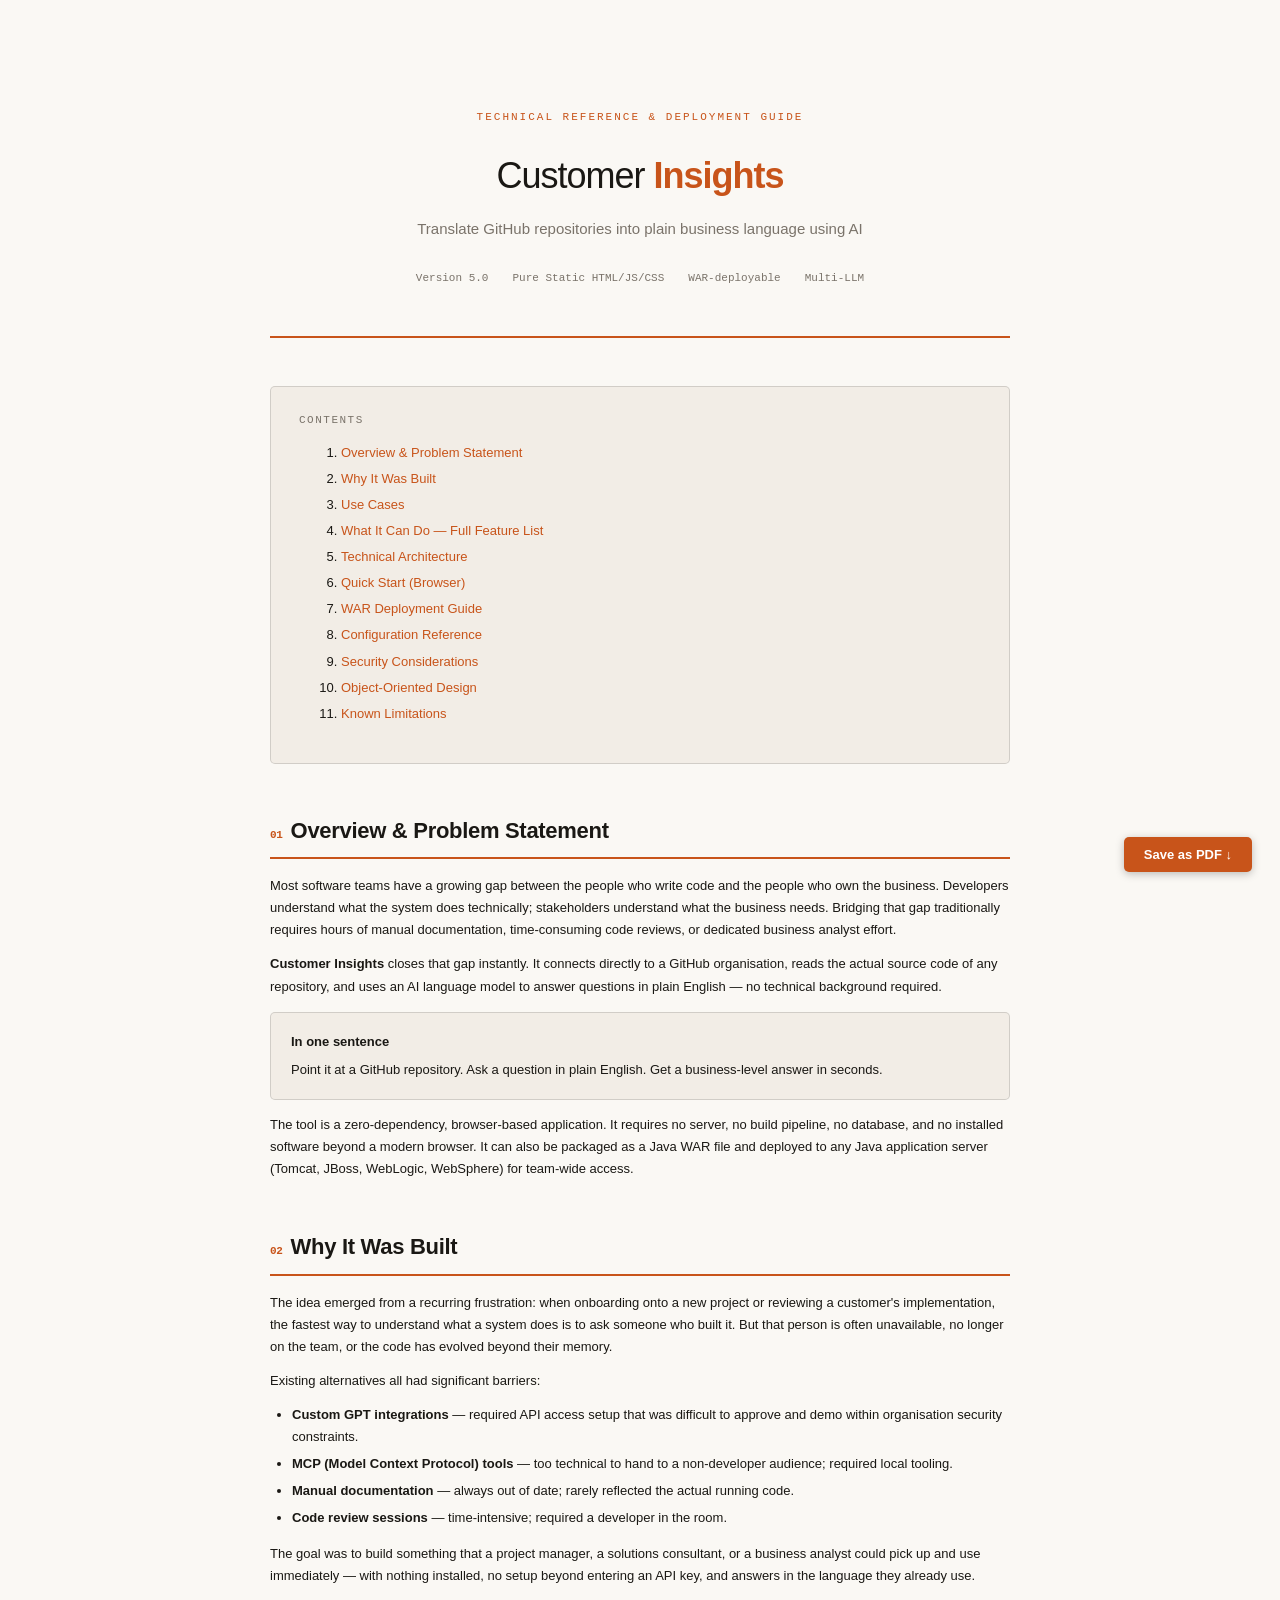
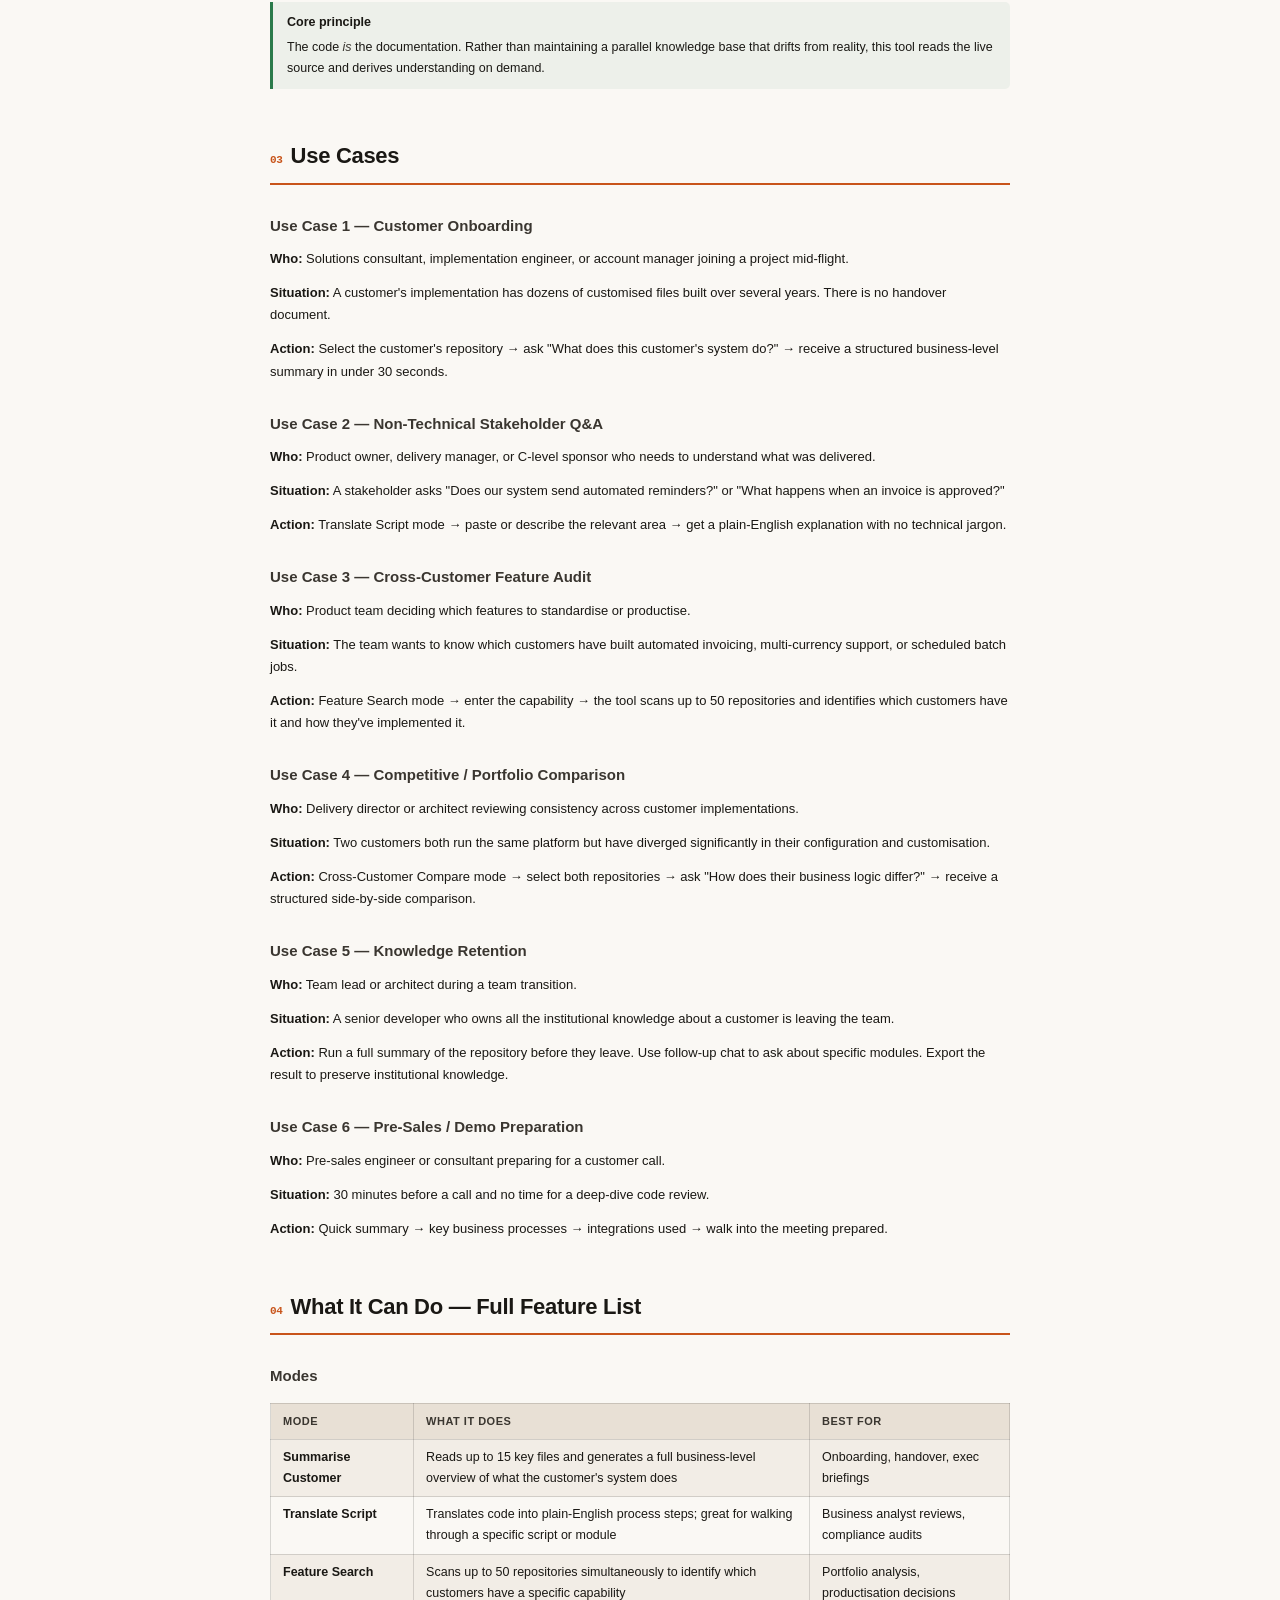
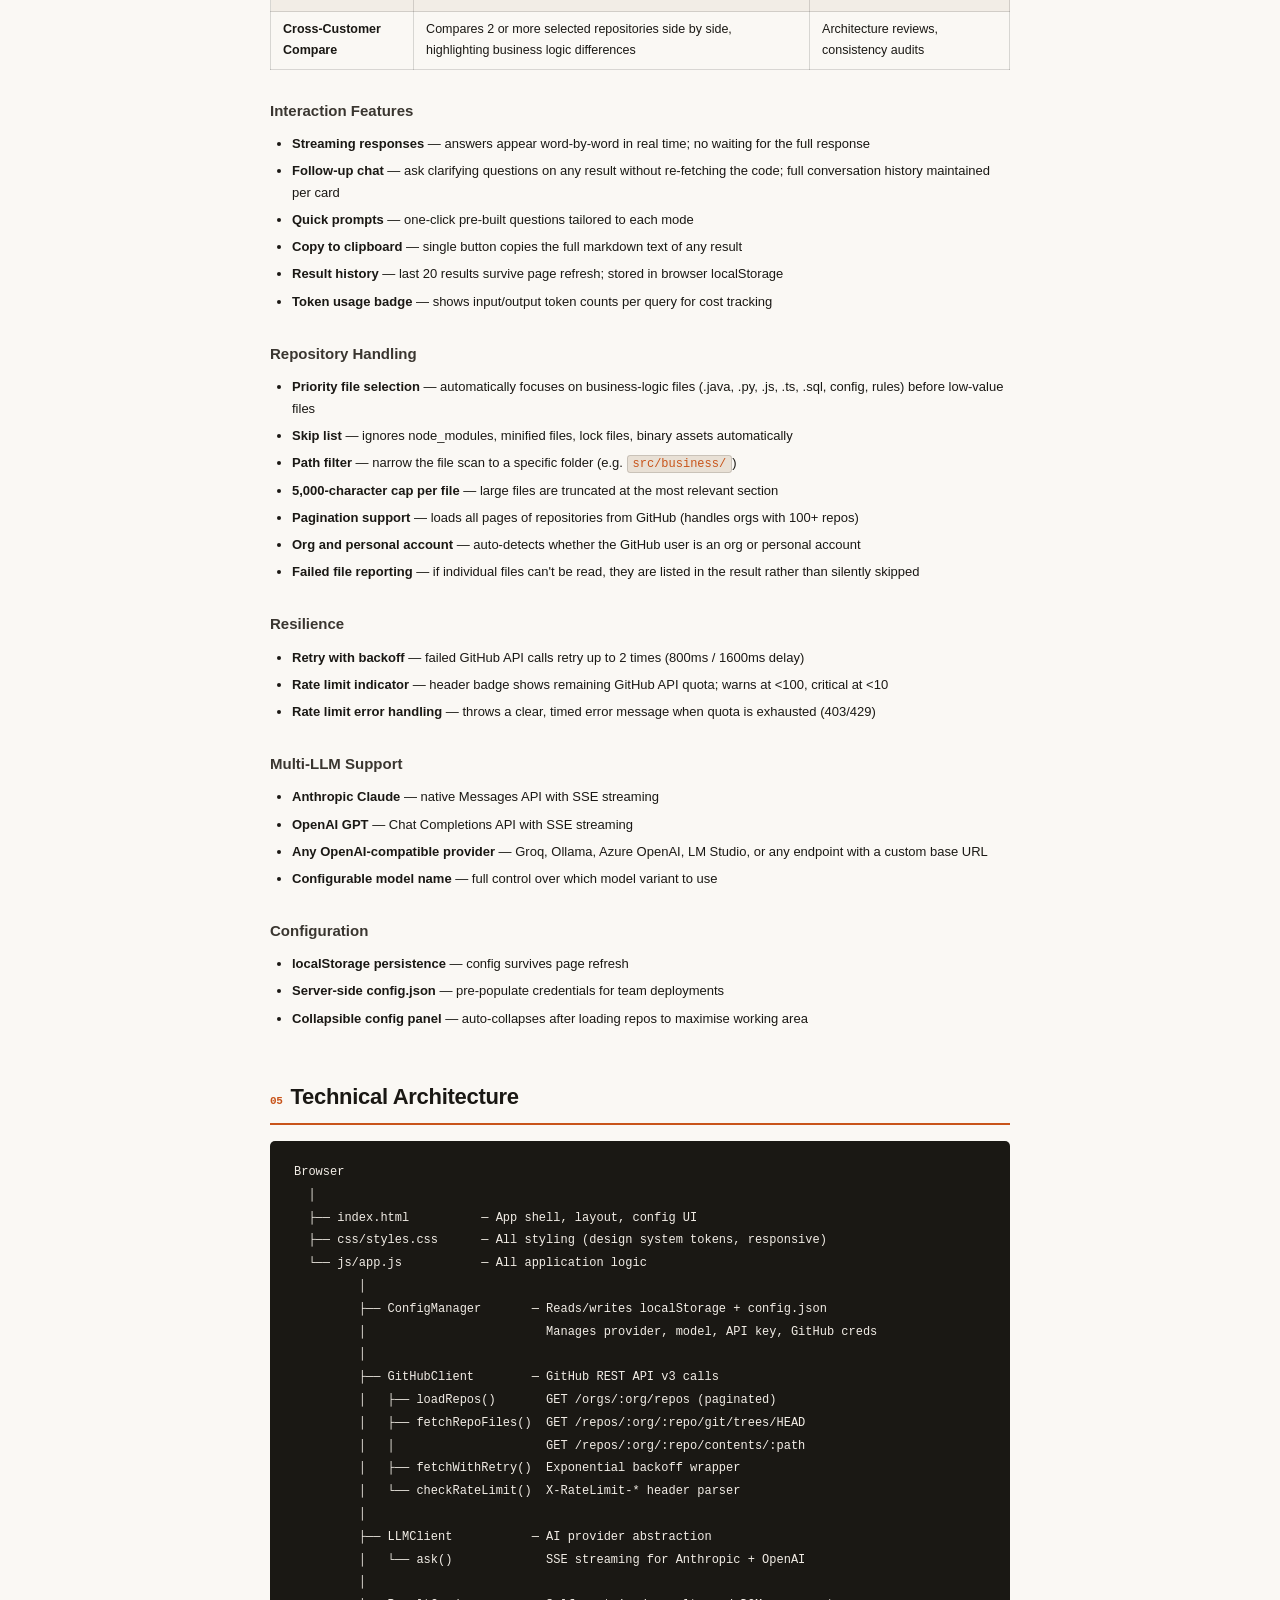
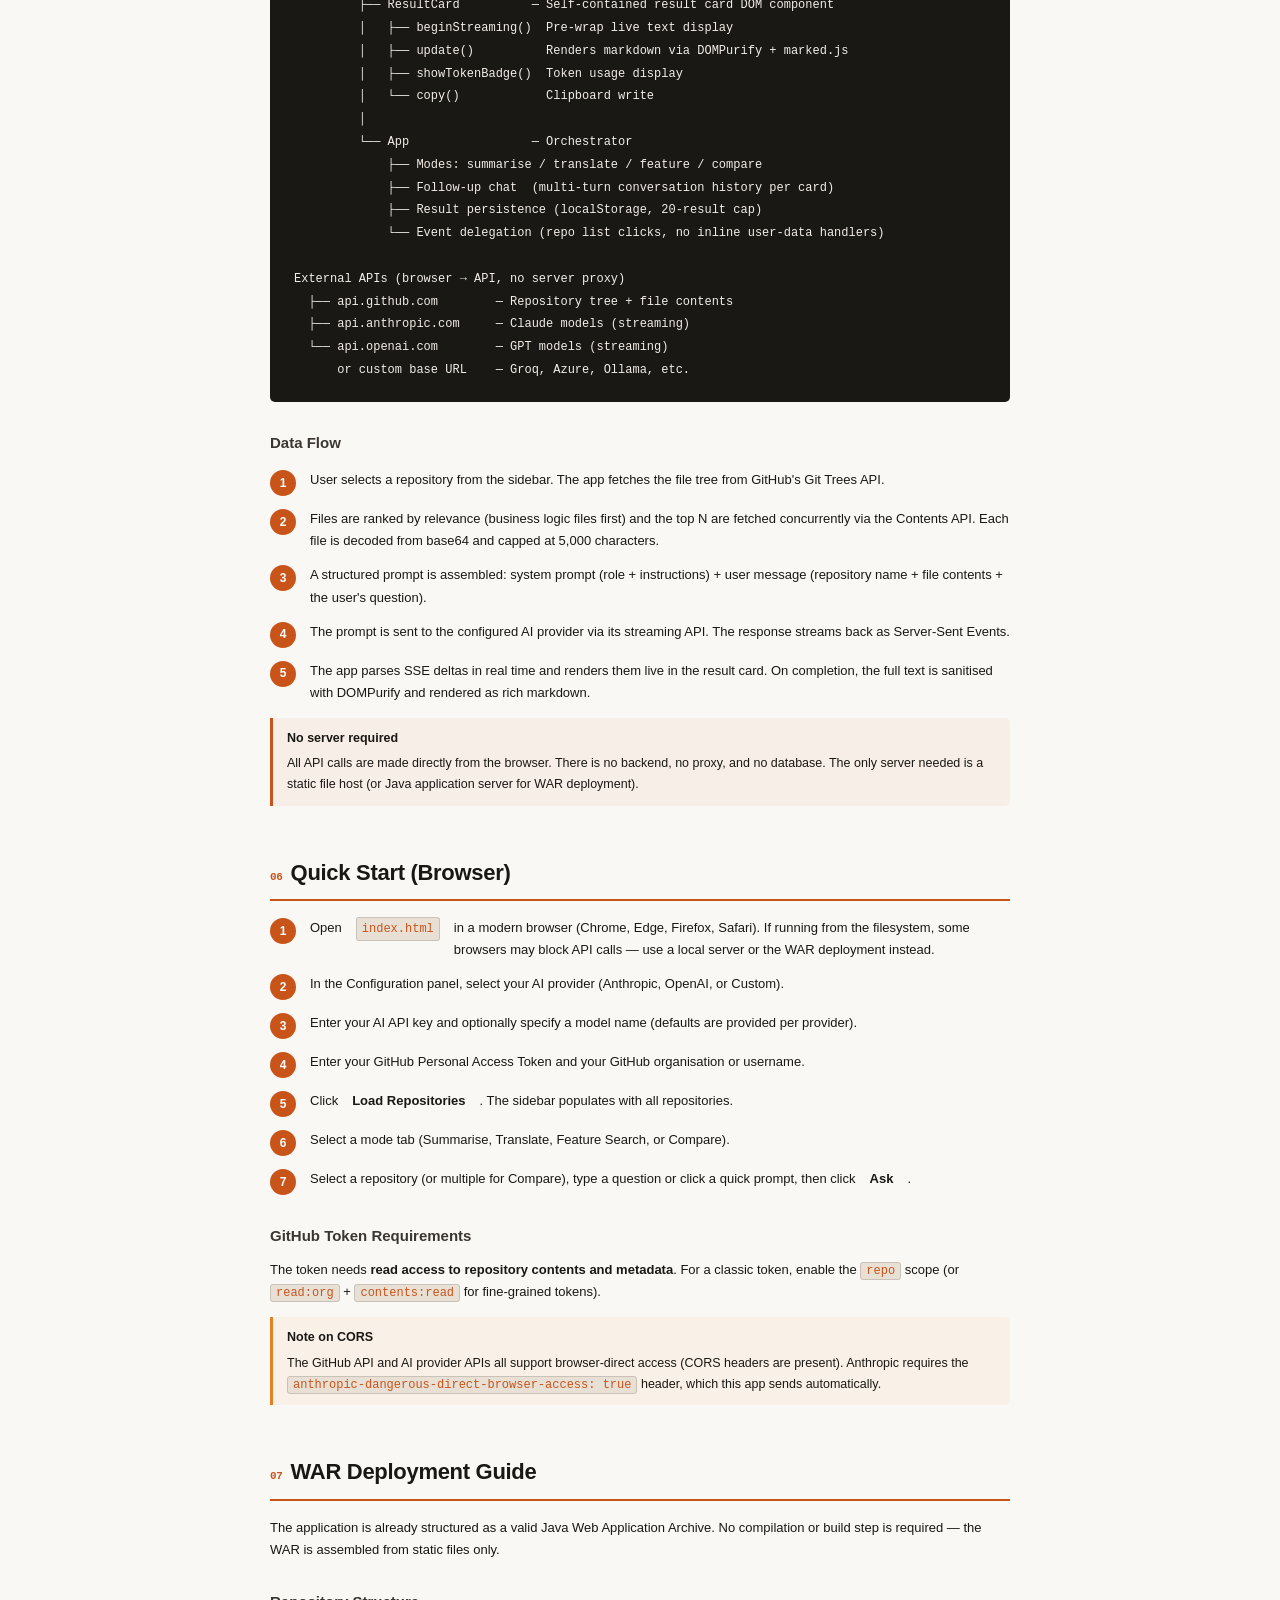
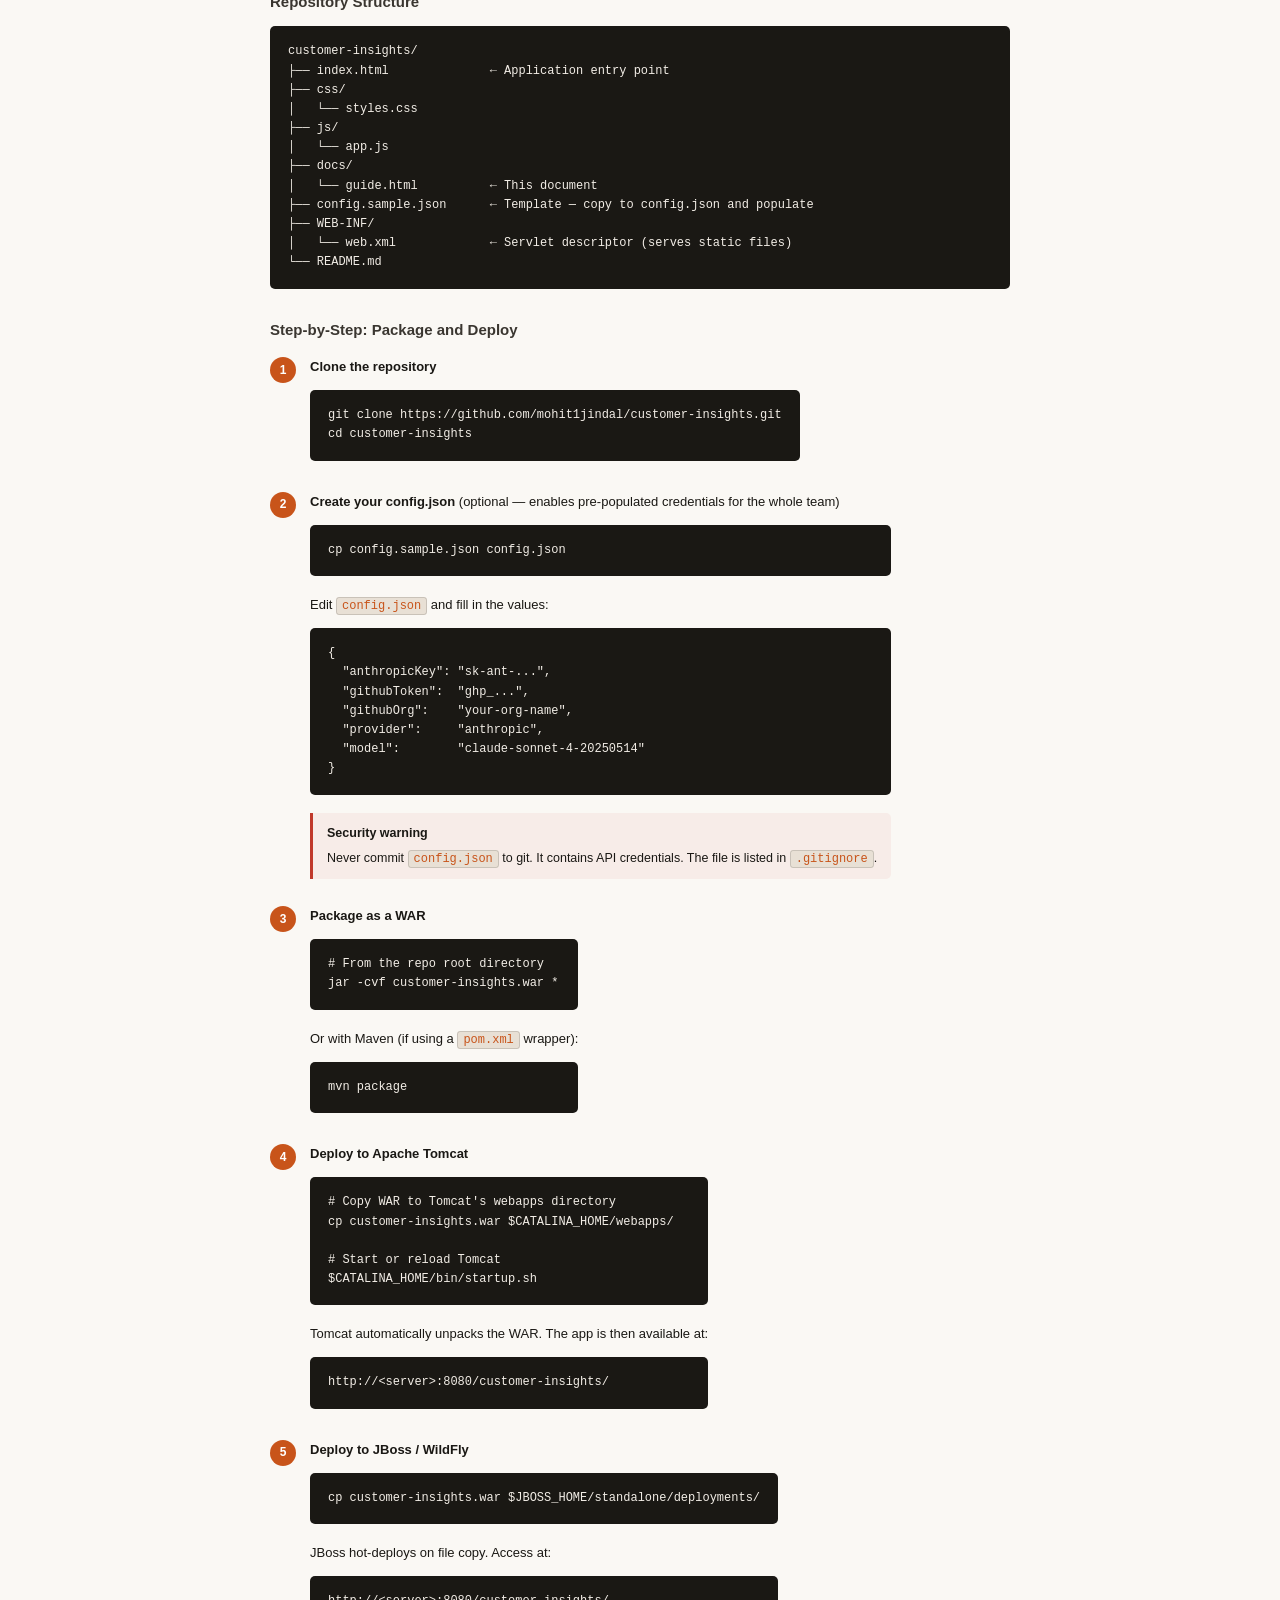
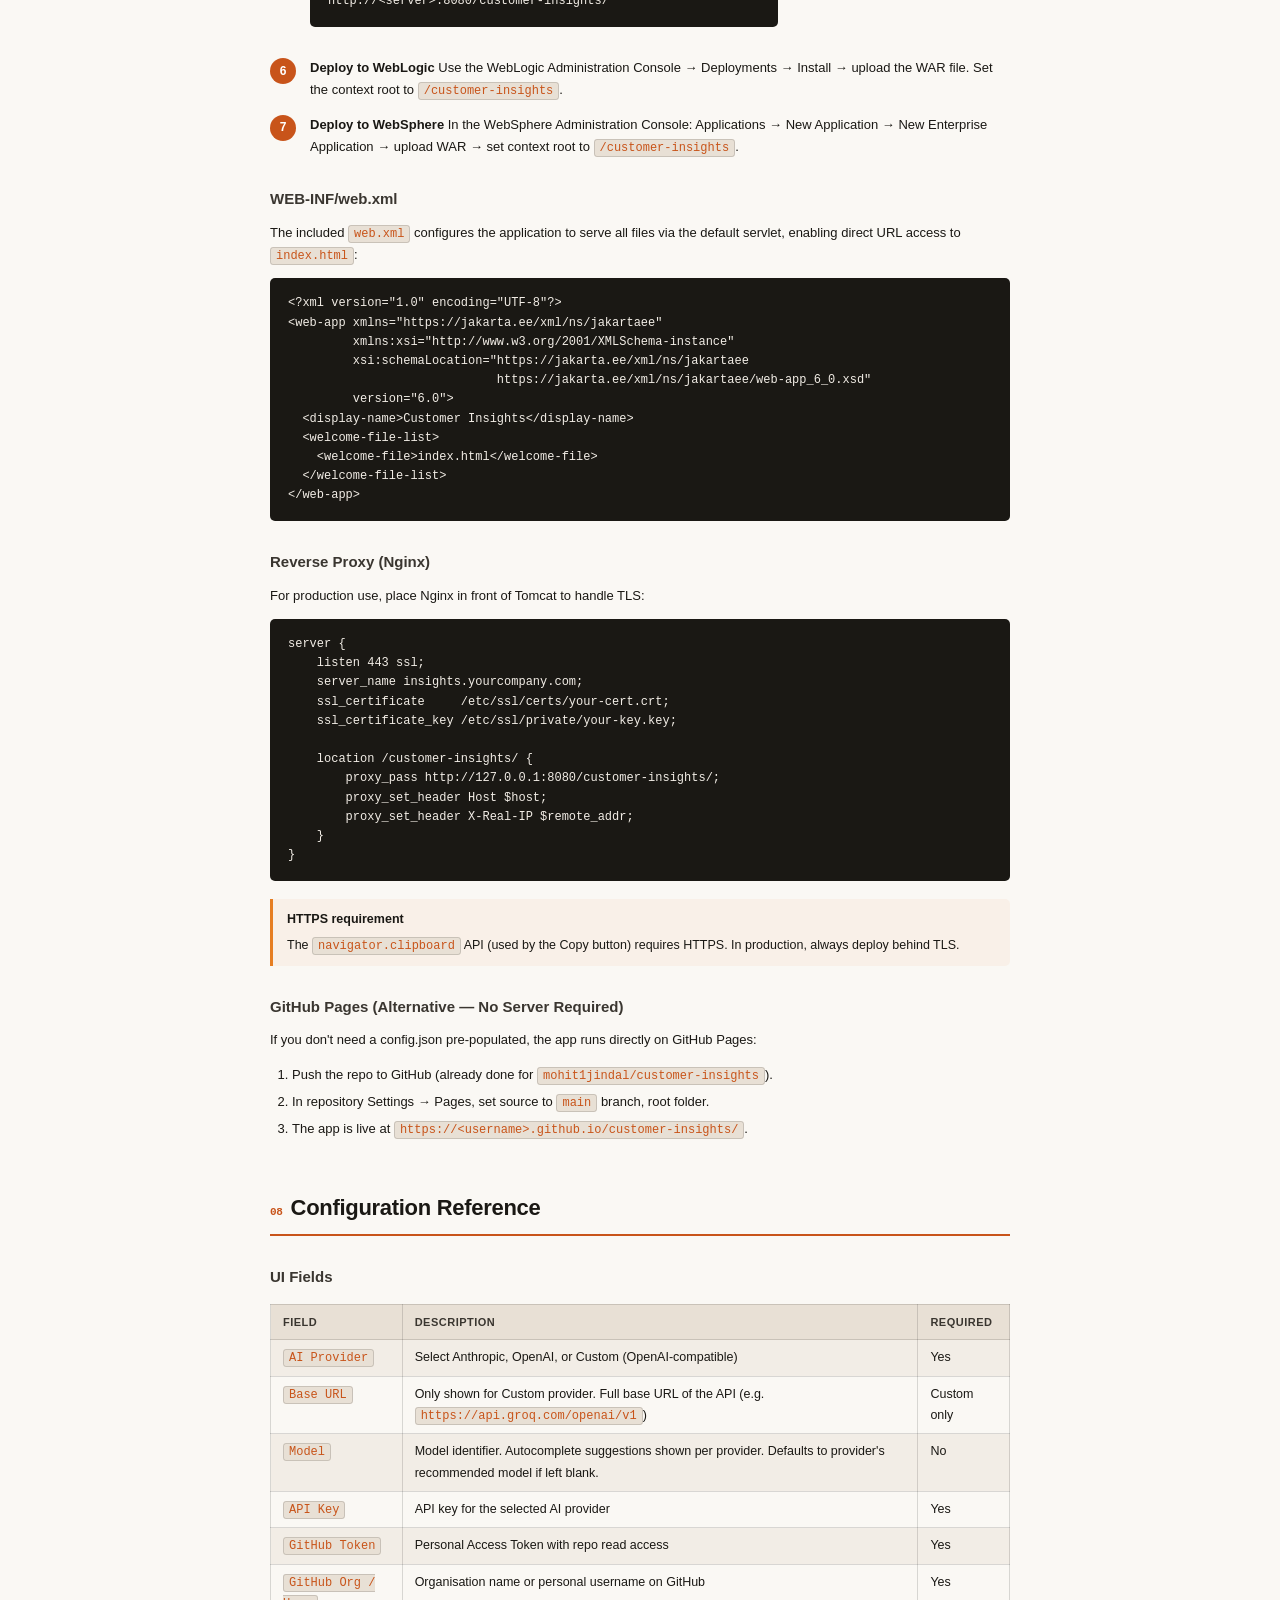
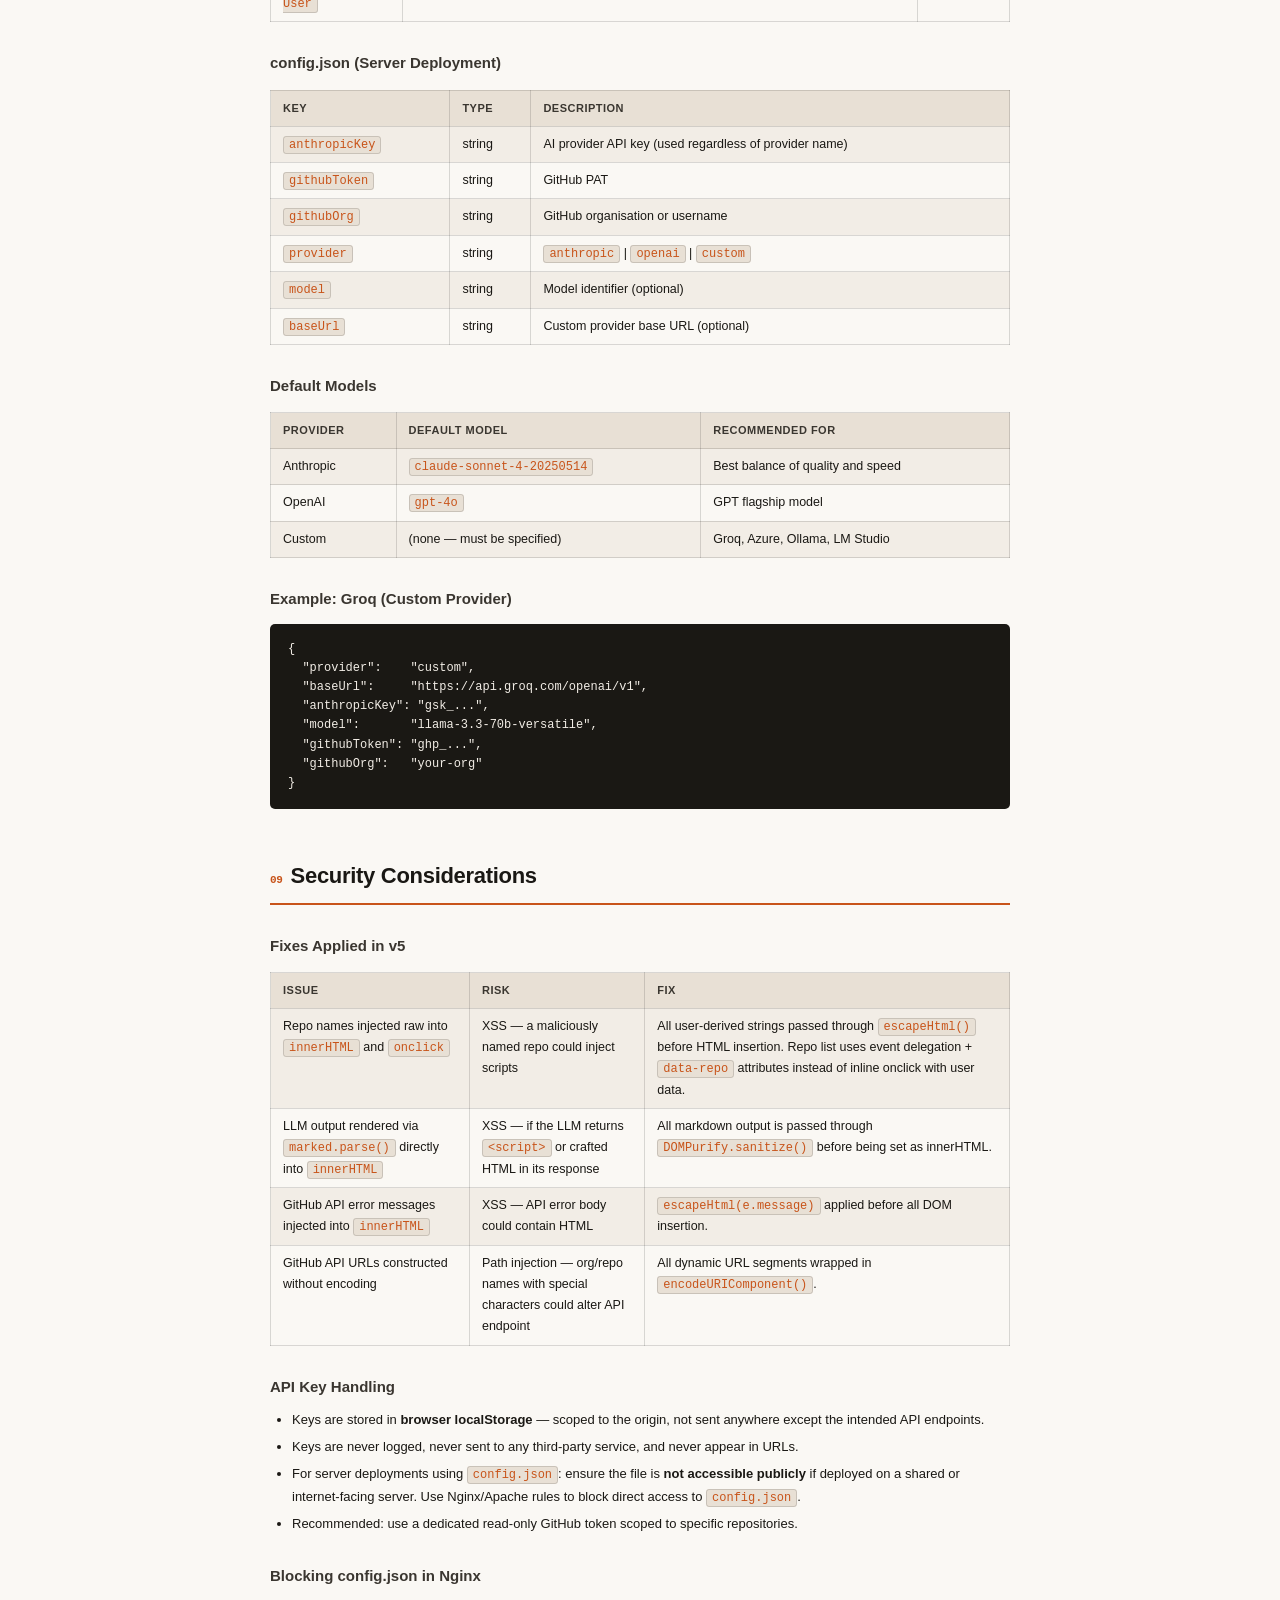
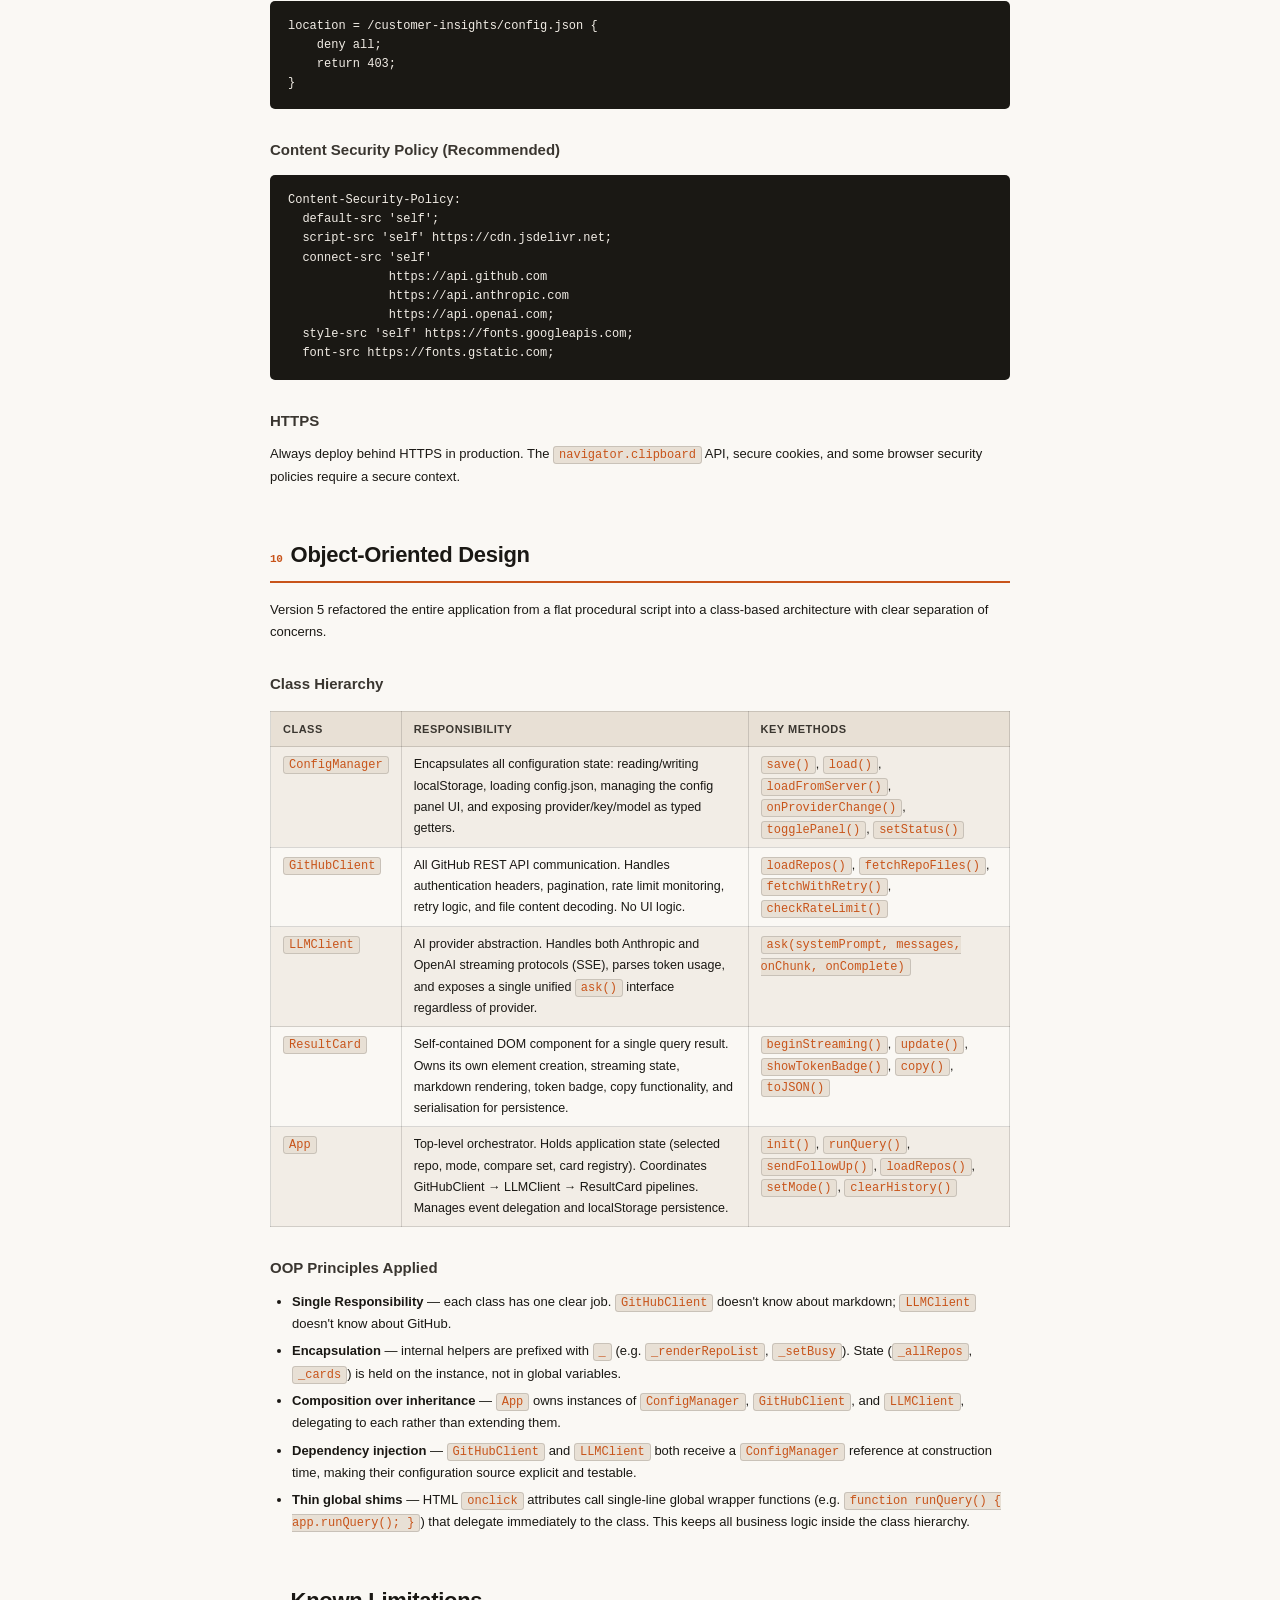
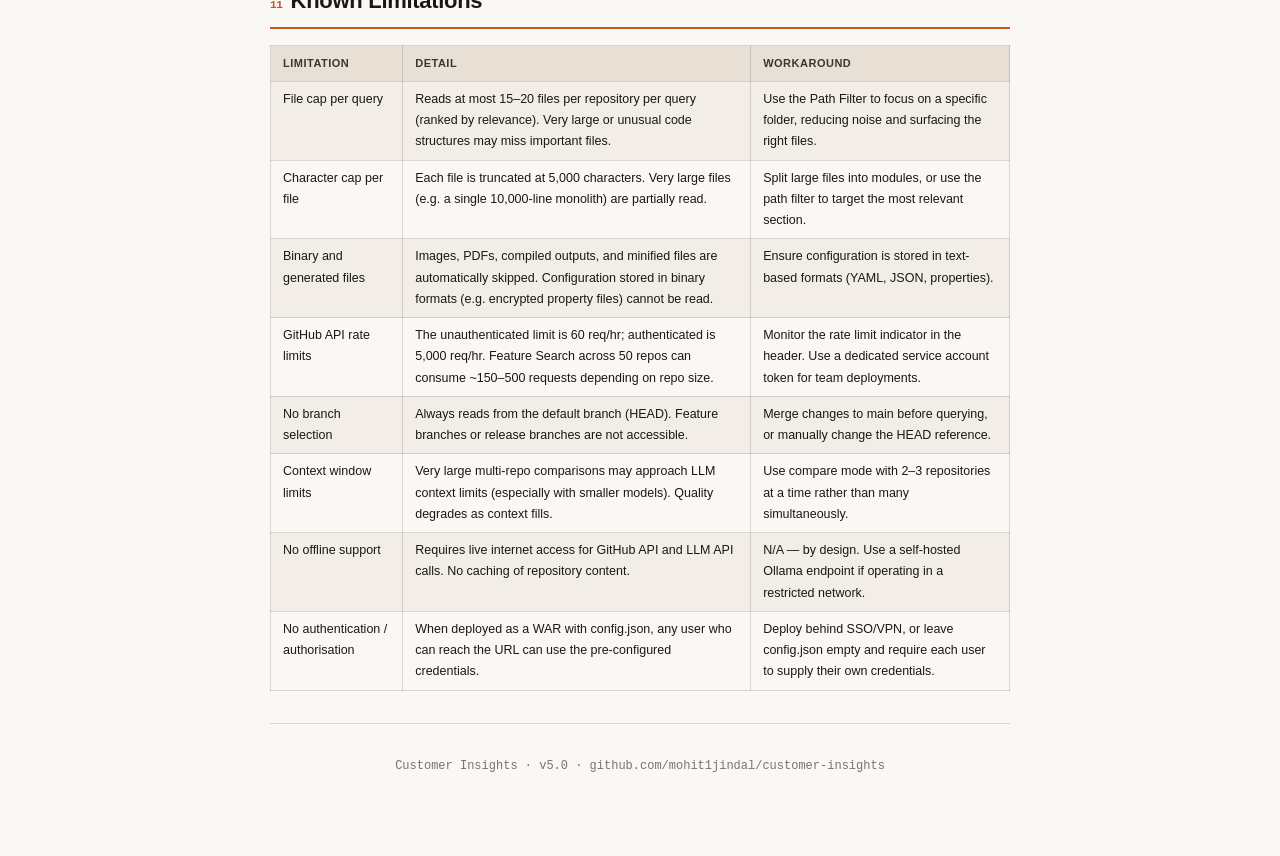
==== docs/guide.html @ c7744bad "docs: add WAR deployment guide and technical reference (PDF-ready)" ====
<!DOCTYPE html>
<html lang="en">
<head>
<meta charset="UTF-8"/>
<meta name="viewport" content="width=device-width, initial-scale=1.0"/>
<title>Customer Insights — Technical Guide</title>
<style>
  /* ── Print / PDF layout ── */
  @page {
    size: A4;
    margin: 22mm 20mm 22mm 20mm;
  }
  @media print {
    .no-print { display: none !important; }
    h2 { page-break-before: always; }
    h2.no-break { page-break-before: avoid; }
    pre, table, .card { page-break-inside: avoid; }
    a { color: inherit; text-decoration: none; }
  }

  /* ── Fonts & reset ── */
  *, *::before, *::after { box-sizing: border-box; margin: 0; padding: 0; }

  :root {
    --ink:    #1a1814;
    --ink2:   #3a3630;
    --ink3:   #7a736a;
    --paper:  #faf8f4;
    --paper2: #f2ede6;
    --paper3: #e8e0d5;
    --accent: #c8541a;
    --green:  #2a7a4a;
    --red:    #c0392b;
    --border: rgba(26,24,20,0.15);
    --radius: 5px;
    --mono: 'Courier New', Courier, monospace;
  }

  body {
    font-family: 'Segoe UI', 'Helvetica Neue', Arial, sans-serif;
    font-size: 13px;
    line-height: 1.7;
    color: var(--ink);
    background: var(--paper);
    max-width: 820px;
    margin: 0 auto;
    padding: 48px 40px 80px;
  }

  /* ── Cover ── */
  .cover {
    text-align: center;
    padding: 60px 0 48px;
    border-bottom: 2px solid var(--accent);
    margin-bottom: 48px;
  }
  .cover-tag {
    font-family: var(--mono);
    font-size: 11px;
    letter-spacing: 2px;
    color: var(--accent);
    text-transform: uppercase;
    margin-bottom: 18px;
  }
  .cover h1 {
    font-size: 36px;
    font-weight: 300;
    color: var(--ink);
    letter-spacing: -1px;
    margin-bottom: 10px;
  }
  .cover h1 strong { font-weight: 700; color: var(--accent); }
  .cover-sub {
    font-size: 15px;
    color: var(--ink3);
    margin-bottom: 28px;
  }
  .cover-meta {
    font-family: var(--mono);
    font-size: 11px;
    color: var(--ink3);
    display: flex;
    justify-content: center;
    gap: 24px;
    flex-wrap: wrap;
  }

  /* ── TOC ── */
  .toc {
    background: var(--paper2);
    border: 1px solid var(--border);
    border-radius: var(--radius);
    padding: 24px 28px;
    margin-bottom: 48px;
  }
  .toc-title {
    font-size: 11px;
    letter-spacing: 1.5px;
    text-transform: uppercase;
    color: var(--ink3);
    font-family: var(--mono);
    margin-bottom: 12px;
  }
  .toc ol {
    padding-left: 20px;
  }
  .toc li {
    margin-bottom: 4px;
    font-size: 13px;
  }
  .toc a {
    color: var(--accent);
    text-decoration: none;
  }
  .toc a:hover { text-decoration: underline; }

  /* ── Headings ── */
  h2 {
    font-size: 22px;
    font-weight: 600;
    color: var(--ink);
    margin: 48px 0 16px;
    padding-bottom: 8px;
    border-bottom: 2px solid var(--accent);
    letter-spacing: -0.3px;
  }
  h3 {
    font-size: 15px;
    font-weight: 600;
    color: var(--ink2);
    margin: 28px 0 10px;
  }
  h4 {
    font-size: 13px;
    font-weight: 600;
    color: var(--ink2);
    margin: 20px 0 6px;
    font-family: var(--mono);
  }

  /* ── Body text ── */
  p { margin-bottom: 12px; }
  p:last-child { margin-bottom: 0; }
  ul, ol { margin: 8px 0 14px 22px; }
  li { margin-bottom: 5px; }
  strong { font-weight: 600; color: var(--ink); }
  em { font-style: italic; color: var(--ink2); }

  /* ── Code ── */
  code {
    font-family: var(--mono);
    font-size: 12px;
    background: var(--paper3);
    border: 1px solid var(--border);
    border-radius: 3px;
    padding: 1px 5px;
    color: var(--accent);
  }
  pre {
    background: #1a1814;
    color: #f2ede6;
    font-family: var(--mono);
    font-size: 12px;
    line-height: 1.6;
    border-radius: var(--radius);
    padding: 16px 18px;
    overflow-x: auto;
    margin: 12px 0 18px;
  }
  pre code {
    background: none;
    border: none;
    padding: 0;
    color: inherit;
    font-size: 12px;
  }

  /* ── Tables ── */
  table {
    width: 100%;
    border-collapse: collapse;
    margin: 14px 0 20px;
    font-size: 12.5px;
  }
  th {
    background: var(--paper3);
    font-weight: 600;
    text-align: left;
    padding: 8px 12px;
    border: 1px solid var(--border);
    color: var(--ink2);
    font-size: 11px;
    text-transform: uppercase;
    letter-spacing: 0.5px;
  }
  td {
    padding: 7px 12px;
    border: 1px solid var(--border);
    vertical-align: top;
  }
  tr:nth-child(even) td { background: var(--paper2); }

  /* ── Cards ── */
  .card {
    background: var(--paper2);
    border: 1px solid var(--border);
    border-radius: var(--radius);
    padding: 18px 20px;
    margin: 14px 0;
  }
  .card-title {
    font-weight: 600;
    font-size: 13px;
    color: var(--ink);
    margin-bottom: 6px;
  }

  /* ── Callouts ── */
  .callout {
    border-left: 3px solid var(--accent);
    background: rgba(200,84,26,0.06);
    padding: 10px 14px;
    margin: 14px 0;
    border-radius: 0 var(--radius) var(--radius) 0;
    font-size: 12.5px;
  }
  .callout.warning {
    border-left-color: #e67e22;
    background: rgba(230,126,34,0.06);
  }
  .callout.danger {
    border-left-color: var(--red);
    background: rgba(192,57,43,0.06);
  }
  .callout.success {
    border-left-color: var(--green);
    background: rgba(42,122,74,0.06);
  }
  .callout strong { display: block; margin-bottom: 4px; }

  /* ── Badges ── */
  .badge {
    display: inline-block;
    font-family: var(--mono);
    font-size: 10px;
    padding: 2px 7px;
    border-radius: 3px;
    font-weight: 600;
    vertical-align: middle;
    margin-left: 4px;
  }
  .badge.fix     { background: rgba(42,122,74,0.12);  color: var(--green); }
  .badge.warn    { background: rgba(200,84,26,0.12);  color: var(--accent); }
  .badge.info    { background: rgba(41,128,185,0.12); color: #2980b9; }

  /* ── Step list ── */
  .steps { counter-reset: step; list-style: none; padding-left: 0; margin: 14px 0; }
  .steps li {
    counter-increment: step;
    display: flex;
    gap: 14px;
    margin-bottom: 12px;
    align-items: flex-start;
  }
  .steps li::before {
    content: counter(step);
    min-width: 26px;
    height: 26px;
    background: var(--accent);
    color: white;
    border-radius: 50%;
    font-size: 12px;
    font-weight: 700;
    display: flex;
    align-items: center;
    justify-content: center;
    flex-shrink: 0;
    margin-top: 1px;
  }

  /* ── Divider ── */
  hr {
    border: none;
    border-top: 1px solid var(--border);
    margin: 32px 0;
  }

  /* ── Section number ── */
  .section-num {
    font-family: var(--mono);
    font-size: 11px;
    color: var(--accent);
    margin-right: 8px;
  }

  /* ── No-print print button ── */
  .print-btn {
    position: fixed;
    bottom: 28px;
    right: 28px;
    background: var(--accent);
    color: white;
    border: none;
    border-radius: var(--radius);
    padding: 10px 20px;
    font-size: 13px;
    font-weight: 600;
    cursor: pointer;
    box-shadow: 0 2px 8px rgba(0,0,0,0.25);
  }
  .print-btn:hover { background: #a84010; }

  /* ── Architecture diagram ── */
  .arch-diagram {
    background: #1a1814;
    color: #f2ede6;
    font-family: var(--mono);
    font-size: 12px;
    line-height: 1.9;
    border-radius: var(--radius);
    padding: 20px 24px;
    margin: 14px 0;
    white-space: pre;
  }
</style>
</head>
<body>

<!-- Print button (hidden when printing) -->
<button class="print-btn no-print" onclick="window.print()">Save as PDF ↓</button>

<!-- ── Cover ── -->
<div class="cover">
  <div class="cover-tag">Technical Reference &amp; Deployment Guide</div>
  <h1>Customer <strong>Insights</strong></h1>
  <div class="cover-sub">Translate GitHub repositories into plain business language using AI</div>
  <div class="cover-meta">
    <span>Version 5.0</span>
    <span>Pure Static HTML/JS/CSS</span>
    <span>WAR-deployable</span>
    <span>Multi-LLM</span>
  </div>
</div>

<!-- ── TOC ── -->
<div class="toc">
  <div class="toc-title">Contents</div>
  <ol>
    <li><a href="#overview">Overview &amp; Problem Statement</a></li>
    <li><a href="#why-built">Why It Was Built</a></li>
    <li><a href="#use-cases">Use Cases</a></li>
    <li><a href="#features">What It Can Do — Full Feature List</a></li>
    <li><a href="#architecture">Technical Architecture</a></li>
    <li><a href="#quick-start">Quick Start (Browser)</a></li>
    <li><a href="#war-deployment">WAR Deployment Guide</a></li>
    <li><a href="#config-reference">Configuration Reference</a></li>
    <li><a href="#security">Security Considerations</a></li>
    <li><a href="#oop-design">Object-Oriented Design</a></li>
    <li><a href="#limitations">Known Limitations</a></li>
  </ol>
</div>


<!-- ── 1. Overview ── -->
<h2 id="overview"><span class="section-num">01</span>Overview &amp; Problem Statement</h2>

<p>Most software teams have a growing gap between the people who write code and the people who own the business. Developers understand what the system does technically; stakeholders understand what the business needs. Bridging that gap traditionally requires hours of manual documentation, time-consuming code reviews, or dedicated business analyst effort.</p>

<p><strong>Customer Insights</strong> closes that gap instantly. It connects directly to a GitHub organisation, reads the actual source code of any repository, and uses an AI language model to answer questions in plain English — no technical background required.</p>

<div class="card">
  <div class="card-title">In one sentence</div>
  Point it at a GitHub repository. Ask a question in plain English. Get a business-level answer in seconds.
</div>

<p>The tool is a zero-dependency, browser-based application. It requires no server, no build pipeline, no database, and no installed software beyond a modern browser. It can also be packaged as a Java WAR file and deployed to any Java application server (Tomcat, JBoss, WebLogic, WebSphere) for team-wide access.</p>


<!-- ── 2. Why Built ── -->
<h2 id="why-built"><span class="section-num">02</span>Why It Was Built</h2>

<p>The idea emerged from a recurring frustration: when onboarding onto a new project or reviewing a customer's implementation, the fastest way to understand what a system does is to ask someone who built it. But that person is often unavailable, no longer on the team, or the code has evolved beyond their memory.</p>

<p>Existing alternatives all had significant barriers:</p>

<ul>
  <li><strong>Custom GPT integrations</strong> — required API access setup that was difficult to approve and demo within organisation security constraints.</li>
  <li><strong>MCP (Model Context Protocol) tools</strong> — too technical to hand to a non-developer audience; required local tooling.</li>
  <li><strong>Manual documentation</strong> — always out of date; rarely reflected the actual running code.</li>
  <li><strong>Code review sessions</strong> — time-intensive; required a developer in the room.</li>
</ul>

<p>The goal was to build something that a project manager, a solutions consultant, or a business analyst could pick up and use immediately — with nothing installed, no setup beyond entering an API key, and answers in the language they already use.</p>

<div class="callout success">
  <strong>Core principle</strong>
  The code <em>is</em> the documentation. Rather than maintaining a parallel knowledge base that drifts from reality, this tool reads the live source and derives understanding on demand.
</div>


<!-- ── 3. Use Cases ── -->
<h2 id="use-cases"><span class="section-num">03</span>Use Cases</h2>

<h3>Use Case 1 — Customer Onboarding</h3>
<p><strong>Who:</strong> Solutions consultant, implementation engineer, or account manager joining a project mid-flight.</p>
<p><strong>Situation:</strong> A customer's implementation has dozens of customised files built over several years. There is no handover document.</p>
<p><strong>Action:</strong> Select the customer's repository → ask "What does this customer's system do?" → receive a structured business-level summary in under 30 seconds.</p>

<h3>Use Case 2 — Non-Technical Stakeholder Q&amp;A</h3>
<p><strong>Who:</strong> Product owner, delivery manager, or C-level sponsor who needs to understand what was delivered.</p>
<p><strong>Situation:</strong> A stakeholder asks "Does our system send automated reminders?" or "What happens when an invoice is approved?"</p>
<p><strong>Action:</strong> Translate Script mode → paste or describe the relevant area → get a plain-English explanation with no technical jargon.</p>

<h3>Use Case 3 — Cross-Customer Feature Audit</h3>
<p><strong>Who:</strong> Product team deciding which features to standardise or productise.</p>
<p><strong>Situation:</strong> The team wants to know which customers have built automated invoicing, multi-currency support, or scheduled batch jobs.</p>
<p><strong>Action:</strong> Feature Search mode → enter the capability → the tool scans up to 50 repositories and identifies which customers have it and how they've implemented it.</p>

<h3>Use Case 4 — Competitive / Portfolio Comparison</h3>
<p><strong>Who:</strong> Delivery director or architect reviewing consistency across customer implementations.</p>
<p><strong>Situation:</strong> Two customers both run the same platform but have diverged significantly in their configuration and customisation.</p>
<p><strong>Action:</strong> Cross-Customer Compare mode → select both repositories → ask "How does their business logic differ?" → receive a structured side-by-side comparison.</p>

<h3>Use Case 5 — Knowledge Retention</h3>
<p><strong>Who:</strong> Team lead or architect during a team transition.</p>
<p><strong>Situation:</strong> A senior developer who owns all the institutional knowledge about a customer is leaving the team.</p>
<p><strong>Action:</strong> Run a full summary of the repository before they leave. Use follow-up chat to ask about specific modules. Export the result to preserve institutional knowledge.</p>

<h3>Use Case 6 — Pre-Sales / Demo Preparation</h3>
<p><strong>Who:</strong> Pre-sales engineer or consultant preparing for a customer call.</p>
<p><strong>Situation:</strong> 30 minutes before a call and no time for a deep-dive code review.</p>
<p><strong>Action:</strong> Quick summary → key business processes → integrations used → walk into the meeting prepared.</p>


<!-- ── 4. Features ── -->
<h2 id="features"><span class="section-num">04</span>What It Can Do — Full Feature List</h2>

<h3>Modes</h3>
<table>
  <tr><th>Mode</th><th>What it does</th><th>Best for</th></tr>
  <tr><td><strong>Summarise Customer</strong></td><td>Reads up to 15 key files and generates a full business-level overview of what the customer's system does</td><td>Onboarding, handover, exec briefings</td></tr>
  <tr><td><strong>Translate Script</strong></td><td>Translates code into plain-English process steps; great for walking through a specific script or module</td><td>Business analyst reviews, compliance audits</td></tr>
  <tr><td><strong>Feature Search</strong></td><td>Scans up to 50 repositories simultaneously to identify which customers have a specific capability</td><td>Portfolio analysis, productisation decisions</td></tr>
  <tr><td><strong>Cross-Customer Compare</strong></td><td>Compares 2 or more selected repositories side by side, highlighting business logic differences</td><td>Architecture reviews, consistency audits</td></tr>
</table>

<h3>Interaction Features</h3>
<ul>
  <li><strong>Streaming responses</strong> — answers appear word-by-word in real time; no waiting for the full response</li>
  <li><strong>Follow-up chat</strong> — ask clarifying questions on any result without re-fetching the code; full conversation history maintained per card</li>
  <li><strong>Quick prompts</strong> — one-click pre-built questions tailored to each mode</li>
  <li><strong>Copy to clipboard</strong> — single button copies the full markdown text of any result</li>
  <li><strong>Result history</strong> — last 20 results survive page refresh; stored in browser localStorage</li>
  <li><strong>Token usage badge</strong> — shows input/output token counts per query for cost tracking</li>
</ul>

<h3>Repository Handling</h3>
<ul>
  <li><strong>Priority file selection</strong> — automatically focuses on business-logic files (.java, .py, .js, .ts, .sql, config, rules) before low-value files</li>
  <li><strong>Skip list</strong> — ignores node_modules, minified files, lock files, binary assets automatically</li>
  <li><strong>Path filter</strong> — narrow the file scan to a specific folder (e.g. <code>src/business/</code>)</li>
  <li><strong>5,000-character cap per file</strong> — large files are truncated at the most relevant section</li>
  <li><strong>Pagination support</strong> — loads all pages of repositories from GitHub (handles orgs with 100+ repos)</li>
  <li><strong>Org and personal account</strong> — auto-detects whether the GitHub user is an org or personal account</li>
  <li><strong>Failed file reporting</strong> — if individual files can't be read, they are listed in the result rather than silently skipped</li>
</ul>

<h3>Resilience</h3>
<ul>
  <li><strong>Retry with backoff</strong> — failed GitHub API calls retry up to 2 times (800ms / 1600ms delay)</li>
  <li><strong>Rate limit indicator</strong> — header badge shows remaining GitHub API quota; warns at &lt;100, critical at &lt;10</li>
  <li><strong>Rate limit error handling</strong> — throws a clear, timed error message when quota is exhausted (403/429)</li>
</ul>

<h3>Multi-LLM Support</h3>
<ul>
  <li><strong>Anthropic Claude</strong> — native Messages API with SSE streaming</li>
  <li><strong>OpenAI GPT</strong> — Chat Completions API with SSE streaming</li>
  <li><strong>Any OpenAI-compatible provider</strong> — Groq, Ollama, Azure OpenAI, LM Studio, or any endpoint with a custom base URL</li>
  <li><strong>Configurable model name</strong> — full control over which model variant to use</li>
</ul>

<h3>Configuration</h3>
<ul>
  <li><strong>localStorage persistence</strong> — config survives page refresh</li>
  <li><strong>Server-side config.json</strong> — pre-populate credentials for team deployments</li>
  <li><strong>Collapsible config panel</strong> — auto-collapses after loading repos to maximise working area</li>
</ul>


<!-- ── 5. Architecture ── -->
<h2 id="architecture"><span class="section-num">05</span>Technical Architecture</h2>

<div class="arch-diagram">Browser
  │
  ├── index.html          — App shell, layout, config UI
  ├── css/styles.css      — All styling (design system tokens, responsive)
  └── js/app.js           — All application logic
         │
         ├── ConfigManager       — Reads/writes localStorage + config.json
         │                         Manages provider, model, API key, GitHub creds
         │
         ├── GitHubClient        — GitHub REST API v3 calls
         │   ├── loadRepos()       GET /orgs/:org/repos (paginated)
         │   ├── fetchRepoFiles()  GET /repos/:org/:repo/git/trees/HEAD
         │   │                     GET /repos/:org/:repo/contents/:path
         │   ├── fetchWithRetry()  Exponential backoff wrapper
         │   └── checkRateLimit()  X-RateLimit-* header parser
         │
         ├── LLMClient           — AI provider abstraction
         │   └── ask()             SSE streaming for Anthropic + OpenAI
         │
         ├── ResultCard          — Self-contained result card DOM component
         │   ├── beginStreaming()  Pre-wrap live text display
         │   ├── update()          Renders markdown via DOMPurify + marked.js
         │   ├── showTokenBadge()  Token usage display
         │   └── copy()            Clipboard write
         │
         └── App                 — Orchestrator
             ├── Modes: summarise / translate / feature / compare
             ├── Follow-up chat  (multi-turn conversation history per card)
             ├── Result persistence (localStorage, 20-result cap)
             └── Event delegation (repo list clicks, no inline user-data handlers)

External APIs (browser → API, no server proxy)
  ├── api.github.com        — Repository tree + file contents
  ├── api.anthropic.com     — Claude models (streaming)
  └── api.openai.com        — GPT models (streaming)
      or custom base URL    — Groq, Azure, Ollama, etc.</div>

<h3>Data Flow</h3>
<ol class="steps">
  <li>User selects a repository from the sidebar. The app fetches the file tree from GitHub's Git Trees API.</li>
  <li>Files are ranked by relevance (business logic files first) and the top N are fetched concurrently via the Contents API. Each file is decoded from base64 and capped at 5,000 characters.</li>
  <li>A structured prompt is assembled: system prompt (role + instructions) + user message (repository name + file contents + the user's question).</li>
  <li>The prompt is sent to the configured AI provider via its streaming API. The response streams back as Server-Sent Events.</li>
  <li>The app parses SSE deltas in real time and renders them live in the result card. On completion, the full text is sanitised with DOMPurify and rendered as rich markdown.</li>
</ol>

<div class="callout">
  <strong>No server required</strong>
  All API calls are made directly from the browser. There is no backend, no proxy, and no database. The only server needed is a static file host (or Java application server for WAR deployment).
</div>


<!-- ── 6. Quick Start ── -->
<h2 id="quick-start" class="no-break"><span class="section-num">06</span>Quick Start (Browser)</h2>

<ol class="steps">
  <li>Open <code>index.html</code> in a modern browser (Chrome, Edge, Firefox, Safari). If running from the filesystem, some browsers may block API calls — use a local server or the WAR deployment instead.</li>
  <li>In the Configuration panel, select your AI provider (Anthropic, OpenAI, or Custom).</li>
  <li>Enter your AI API key and optionally specify a model name (defaults are provided per provider).</li>
  <li>Enter your GitHub Personal Access Token and your GitHub organisation or username.</li>
  <li>Click <strong>Load Repositories</strong>. The sidebar populates with all repositories.</li>
  <li>Select a mode tab (Summarise, Translate, Feature Search, or Compare).</li>
  <li>Select a repository (or multiple for Compare), type a question or click a quick prompt, then click <strong>Ask</strong>.</li>
</ol>

<h3>GitHub Token Requirements</h3>
<p>The token needs <strong>read access to repository contents and metadata</strong>. For a classic token, enable the <code>repo</code> scope (or <code>read:org</code> + <code>contents:read</code> for fine-grained tokens).</p>

<div class="callout warning">
  <strong>Note on CORS</strong>
  The GitHub API and AI provider APIs all support browser-direct access (CORS headers are present). Anthropic requires the <code>anthropic-dangerous-direct-browser-access: true</code> header, which this app sends automatically.
</div>


<!-- ── 7. WAR Deployment ── -->
<h2 id="war-deployment"><span class="section-num">07</span>WAR Deployment Guide</h2>

<p>The application is already structured as a valid Java Web Application Archive. No compilation or build step is required — the WAR is assembled from static files only.</p>

<h3>Repository Structure</h3>
<pre>customer-insights/
├── index.html              ← Application entry point
├── css/
│   └── styles.css
├── js/
│   └── app.js
├── docs/
│   └── guide.html          ← This document
├── config.sample.json      ← Template — copy to config.json and populate
├── WEB-INF/
│   └── web.xml             ← Servlet descriptor (serves static files)
└── README.md</pre>

<h3>Step-by-Step: Package and Deploy</h3>

<ol class="steps">
  <li>
    <div>
      <strong>Clone the repository</strong>
      <pre>git clone https://github.com/mohit1jindal/customer-insights.git
cd customer-insights</pre>
    </div>
  </li>
  <li>
    <div>
      <strong>Create your config.json</strong> (optional — enables pre-populated credentials for the whole team)
      <pre>cp config.sample.json config.json</pre>
      Edit <code>config.json</code> and fill in the values:
      <pre>{
  "anthropicKey": "sk-ant-...",
  "githubToken":  "ghp_...",
  "githubOrg":    "your-org-name",
  "provider":     "anthropic",
  "model":        "claude-sonnet-4-20250514"
}</pre>
      <div class="callout danger" style="margin-top:8px">
        <strong>Security warning</strong>
        Never commit <code>config.json</code> to git. It contains API credentials. The file is listed in <code>.gitignore</code>.
      </div>
    </div>
  </li>
  <li>
    <div>
      <strong>Package as a WAR</strong>
      <pre># From the repo root directory
jar -cvf customer-insights.war *</pre>
      Or with Maven (if using a <code>pom.xml</code> wrapper):
      <pre>mvn package</pre>
    </div>
  </li>
  <li>
    <div>
      <strong>Deploy to Apache Tomcat</strong>
      <pre># Copy WAR to Tomcat's webapps directory
cp customer-insights.war $CATALINA_HOME/webapps/

# Start or reload Tomcat
$CATALINA_HOME/bin/startup.sh</pre>
      Tomcat automatically unpacks the WAR. The app is then available at:
      <pre>http://&lt;server&gt;:8080/customer-insights/</pre>
    </div>
  </li>
  <li>
    <div>
      <strong>Deploy to JBoss / WildFly</strong>
      <pre>cp customer-insights.war $JBOSS_HOME/standalone/deployments/</pre>
      JBoss hot-deploys on file copy. Access at:
      <pre>http://&lt;server&gt;:8080/customer-insights/</pre>
    </div>
  </li>
  <li>
    <div>
      <strong>Deploy to WebLogic</strong>
      Use the WebLogic Administration Console → Deployments → Install → upload the WAR file. Set the context root to <code>/customer-insights</code>.
    </div>
  </li>
  <li>
    <div>
      <strong>Deploy to WebSphere</strong>
      In the WebSphere Administration Console: Applications → New Application → New Enterprise Application → upload WAR → set context root to <code>/customer-insights</code>.
    </div>
  </li>
</ol>

<h3>WEB-INF/web.xml</h3>
<p>The included <code>web.xml</code> configures the application to serve all files via the default servlet, enabling direct URL access to <code>index.html</code>:</p>
<pre>&lt;?xml version="1.0" encoding="UTF-8"?&gt;
&lt;web-app xmlns="https://jakarta.ee/xml/ns/jakartaee"
         xmlns:xsi="http://www.w3.org/2001/XMLSchema-instance"
         xsi:schemaLocation="https://jakarta.ee/xml/ns/jakartaee
                             https://jakarta.ee/xml/ns/jakartaee/web-app_6_0.xsd"
         version="6.0"&gt;
  &lt;display-name&gt;Customer Insights&lt;/display-name&gt;
  &lt;welcome-file-list&gt;
    &lt;welcome-file&gt;index.html&lt;/welcome-file&gt;
  &lt;/welcome-file-list&gt;
&lt;/web-app&gt;</pre>

<h3>Reverse Proxy (Nginx)</h3>
<p>For production use, place Nginx in front of Tomcat to handle TLS:</p>
<pre>server {
    listen 443 ssl;
    server_name insights.yourcompany.com;
    ssl_certificate     /etc/ssl/certs/your-cert.crt;
    ssl_certificate_key /etc/ssl/private/your-key.key;

    location /customer-insights/ {
        proxy_pass http://127.0.0.1:8080/customer-insights/;
        proxy_set_header Host $host;
        proxy_set_header X-Real-IP $remote_addr;
    }
}</pre>

<div class="callout warning">
  <strong>HTTPS requirement</strong>
  The <code>navigator.clipboard</code> API (used by the Copy button) requires HTTPS. In production, always deploy behind TLS.
</div>

<h3>GitHub Pages (Alternative — No Server Required)</h3>
<p>If you don't need a config.json pre-populated, the app runs directly on GitHub Pages:</p>
<ol>
  <li>Push the repo to GitHub (already done for <code>mohit1jindal/customer-insights</code>).</li>
  <li>In repository Settings → Pages, set source to <code>main</code> branch, root folder.</li>
  <li>The app is live at <code>https://&lt;username&gt;.github.io/customer-insights/</code>.</li>
</ol>


<!-- ── 8. Config Reference ── -->
<h2 id="config-reference"><span class="section-num">08</span>Configuration Reference</h2>

<h3>UI Fields</h3>
<table>
  <tr><th>Field</th><th>Description</th><th>Required</th></tr>
  <tr><td><code>AI Provider</code></td><td>Select Anthropic, OpenAI, or Custom (OpenAI-compatible)</td><td>Yes</td></tr>
  <tr><td><code>Base URL</code></td><td>Only shown for Custom provider. Full base URL of the API (e.g. <code>https://api.groq.com/openai/v1</code>)</td><td>Custom only</td></tr>
  <tr><td><code>Model</code></td><td>Model identifier. Autocomplete suggestions shown per provider. Defaults to provider's recommended model if left blank.</td><td>No</td></tr>
  <tr><td><code>API Key</code></td><td>API key for the selected AI provider</td><td>Yes</td></tr>
  <tr><td><code>GitHub Token</code></td><td>Personal Access Token with repo read access</td><td>Yes</td></tr>
  <tr><td><code>GitHub Org / User</code></td><td>Organisation name or personal username on GitHub</td><td>Yes</td></tr>
</table>

<h3>config.json (Server Deployment)</h3>
<table>
  <tr><th>Key</th><th>Type</th><th>Description</th></tr>
  <tr><td><code>anthropicKey</code></td><td>string</td><td>AI provider API key (used regardless of provider name)</td></tr>
  <tr><td><code>githubToken</code></td><td>string</td><td>GitHub PAT</td></tr>
  <tr><td><code>githubOrg</code></td><td>string</td><td>GitHub organisation or username</td></tr>
  <tr><td><code>provider</code></td><td>string</td><td><code>anthropic</code> | <code>openai</code> | <code>custom</code></td></tr>
  <tr><td><code>model</code></td><td>string</td><td>Model identifier (optional)</td></tr>
  <tr><td><code>baseUrl</code></td><td>string</td><td>Custom provider base URL (optional)</td></tr>
</table>

<h3>Default Models</h3>
<table>
  <tr><th>Provider</th><th>Default model</th><th>Recommended for</th></tr>
  <tr><td>Anthropic</td><td><code>claude-sonnet-4-20250514</code></td><td>Best balance of quality and speed</td></tr>
  <tr><td>OpenAI</td><td><code>gpt-4o</code></td><td>GPT flagship model</td></tr>
  <tr><td>Custom</td><td>(none — must be specified)</td><td>Groq, Azure, Ollama, LM Studio</td></tr>
</table>

<h3>Example: Groq (Custom Provider)</h3>
<pre>{
  "provider":    "custom",
  "baseUrl":     "https://api.groq.com/openai/v1",
  "anthropicKey": "gsk_...",
  "model":       "llama-3.3-70b-versatile",
  "githubToken": "ghp_...",
  "githubOrg":   "your-org"
}</pre>


<!-- ── 9. Security ── -->
<h2 id="security"><span class="section-num">09</span>Security Considerations</h2>

<h3>Fixes Applied in v5</h3>
<table>
  <tr><th>Issue</th><th>Risk</th><th>Fix</th></tr>
  <tr>
    <td>Repo names injected raw into <code>innerHTML</code> and <code>onclick</code></td>
    <td>XSS — a maliciously named repo could inject scripts</td>
    <td>All user-derived strings passed through <code>escapeHtml()</code> before HTML insertion. Repo list uses event delegation + <code>data-repo</code> attributes instead of inline onclick with user data.</td>
  </tr>
  <tr>
    <td>LLM output rendered via <code>marked.parse()</code> directly into <code>innerHTML</code></td>
    <td>XSS — if the LLM returns <code>&lt;script&gt;</code> or crafted HTML in its response</td>
    <td>All markdown output is passed through <code>DOMPurify.sanitize()</code> before being set as innerHTML.</td>
  </tr>
  <tr>
    <td>GitHub API error messages injected into <code>innerHTML</code></td>
    <td>XSS — API error body could contain HTML</td>
    <td><code>escapeHtml(e.message)</code> applied before all DOM insertion.</td>
  </tr>
  <tr>
    <td>GitHub API URLs constructed without encoding</td>
    <td>Path injection — org/repo names with special characters could alter API endpoint</td>
    <td>All dynamic URL segments wrapped in <code>encodeURIComponent()</code>.</td>
  </tr>
</table>

<h3>API Key Handling</h3>
<ul>
  <li>Keys are stored in <strong>browser localStorage</strong> — scoped to the origin, not sent anywhere except the intended API endpoints.</li>
  <li>Keys are never logged, never sent to any third-party service, and never appear in URLs.</li>
  <li>For server deployments using <code>config.json</code>: ensure the file is <strong>not accessible publicly</strong> if deployed on a shared or internet-facing server. Use Nginx/Apache rules to block direct access to <code>config.json</code>.</li>
  <li>Recommended: use a dedicated read-only GitHub token scoped to specific repositories.</li>
</ul>

<h3>Blocking config.json in Nginx</h3>
<pre>location = /customer-insights/config.json {
    deny all;
    return 403;
}</pre>

<h3>Content Security Policy (Recommended)</h3>
<pre>Content-Security-Policy:
  default-src 'self';
  script-src 'self' https://cdn.jsdelivr.net;
  connect-src 'self'
              https://api.github.com
              https://api.anthropic.com
              https://api.openai.com;
  style-src 'self' https://fonts.googleapis.com;
  font-src https://fonts.gstatic.com;</pre>

<h3>HTTPS</h3>
<p>Always deploy behind HTTPS in production. The <code>navigator.clipboard</code> API, secure cookies, and some browser security policies require a secure context.</p>


<!-- ── 10. OOP Design ── -->
<h2 id="oop-design"><span class="section-num">10</span>Object-Oriented Design</h2>

<p>Version 5 refactored the entire application from a flat procedural script into a class-based architecture with clear separation of concerns.</p>

<h3>Class Hierarchy</h3>
<table>
  <tr><th>Class</th><th>Responsibility</th><th>Key methods</th></tr>
  <tr>
    <td><code>ConfigManager</code></td>
    <td>Encapsulates all configuration state: reading/writing localStorage, loading config.json, managing the config panel UI, and exposing provider/key/model as typed getters.</td>
    <td><code>save()</code>, <code>load()</code>, <code>loadFromServer()</code>, <code>onProviderChange()</code>, <code>togglePanel()</code>, <code>setStatus()</code></td>
  </tr>
  <tr>
    <td><code>GitHubClient</code></td>
    <td>All GitHub REST API communication. Handles authentication headers, pagination, rate limit monitoring, retry logic, and file content decoding. No UI logic.</td>
    <td><code>loadRepos()</code>, <code>fetchRepoFiles()</code>, <code>fetchWithRetry()</code>, <code>checkRateLimit()</code></td>
  </tr>
  <tr>
    <td><code>LLMClient</code></td>
    <td>AI provider abstraction. Handles both Anthropic and OpenAI streaming protocols (SSE), parses token usage, and exposes a single unified <code>ask()</code> interface regardless of provider.</td>
    <td><code>ask(systemPrompt, messages, onChunk, onComplete)</code></td>
  </tr>
  <tr>
    <td><code>ResultCard</code></td>
    <td>Self-contained DOM component for a single query result. Owns its own element creation, streaming state, markdown rendering, token badge, copy functionality, and serialisation for persistence.</td>
    <td><code>beginStreaming()</code>, <code>update()</code>, <code>showTokenBadge()</code>, <code>copy()</code>, <code>toJSON()</code></td>
  </tr>
  <tr>
    <td><code>App</code></td>
    <td>Top-level orchestrator. Holds application state (selected repo, mode, compare set, card registry). Coordinates GitHubClient → LLMClient → ResultCard pipelines. Manages event delegation and localStorage persistence.</td>
    <td><code>init()</code>, <code>runQuery()</code>, <code>sendFollowUp()</code>, <code>loadRepos()</code>, <code>setMode()</code>, <code>clearHistory()</code></td>
  </tr>
</table>

<h3>OOP Principles Applied</h3>
<ul>
  <li><strong>Single Responsibility</strong> — each class has one clear job. <code>GitHubClient</code> doesn't know about markdown; <code>LLMClient</code> doesn't know about GitHub.</li>
  <li><strong>Encapsulation</strong> — internal helpers are prefixed with <code>_</code> (e.g. <code>_renderRepoList</code>, <code>_setBusy</code>). State (<code>_allRepos</code>, <code>_cards</code>) is held on the instance, not in global variables.</li>
  <li><strong>Composition over inheritance</strong> — <code>App</code> owns instances of <code>ConfigManager</code>, <code>GitHubClient</code>, and <code>LLMClient</code>, delegating to each rather than extending them.</li>
  <li><strong>Dependency injection</strong> — <code>GitHubClient</code> and <code>LLMClient</code> both receive a <code>ConfigManager</code> reference at construction time, making their configuration source explicit and testable.</li>
  <li><strong>Thin global shims</strong> — HTML <code>onclick</code> attributes call single-line global wrapper functions (e.g. <code>function runQuery() { app.runQuery(); }</code>) that delegate immediately to the class. This keeps all business logic inside the class hierarchy.</li>
</ul>


<!-- ── 11. Limitations ── -->
<h2 id="limitations"><span class="section-num">11</span>Known Limitations</h2>

<table>
  <tr><th>Limitation</th><th>Detail</th><th>Workaround</th></tr>
  <tr>
    <td>File cap per query</td>
    <td>Reads at most 15–20 files per repository per query (ranked by relevance). Very large or unusual code structures may miss important files.</td>
    <td>Use the Path Filter to focus on a specific folder, reducing noise and surfacing the right files.</td>
  </tr>
  <tr>
    <td>Character cap per file</td>
    <td>Each file is truncated at 5,000 characters. Very large files (e.g. a single 10,000-line monolith) are partially read.</td>
    <td>Split large files into modules, or use the path filter to target the most relevant section.</td>
  </tr>
  <tr>
    <td>Binary and generated files</td>
    <td>Images, PDFs, compiled outputs, and minified files are automatically skipped. Configuration stored in binary formats (e.g. encrypted property files) cannot be read.</td>
    <td>Ensure configuration is stored in text-based formats (YAML, JSON, properties).</td>
  </tr>
  <tr>
    <td>GitHub API rate limits</td>
    <td>The unauthenticated limit is 60 req/hr; authenticated is 5,000 req/hr. Feature Search across 50 repos can consume ~150–500 requests depending on repo size.</td>
    <td>Monitor the rate limit indicator in the header. Use a dedicated service account token for team deployments.</td>
  </tr>
  <tr>
    <td>No branch selection</td>
    <td>Always reads from the default branch (HEAD). Feature branches or release branches are not accessible.</td>
    <td>Merge changes to main before querying, or manually change the HEAD reference.</td>
  </tr>
  <tr>
    <td>Context window limits</td>
    <td>Very large multi-repo comparisons may approach LLM context limits (especially with smaller models). Quality degrades as context fills.</td>
    <td>Use compare mode with 2–3 repositories at a time rather than many simultaneously.</td>
  </tr>
  <tr>
    <td>No offline support</td>
    <td>Requires live internet access for GitHub API and LLM API calls. No caching of repository content.</td>
    <td>N/A — by design. Use a self-hosted Ollama endpoint if operating in a restricted network.</td>
  </tr>
  <tr>
    <td>No authentication / authorisation</td>
    <td>When deployed as a WAR with config.json, any user who can reach the URL can use the pre-configured credentials.</td>
    <td>Deploy behind SSO/VPN, or leave config.json empty and require each user to supply their own credentials.</td>
  </tr>
</table>

<hr/>

<p style="text-align:center; color: var(--ink3); font-size: 12px; font-family: var(--mono); margin-top: 32px;">
  Customer Insights · v5.0 · github.com/mohit1jindal/customer-insights
</p>

</body>
</html>
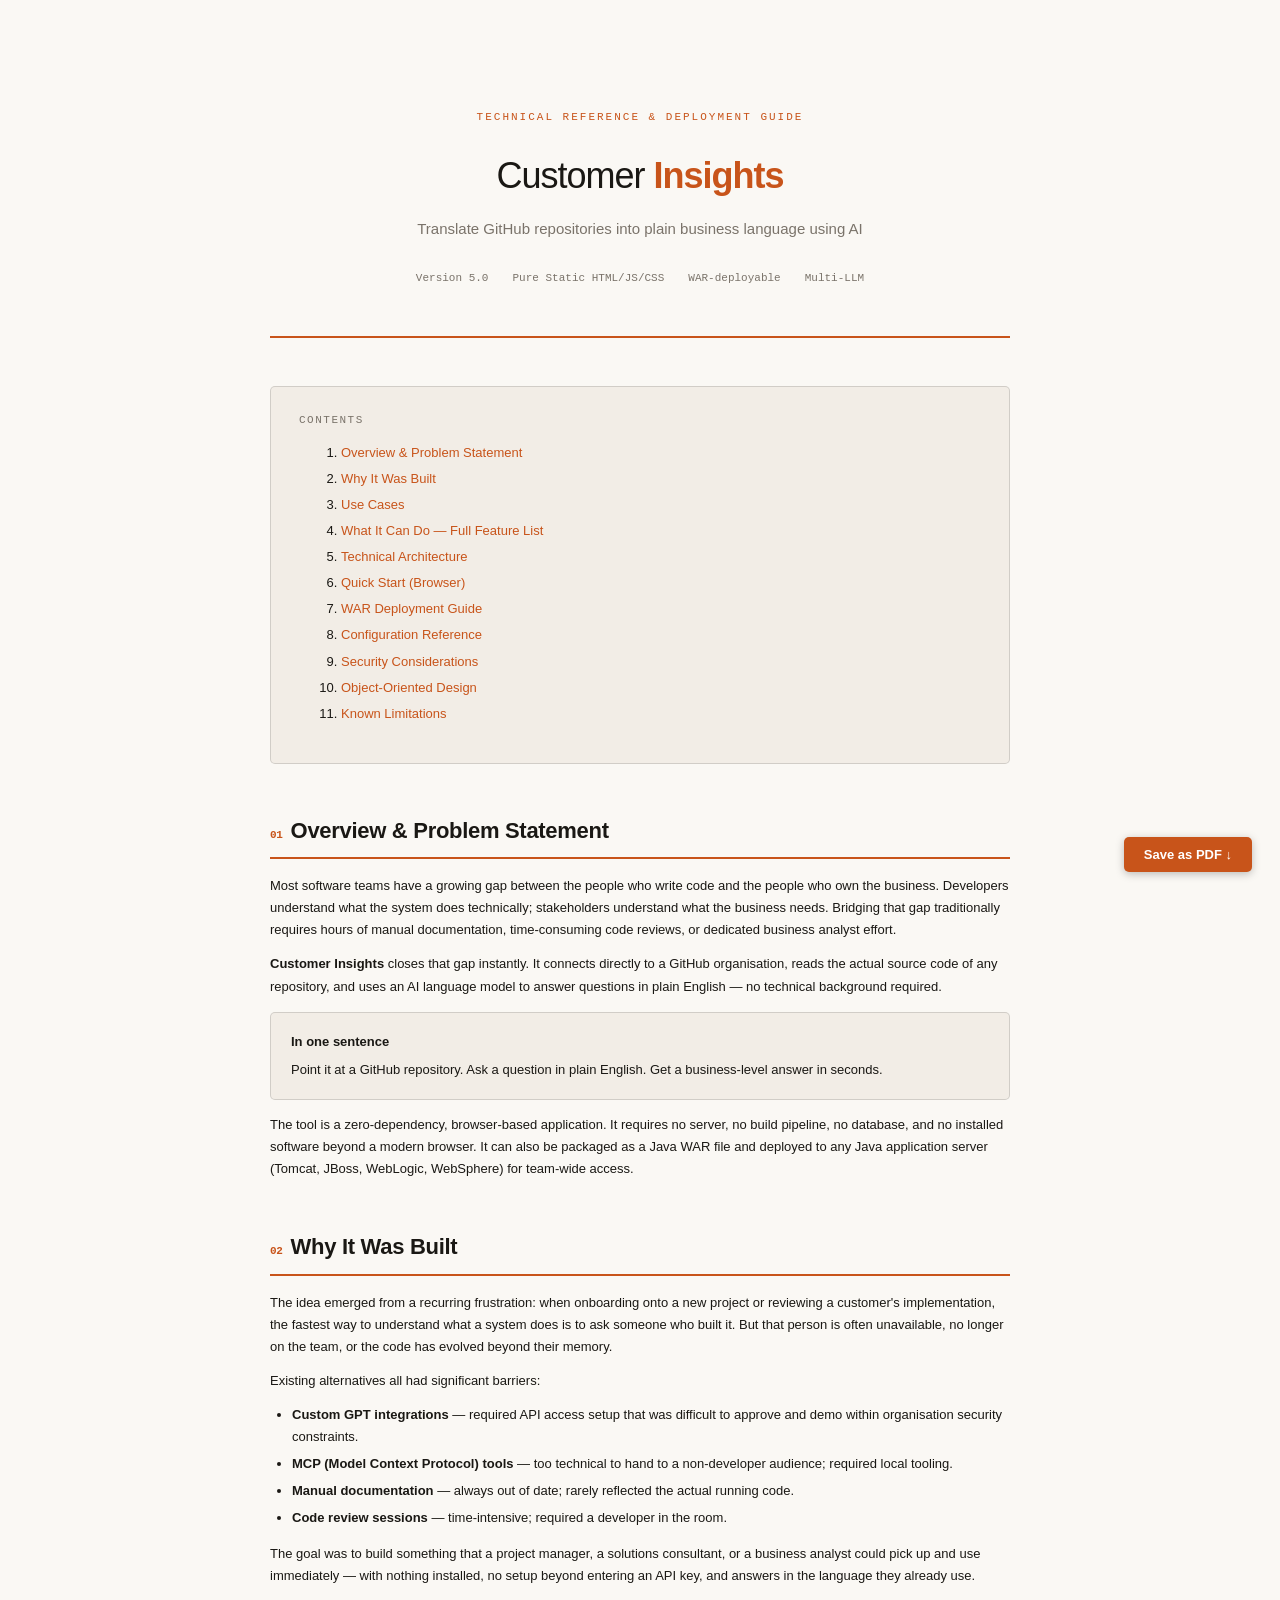
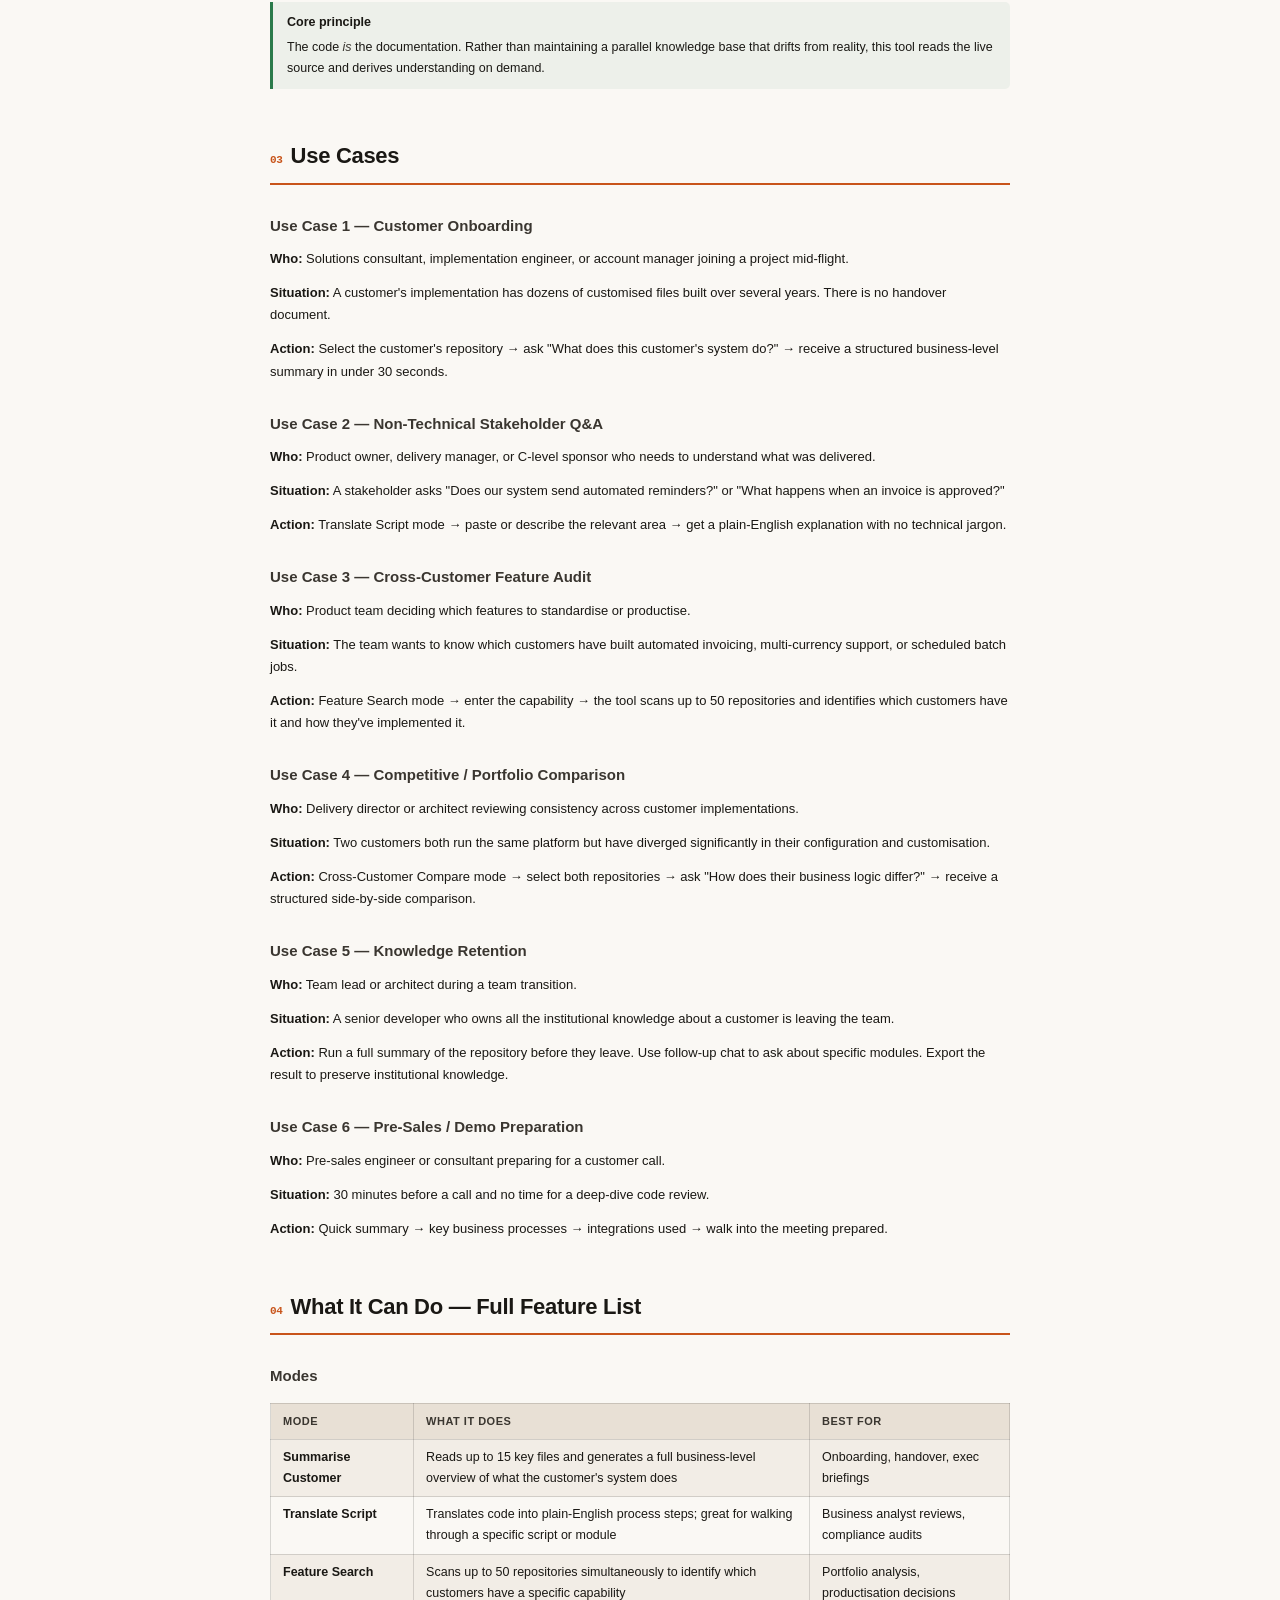
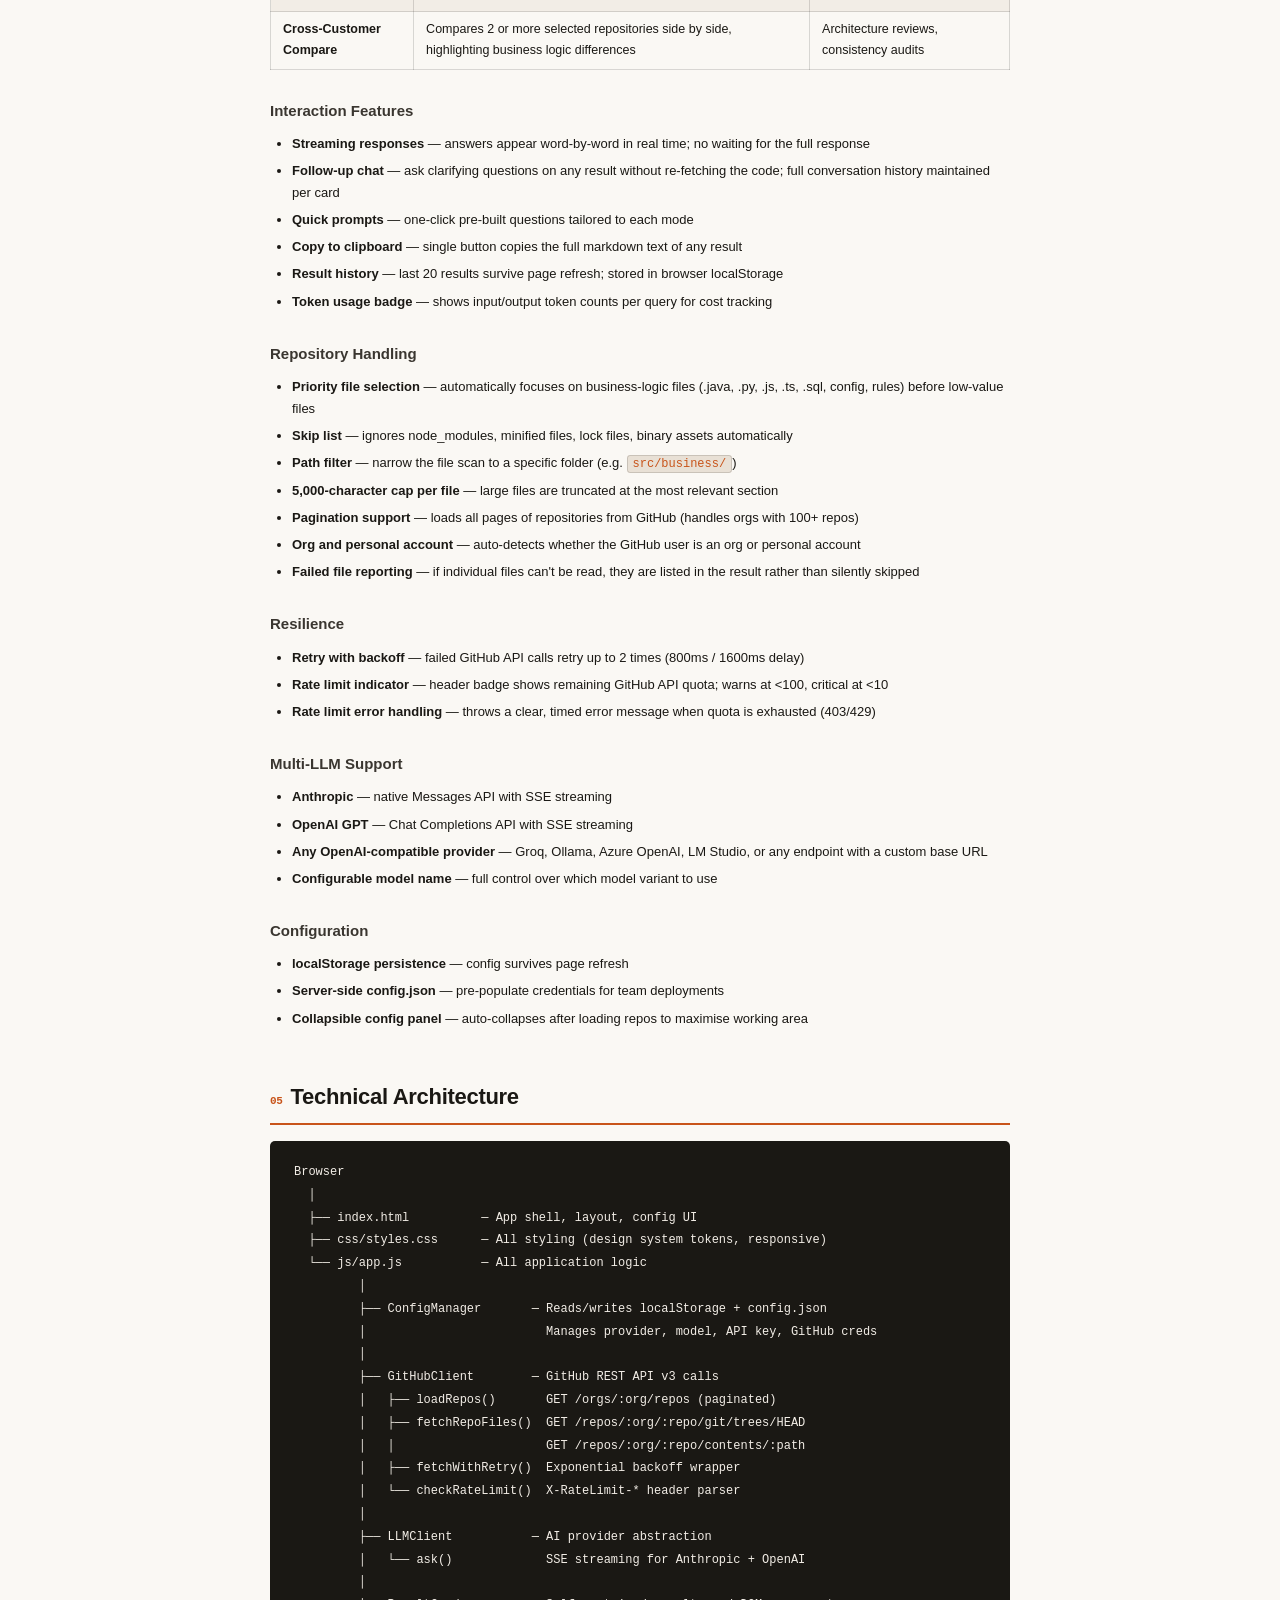
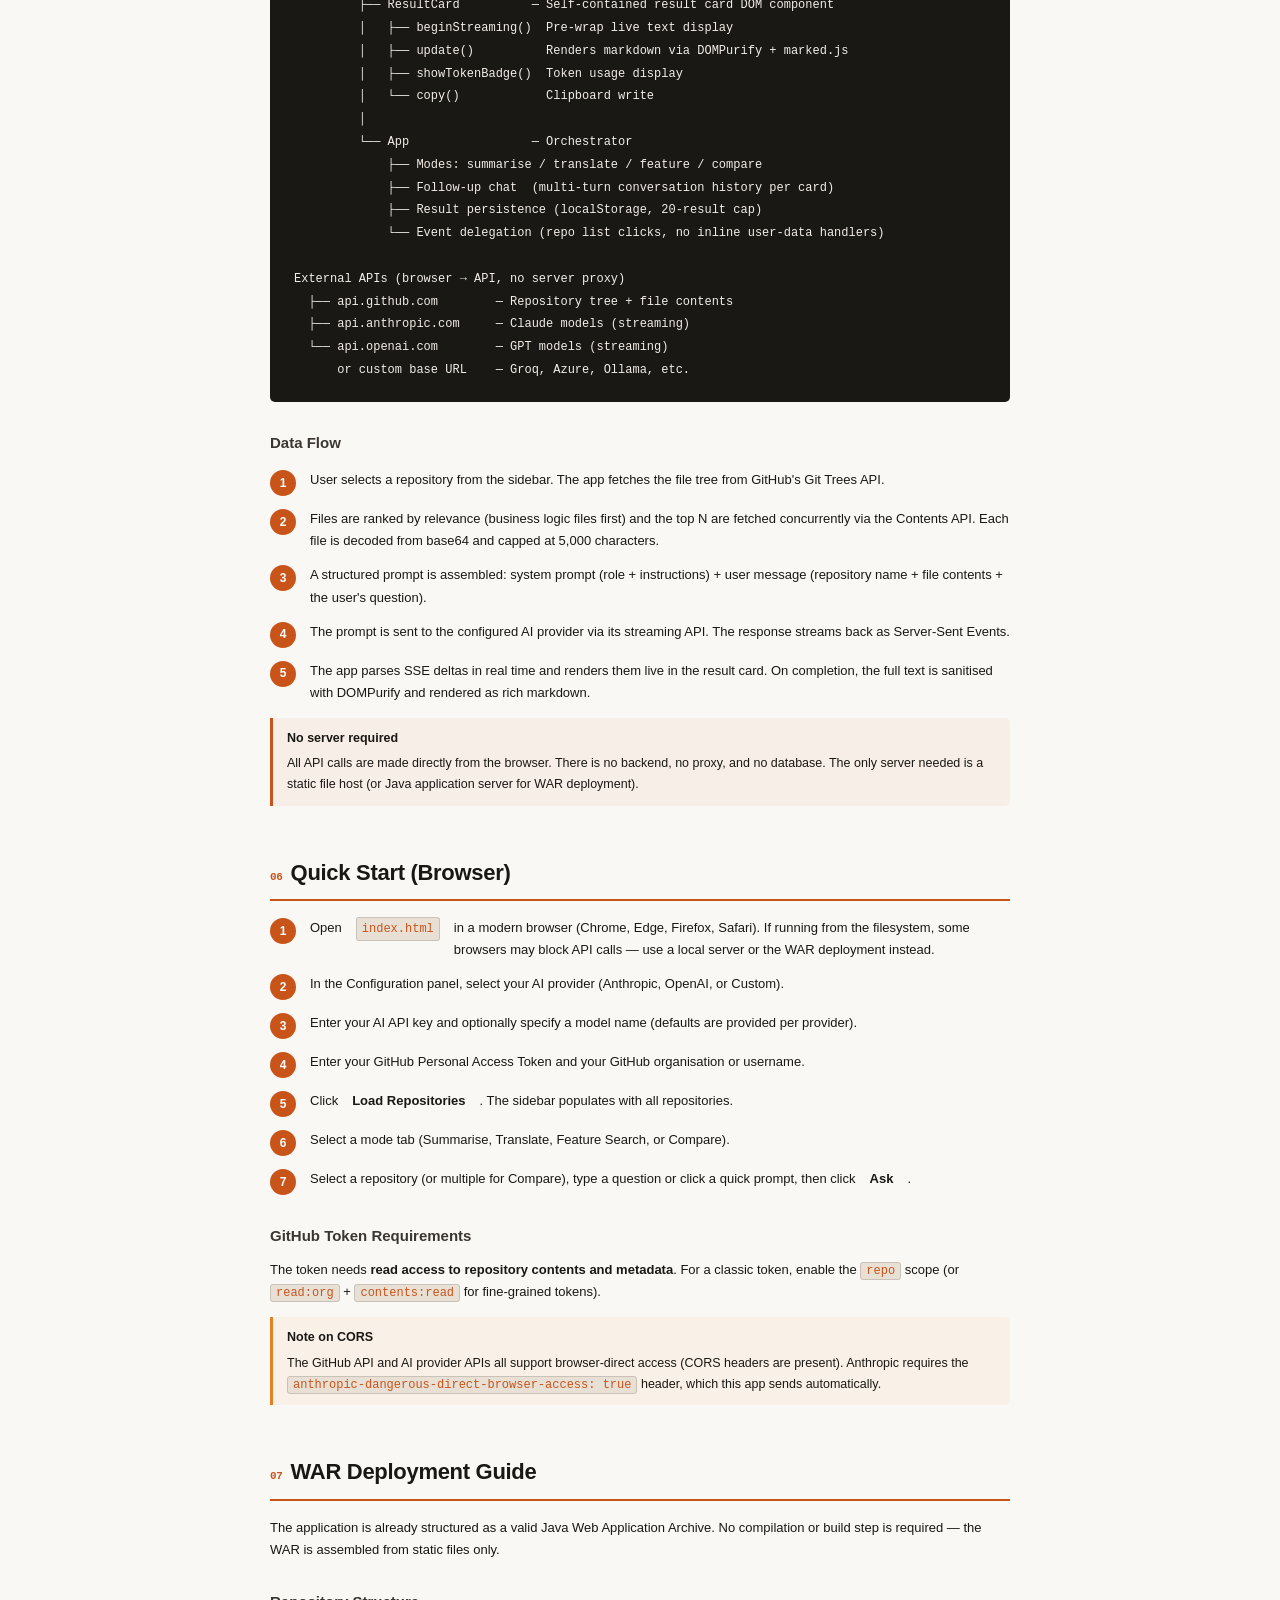
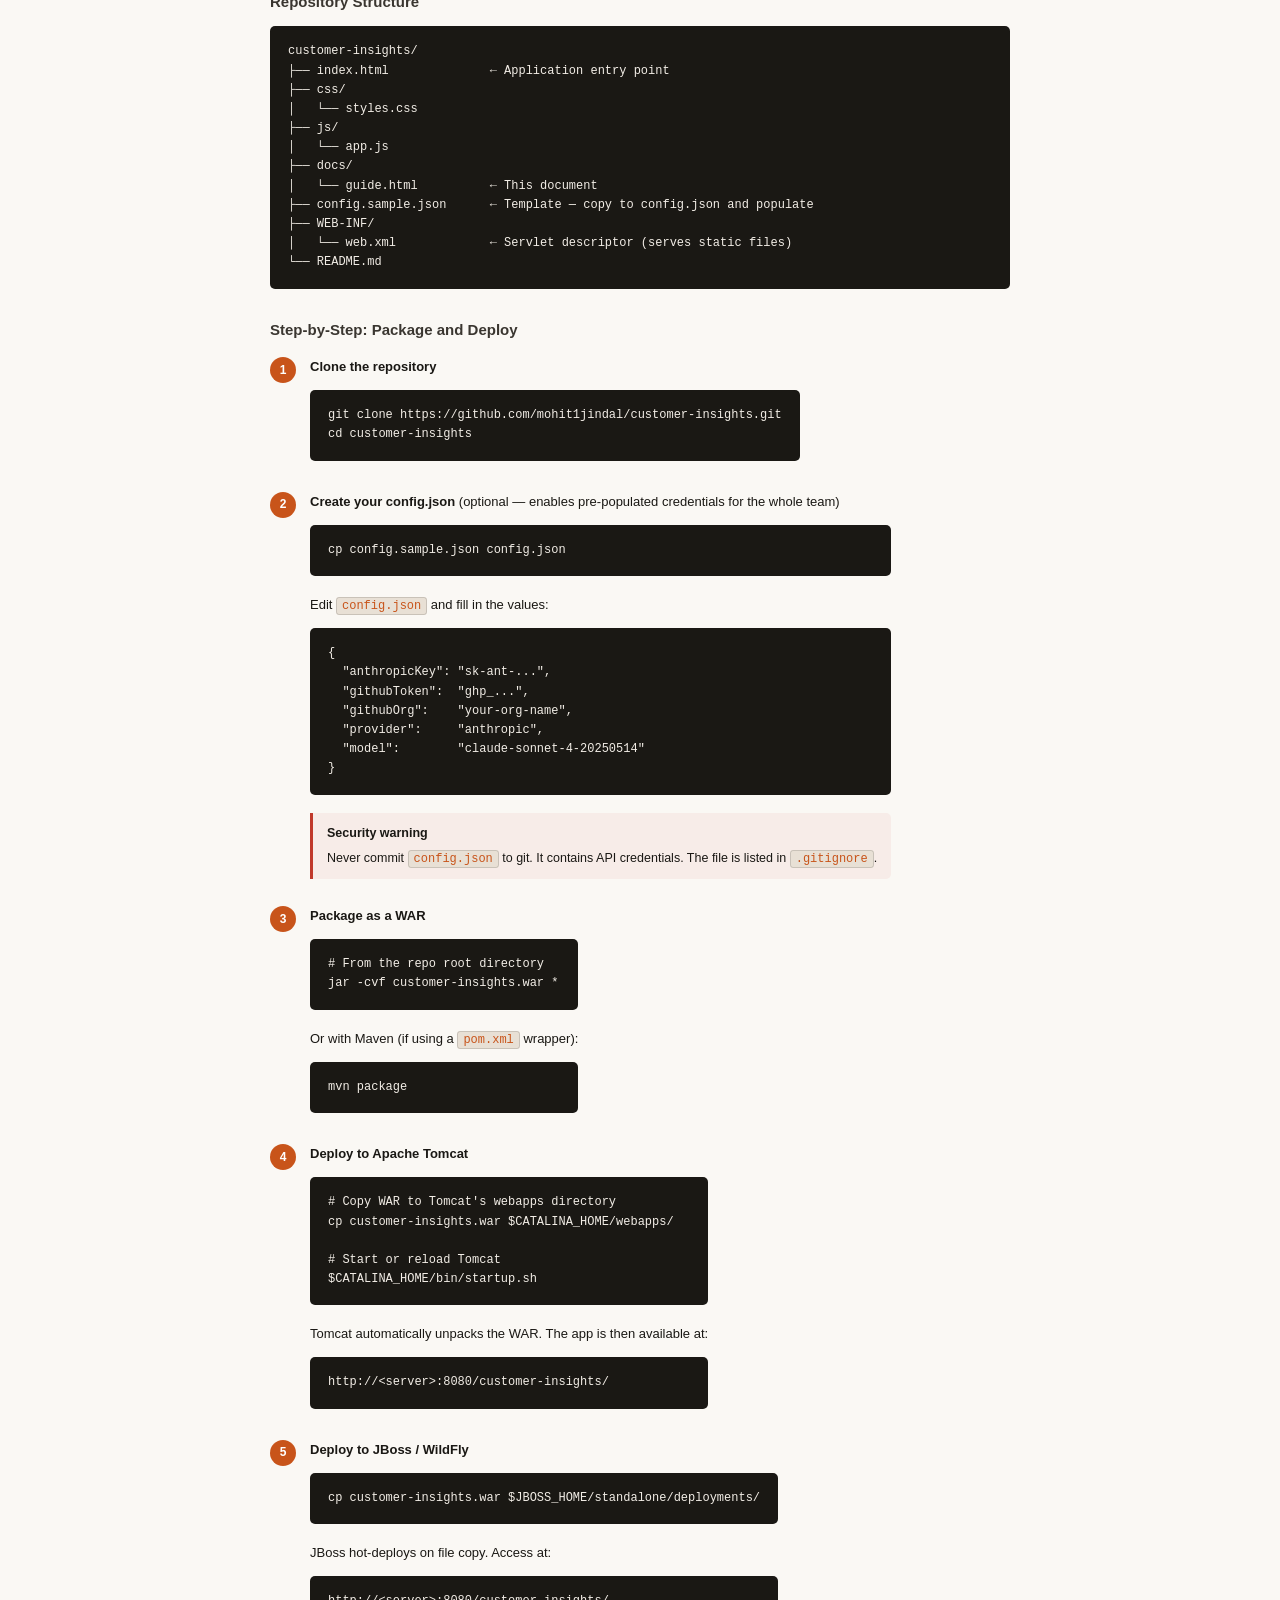
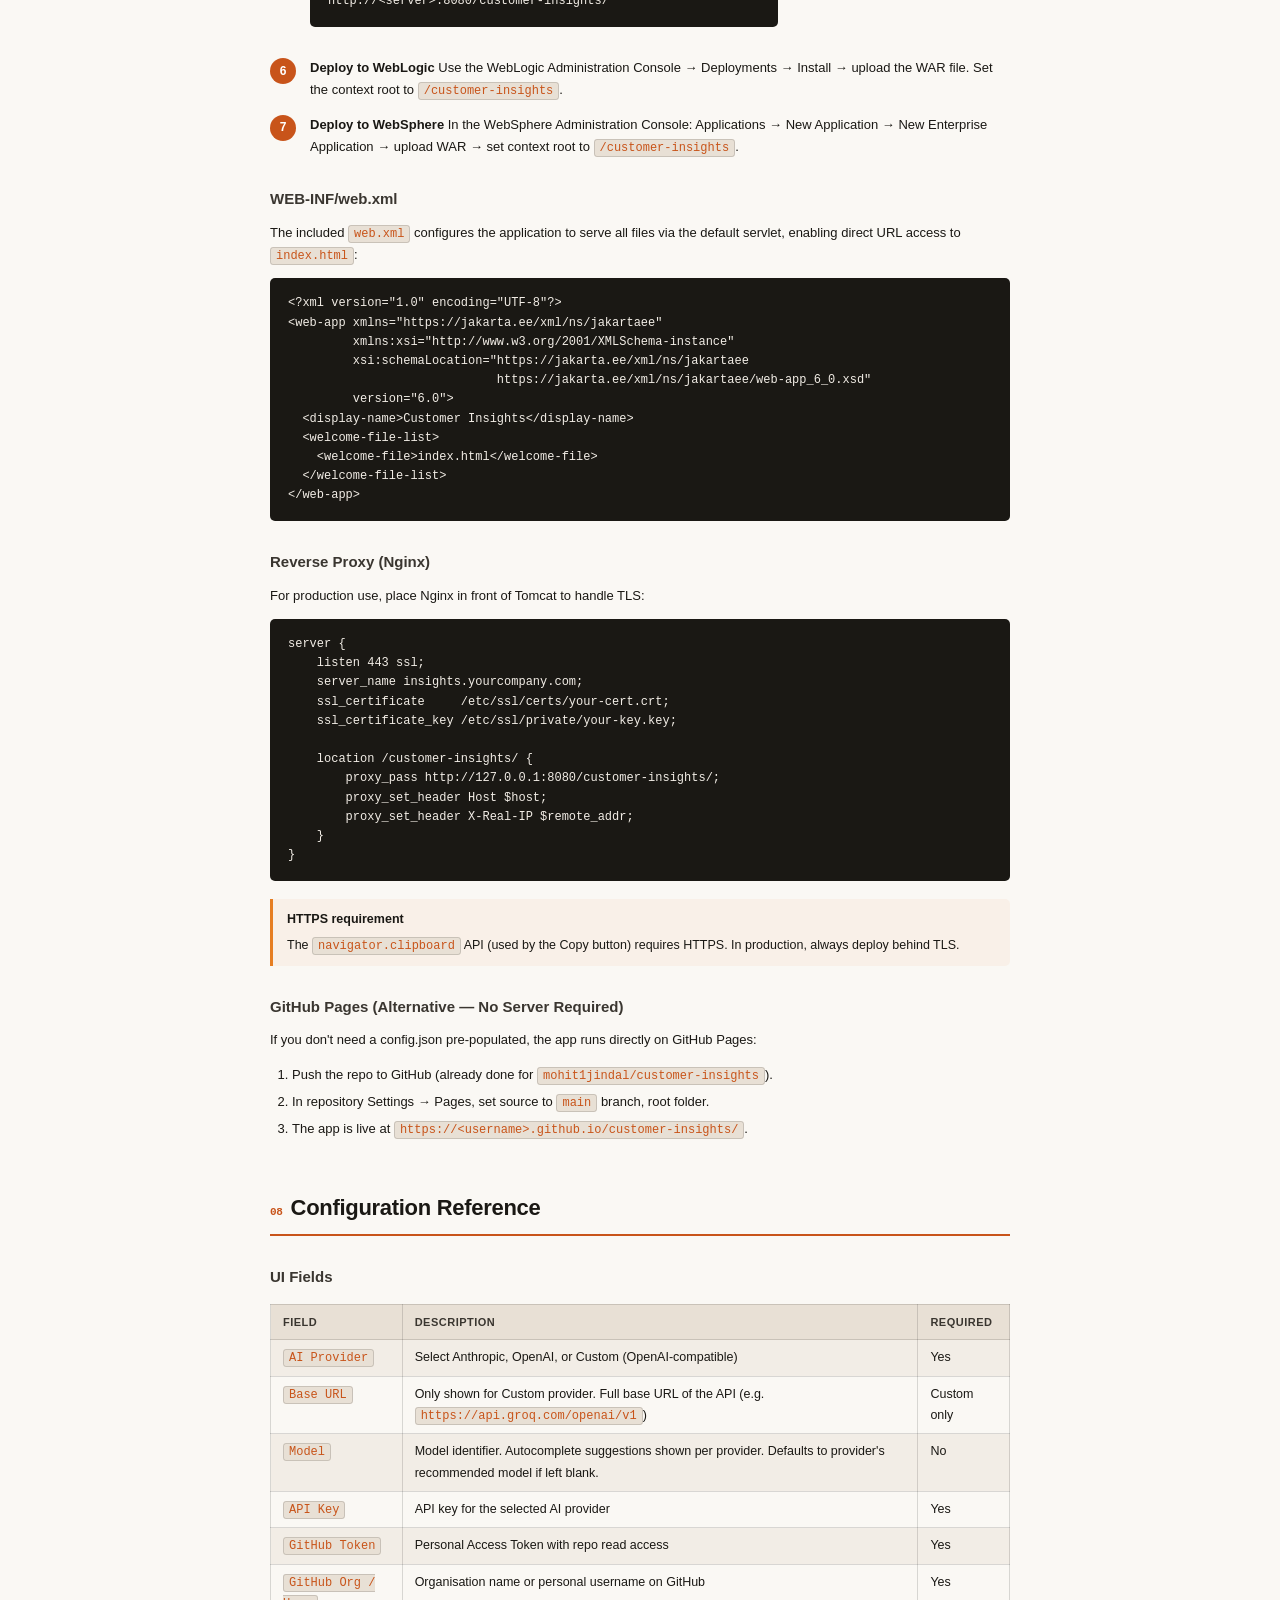
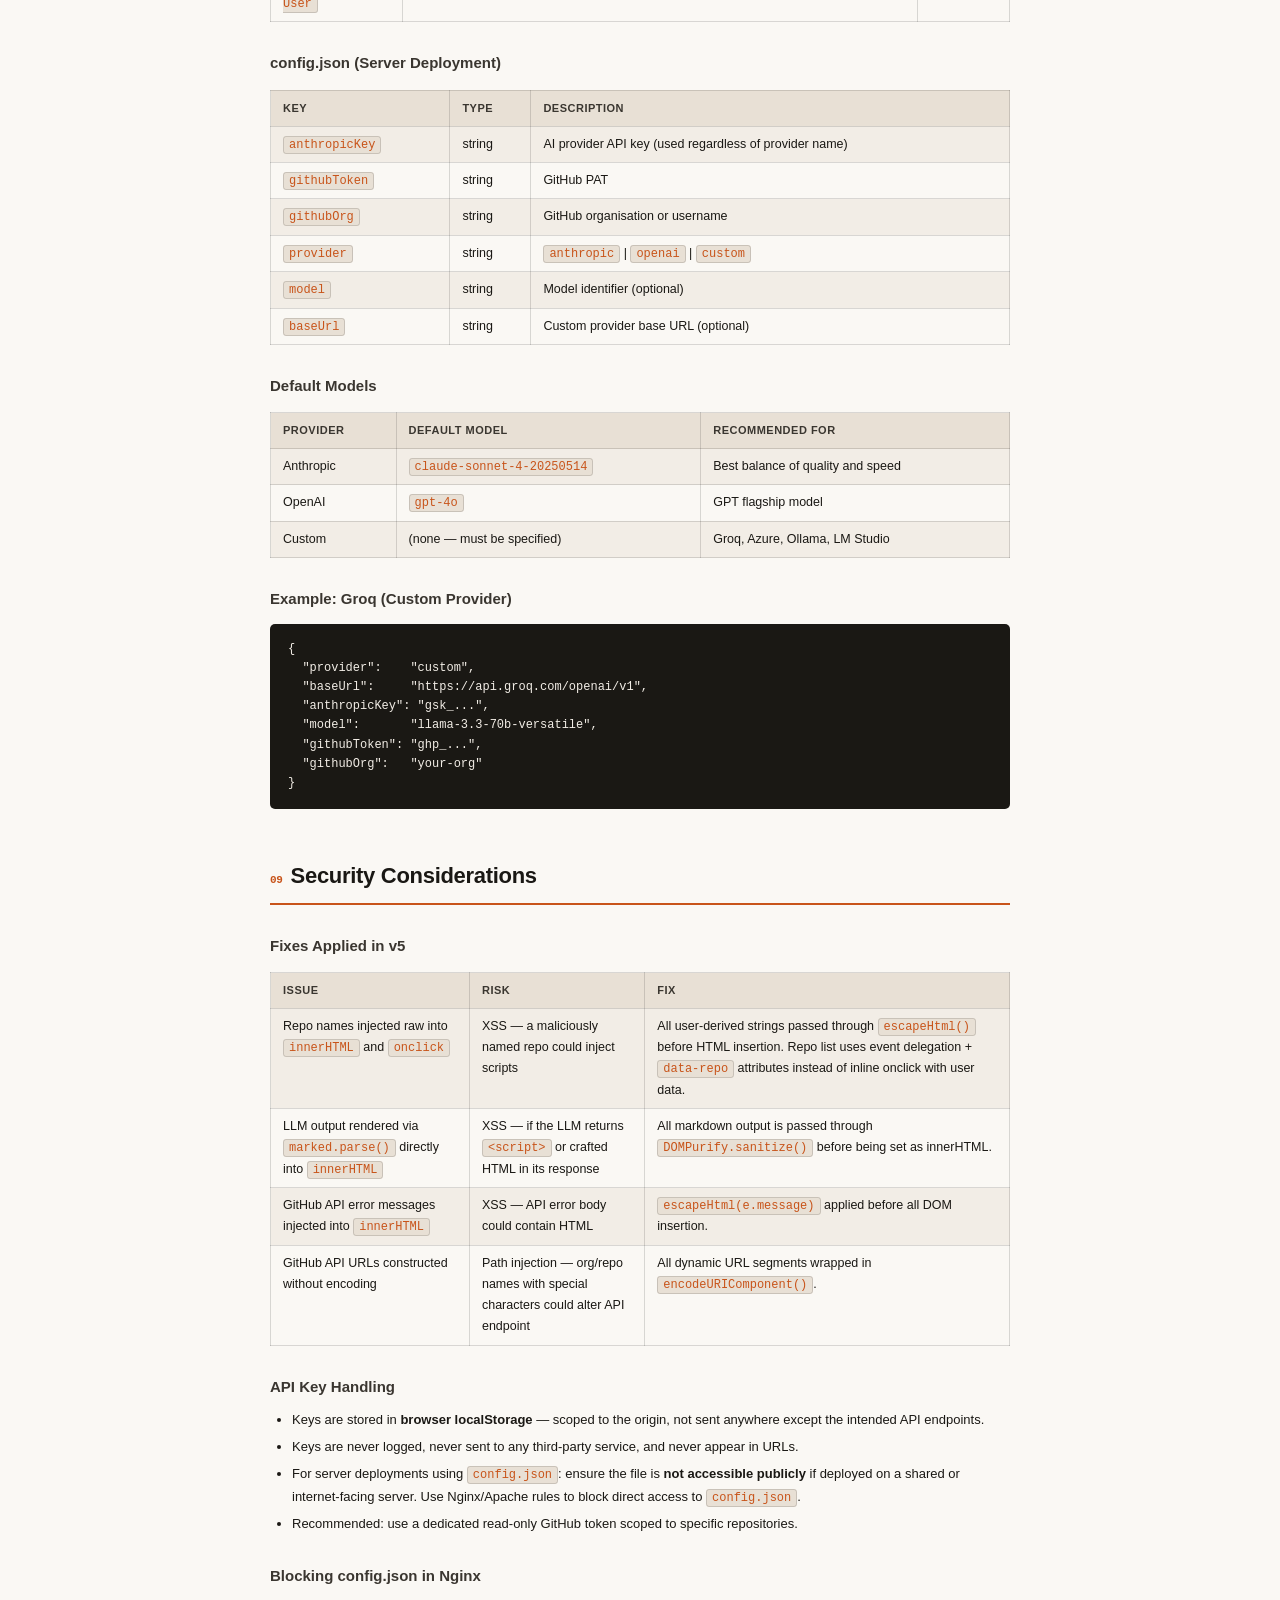
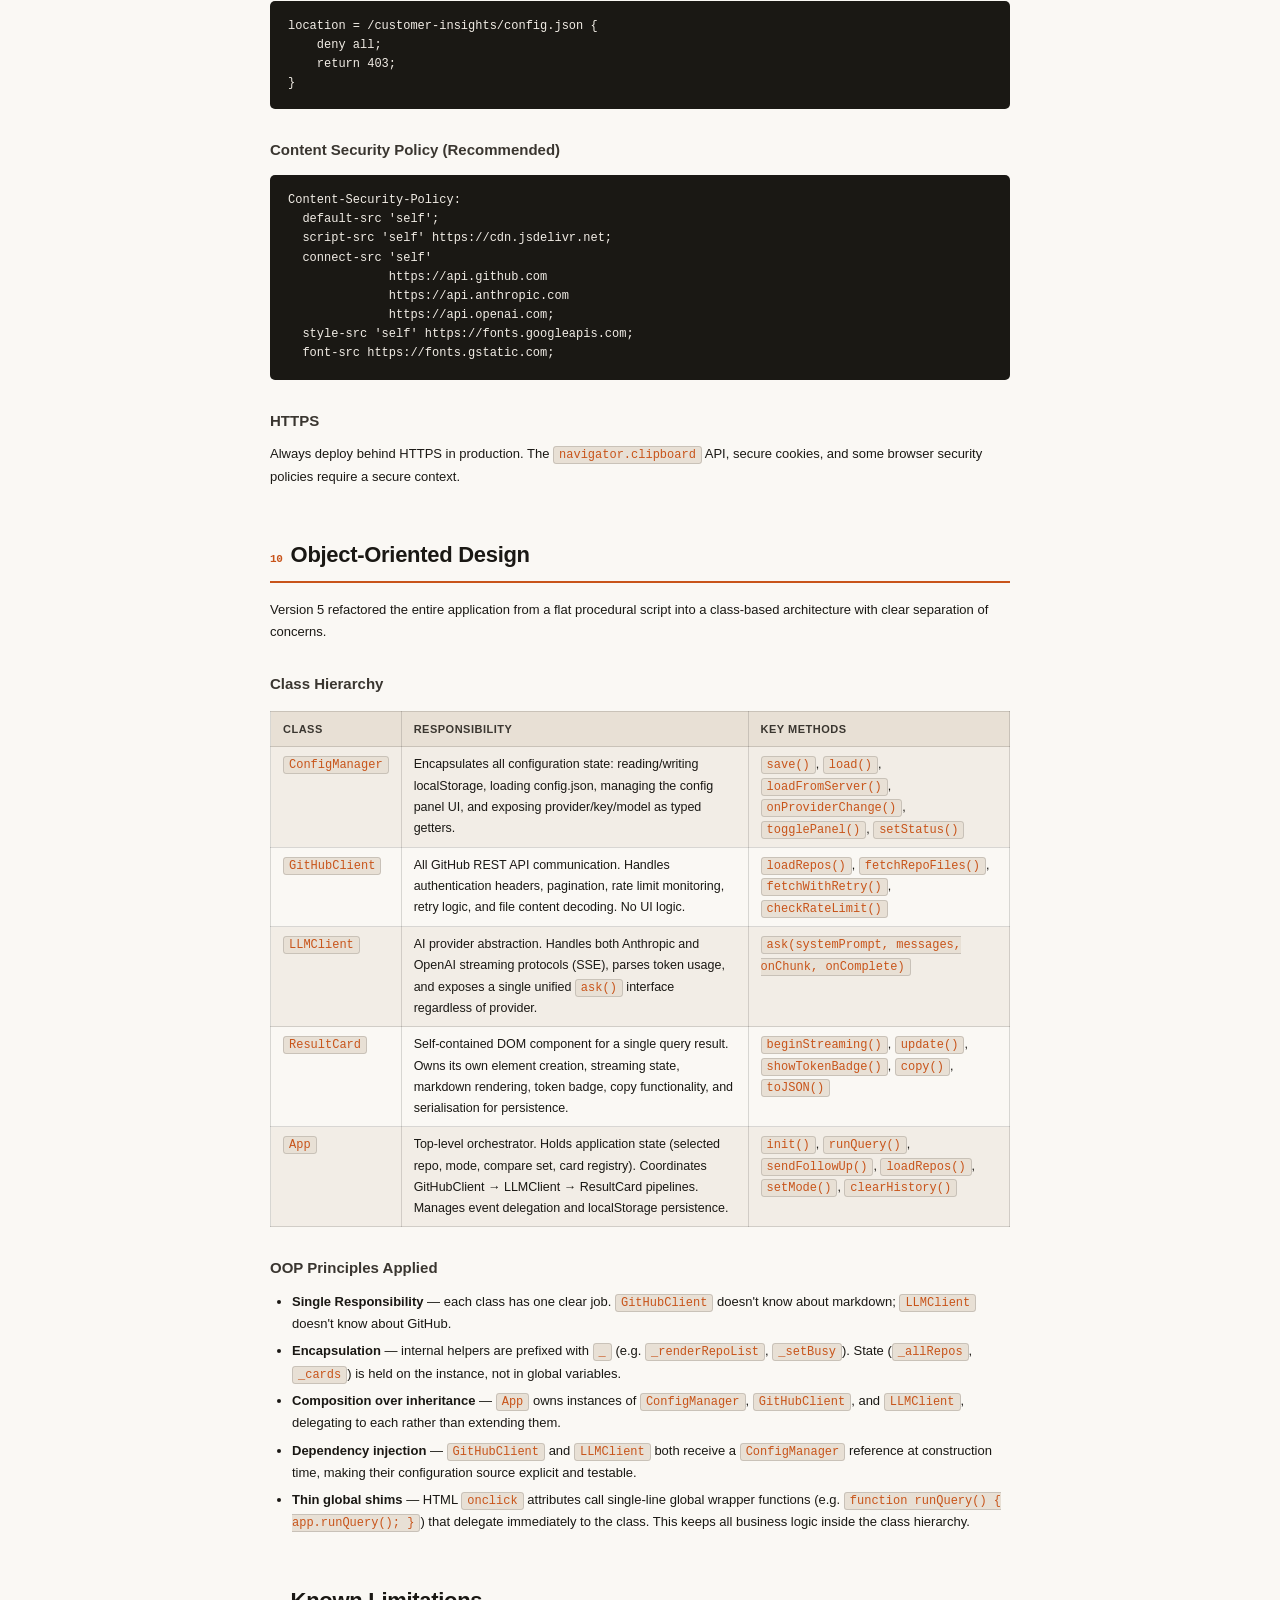
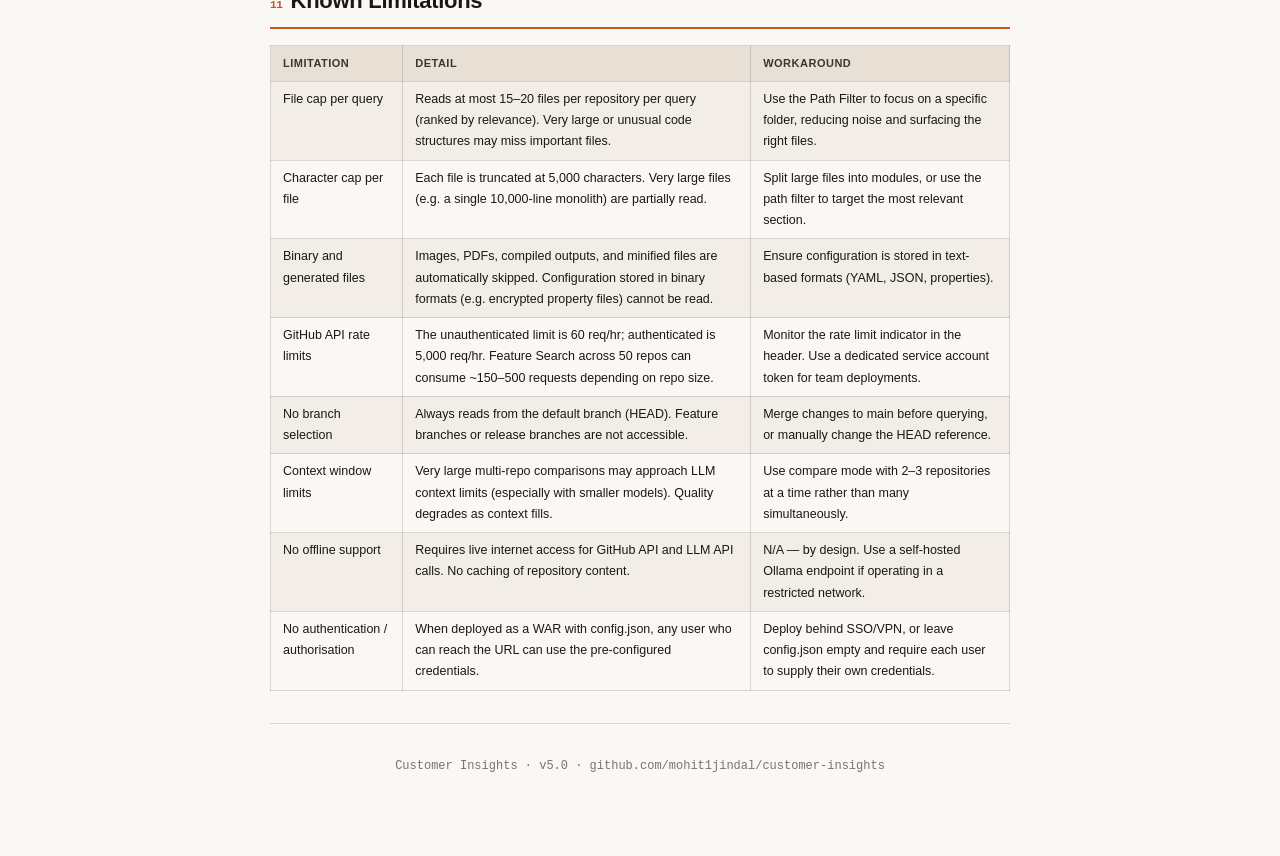
==== commit 0568cda4: "fix: remove brand name from provider label in docs" ====
--- a/docs/guide.html
+++ b/docs/guide.html
@@ -1,901 +1,901 @@
-<!DOCTYPE html>
-<html lang="en">
-<head>
-<meta charset="UTF-8"/>
-<meta name="viewport" content="width=device-width, initial-scale=1.0"/>
-<title>Customer Insights — Technical Guide</title>
-<style>
-  /* ── Print / PDF layout ── */
-  @page {
-    size: A4;
-    margin: 22mm 20mm 22mm 20mm;
-  }
-  @media print {
-    .no-print { display: none !important; }
-    h2 { page-break-before: always; }
-    h2.no-break { page-break-before: avoid; }
-    pre, table, .card { page-break-inside: avoid; }
-    a { color: inherit; text-decoration: none; }
-  }
-
-  /* ── Fonts & reset ── */
-  *, *::before, *::after { box-sizing: border-box; margin: 0; padding: 0; }
-
-  :root {
-    --ink:    #1a1814;
-    --ink2:   #3a3630;
-    --ink3:   #7a736a;
-    --paper:  #faf8f4;
-    --paper2: #f2ede6;
-    --paper3: #e8e0d5;
-    --accent: #c8541a;
-    --green:  #2a7a4a;
-    --red:    #c0392b;
-    --border: rgba(26,24,20,0.15);
-    --radius: 5px;
-    --mono: 'Courier New', Courier, monospace;
-  }
-
-  body {
-    font-family: 'Segoe UI', 'Helvetica Neue', Arial, sans-serif;
-    font-size: 13px;
-    line-height: 1.7;
-    color: var(--ink);
-    background: var(--paper);
-    max-width: 820px;
-    margin: 0 auto;
-    padding: 48px 40px 80px;
-  }
-
-  /* ── Cover ── */
-  .cover {
-    text-align: center;
-    padding: 60px 0 48px;
-    border-bottom: 2px solid var(--accent);
-    margin-bottom: 48px;
-  }
-  .cover-tag {
-    font-family: var(--mono);
-    font-size: 11px;
-    letter-spacing: 2px;
-    color: var(--accent);
-    text-transform: uppercase;
-    margin-bottom: 18px;
-  }
-  .cover h1 {
-    font-size: 36px;
-    font-weight: 300;
-    color: var(--ink);
-    letter-spacing: -1px;
-    margin-bottom: 10px;
-  }
-  .cover h1 strong { font-weight: 700; color: var(--accent); }
-  .cover-sub {
-    font-size: 15px;
-    color: var(--ink3);
-    margin-bottom: 28px;
-  }
-  .cover-meta {
-    font-family: var(--mono);
-    font-size: 11px;
-    color: var(--ink3);
-    display: flex;
-    justify-content: center;
-    gap: 24px;
-    flex-wrap: wrap;
-  }
-
-  /* ── TOC ── */
-  .toc {
-    background: var(--paper2);
-    border: 1px solid var(--border);
-    border-radius: var(--radius);
-    padding: 24px 28px;
-    margin-bottom: 48px;
-  }
-  .toc-title {
-    font-size: 11px;
-    letter-spacing: 1.5px;
-    text-transform: uppercase;
-    color: var(--ink3);
-    font-family: var(--mono);
-    margin-bottom: 12px;
-  }
-  .toc ol {
-    padding-left: 20px;
-  }
-  .toc li {
-    margin-bottom: 4px;
-    font-size: 13px;
-  }
-  .toc a {
-    color: var(--accent);
-    text-decoration: none;
-  }
-  .toc a:hover { text-decoration: underline; }
-
-  /* ── Headings ── */
-  h2 {
-    font-size: 22px;
-    font-weight: 600;
-    color: var(--ink);
-    margin: 48px 0 16px;
-    padding-bottom: 8px;
-    border-bottom: 2px solid var(--accent);
-    letter-spacing: -0.3px;
-  }
-  h3 {
-    font-size: 15px;
-    font-weight: 600;
-    color: var(--ink2);
-    margin: 28px 0 10px;
-  }
-  h4 {
-    font-size: 13px;
-    font-weight: 600;
-    color: var(--ink2);
-    margin: 20px 0 6px;
-    font-family: var(--mono);
-  }
-
-  /* ── Body text ── */
-  p { margin-bottom: 12px; }
-  p:last-child { margin-bottom: 0; }
-  ul, ol { margin: 8px 0 14px 22px; }
-  li { margin-bottom: 5px; }
-  strong { font-weight: 600; color: var(--ink); }
-  em { font-style: italic; color: var(--ink2); }
-
-  /* ── Code ── */
-  code {
-    font-family: var(--mono);
-    font-size: 12px;
-    background: var(--paper3);
-    border: 1px solid var(--border);
-    border-radius: 3px;
-    padding: 1px 5px;
-    color: var(--accent);
-  }
-  pre {
-    background: #1a1814;
-    color: #f2ede6;
-    font-family: var(--mono);
-    font-size: 12px;
-    line-height: 1.6;
-    border-radius: var(--radius);
-    padding: 16px 18px;
-    overflow-x: auto;
-    margin: 12px 0 18px;
-  }
-  pre code {
-    background: none;
-    border: none;
-    padding: 0;
-    color: inherit;
-    font-size: 12px;
-  }
-
-  /* ── Tables ── */
-  table {
-    width: 100%;
-    border-collapse: collapse;
-    margin: 14px 0 20px;
-    font-size: 12.5px;
-  }
-  th {
-    background: var(--paper3);
-    font-weight: 600;
-    text-align: left;
-    padding: 8px 12px;
-    border: 1px solid var(--border);
-    color: var(--ink2);
-    font-size: 11px;
-    text-transform: uppercase;
-    letter-spacing: 0.5px;
-  }
-  td {
-    padding: 7px 12px;
-    border: 1px solid var(--border);
-    vertical-align: top;
-  }
-  tr:nth-child(even) td { background: var(--paper2); }
-
-  /* ── Cards ── */
-  .card {
-    background: var(--paper2);
-    border: 1px solid var(--border);
-    border-radius: var(--radius);
-    padding: 18px 20px;
-    margin: 14px 0;
-  }
-  .card-title {
-    font-weight: 600;
-    font-size: 13px;
-    color: var(--ink);
-    margin-bottom: 6px;
-  }
-
-  /* ── Callouts ── */
-  .callout {
-    border-left: 3px solid var(--accent);
-    background: rgba(200,84,26,0.06);
-    padding: 10px 14px;
-    margin: 14px 0;
-    border-radius: 0 var(--radius) var(--radius) 0;
-    font-size: 12.5px;
-  }
-  .callout.warning {
-    border-left-color: #e67e22;
-    background: rgba(230,126,34,0.06);
-  }
-  .callout.danger {
-    border-left-color: var(--red);
-    background: rgba(192,57,43,0.06);
-  }
-  .callout.success {
-    border-left-color: var(--green);
-    background: rgba(42,122,74,0.06);
-  }
-  .callout strong { display: block; margin-bottom: 4px; }
-
-  /* ── Badges ── */
-  .badge {
-    display: inline-block;
-    font-family: var(--mono);
-    font-size: 10px;
-    padding: 2px 7px;
-    border-radius: 3px;
-    font-weight: 600;
-    vertical-align: middle;
-    margin-left: 4px;
-  }
-  .badge.fix     { background: rgba(42,122,74,0.12);  color: var(--green); }
-  .badge.warn    { background: rgba(200,84,26,0.12);  color: var(--accent); }
-  .badge.info    { background: rgba(41,128,185,0.12); color: #2980b9; }
-
-  /* ── Step list ── */
-  .steps { counter-reset: step; list-style: none; padding-left: 0; margin: 14px 0; }
-  .steps li {
-    counter-increment: step;
-    display: flex;
-    gap: 14px;
-    margin-bottom: 12px;
-    align-items: flex-start;
-  }
-  .steps li::before {
-    content: counter(step);
-    min-width: 26px;
-    height: 26px;
-    background: var(--accent);
-    color: white;
-    border-radius: 50%;
-    font-size: 12px;
-    font-weight: 700;
-    display: flex;
-    align-items: center;
-    justify-content: center;
-    flex-shrink: 0;
-    margin-top: 1px;
-  }
-
-  /* ── Divider ── */
-  hr {
-    border: none;
-    border-top: 1px solid var(--border);
-    margin: 32px 0;
-  }
-
-  /* ── Section number ── */
-  .section-num {
-    font-family: var(--mono);
-    font-size: 11px;
-    color: var(--accent);
-    margin-right: 8px;
-  }
-
-  /* ── No-print print button ── */
-  .print-btn {
-    position: fixed;
-    bottom: 28px;
-    right: 28px;
-    background: var(--accent);
-    color: white;
-    border: none;
-    border-radius: var(--radius);
-    padding: 10px 20px;
-    font-size: 13px;
-    font-weight: 600;
-    cursor: pointer;
-    box-shadow: 0 2px 8px rgba(0,0,0,0.25);
-  }
-  .print-btn:hover { background: #a84010; }
-
-  /* ── Architecture diagram ── */
-  .arch-diagram {
-    background: #1a1814;
-    color: #f2ede6;
-    font-family: var(--mono);
-    font-size: 12px;
-    line-height: 1.9;
-    border-radius: var(--radius);
-    padding: 20px 24px;
-    margin: 14px 0;
-    white-space: pre;
-  }
-</style>
-</head>
-<body>
-
-<!-- Print button (hidden when printing) -->
-<button class="print-btn no-print" onclick="window.print()">Save as PDF ↓</button>
-
-<!-- ── Cover ── -->
-<div class="cover">
-  <div class="cover-tag">Technical Reference &amp; Deployment Guide</div>
-  <h1>Customer <strong>Insights</strong></h1>
-  <div class="cover-sub">Translate GitHub repositories into plain business language using AI</div>
-  <div class="cover-meta">
-    <span>Version 5.0</span>
-    <span>Pure Static HTML/JS/CSS</span>
-    <span>WAR-deployable</span>
-    <span>Multi-LLM</span>
-  </div>
-</div>
-
-<!-- ── TOC ── -->
-<div class="toc">
-  <div class="toc-title">Contents</div>
-  <ol>
-    <li><a href="#overview">Overview &amp; Problem Statement</a></li>
-    <li><a href="#why-built">Why It Was Built</a></li>
-    <li><a href="#use-cases">Use Cases</a></li>
-    <li><a href="#features">What It Can Do — Full Feature List</a></li>
-    <li><a href="#architecture">Technical Architecture</a></li>
-    <li><a href="#quick-start">Quick Start (Browser)</a></li>
-    <li><a href="#war-deployment">WAR Deployment Guide</a></li>
-    <li><a href="#config-reference">Configuration Reference</a></li>
-    <li><a href="#security">Security Considerations</a></li>
-    <li><a href="#oop-design">Object-Oriented Design</a></li>
-    <li><a href="#limitations">Known Limitations</a></li>
-  </ol>
-</div>
-
-
-<!-- ── 1. Overview ── -->
-<h2 id="overview"><span class="section-num">01</span>Overview &amp; Problem Statement</h2>
-
-<p>Most software teams have a growing gap between the people who write code and the people who own the business. Developers understand what the system does technically; stakeholders understand what the business needs. Bridging that gap traditionally requires hours of manual documentation, time-consuming code reviews, or dedicated business analyst effort.</p>
-
-<p><strong>Customer Insights</strong> closes that gap instantly. It connects directly to a GitHub organisation, reads the actual source code of any repository, and uses an AI language model to answer questions in plain English — no technical background required.</p>
-
-<div class="card">
-  <div class="card-title">In one sentence</div>
-  Point it at a GitHub repository. Ask a question in plain English. Get a business-level answer in seconds.
-</div>
-
-<p>The tool is a zero-dependency, browser-based application. It requires no server, no build pipeline, no database, and no installed software beyond a modern browser. It can also be packaged as a Java WAR file and deployed to any Java application server (Tomcat, JBoss, WebLogic, WebSphere) for team-wide access.</p>
-
-
-<!-- ── 2. Why Built ── -->
-<h2 id="why-built"><span class="section-num">02</span>Why It Was Built</h2>
-
-<p>The idea emerged from a recurring frustration: when onboarding onto a new project or reviewing a customer's implementation, the fastest way to understand what a system does is to ask someone who built it. But that person is often unavailable, no longer on the team, or the code has evolved beyond their memory.</p>
-
-<p>Existing alternatives all had significant barriers:</p>
-
-<ul>
-  <li><strong>Custom GPT integrations</strong> — required API access setup that was difficult to approve and demo within organisation security constraints.</li>
-  <li><strong>MCP (Model Context Protocol) tools</strong> — too technical to hand to a non-developer audience; required local tooling.</li>
-  <li><strong>Manual documentation</strong> — always out of date; rarely reflected the actual running code.</li>
-  <li><strong>Code review sessions</strong> — time-intensive; required a developer in the room.</li>
-</ul>
-
-<p>The goal was to build something that a project manager, a solutions consultant, or a business analyst could pick up and use immediately — with nothing installed, no setup beyond entering an API key, and answers in the language they already use.</p>
-
-<div class="callout success">
-  <strong>Core principle</strong>
-  The code <em>is</em> the documentation. Rather than maintaining a parallel knowledge base that drifts from reality, this tool reads the live source and derives understanding on demand.
-</div>
-
-
-<!-- ── 3. Use Cases ── -->
-<h2 id="use-cases"><span class="section-num">03</span>Use Cases</h2>
-
-<h3>Use Case 1 — Customer Onboarding</h3>
-<p><strong>Who:</strong> Solutions consultant, implementation engineer, or account manager joining a project mid-flight.</p>
-<p><strong>Situation:</strong> A customer's implementation has dozens of customised files built over several years. There is no handover document.</p>
-<p><strong>Action:</strong> Select the customer's repository → ask "What does this customer's system do?" → receive a structured business-level summary in under 30 seconds.</p>
-
-<h3>Use Case 2 — Non-Technical Stakeholder Q&amp;A</h3>
-<p><strong>Who:</strong> Product owner, delivery manager, or C-level sponsor who needs to understand what was delivered.</p>
-<p><strong>Situation:</strong> A stakeholder asks "Does our system send automated reminders?" or "What happens when an invoice is approved?"</p>
-<p><strong>Action:</strong> Translate Script mode → paste or describe the relevant area → get a plain-English explanation with no technical jargon.</p>
-
-<h3>Use Case 3 — Cross-Customer Feature Audit</h3>
-<p><strong>Who:</strong> Product team deciding which features to standardise or productise.</p>
-<p><strong>Situation:</strong> The team wants to know which customers have built automated invoicing, multi-currency support, or scheduled batch jobs.</p>
-<p><strong>Action:</strong> Feature Search mode → enter the capability → the tool scans up to 50 repositories and identifies which customers have it and how they've implemented it.</p>
-
-<h3>Use Case 4 — Competitive / Portfolio Comparison</h3>
-<p><strong>Who:</strong> Delivery director or architect reviewing consistency across customer implementations.</p>
-<p><strong>Situation:</strong> Two customers both run the same platform but have diverged significantly in their configuration and customisation.</p>
-<p><strong>Action:</strong> Cross-Customer Compare mode → select both repositories → ask "How does their business logic differ?" → receive a structured side-by-side comparison.</p>
-
-<h3>Use Case 5 — Knowledge Retention</h3>
-<p><strong>Who:</strong> Team lead or architect during a team transition.</p>
-<p><strong>Situation:</strong> A senior developer who owns all the institutional knowledge about a customer is leaving the team.</p>
-<p><strong>Action:</strong> Run a full summary of the repository before they leave. Use follow-up chat to ask about specific modules. Export the result to preserve institutional knowledge.</p>
-
-<h3>Use Case 6 — Pre-Sales / Demo Preparation</h3>
-<p><strong>Who:</strong> Pre-sales engineer or consultant preparing for a customer call.</p>
-<p><strong>Situation:</strong> 30 minutes before a call and no time for a deep-dive code review.</p>
-<p><strong>Action:</strong> Quick summary → key business processes → integrations used → walk into the meeting prepared.</p>
-
-
-<!-- ── 4. Features ── -->
-<h2 id="features"><span class="section-num">04</span>What It Can Do — Full Feature List</h2>
-
-<h3>Modes</h3>
-<table>
-  <tr><th>Mode</th><th>What it does</th><th>Best for</th></tr>
-  <tr><td><strong>Summarise Customer</strong></td><td>Reads up to 15 key files and generates a full business-level overview of what the customer's system does</td><td>Onboarding, handover, exec briefings</td></tr>
-  <tr><td><strong>Translate Script</strong></td><td>Translates code into plain-English process steps; great for walking through a specific script or module</td><td>Business analyst reviews, compliance audits</td></tr>
-  <tr><td><strong>Feature Search</strong></td><td>Scans up to 50 repositories simultaneously to identify which customers have a specific capability</td><td>Portfolio analysis, productisation decisions</td></tr>
-  <tr><td><strong>Cross-Customer Compare</strong></td><td>Compares 2 or more selected repositories side by side, highlighting business logic differences</td><td>Architecture reviews, consistency audits</td></tr>
-</table>
-
-<h3>Interaction Features</h3>
-<ul>
-  <li><strong>Streaming responses</strong> — answers appear word-by-word in real time; no waiting for the full response</li>
-  <li><strong>Follow-up chat</strong> — ask clarifying questions on any result without re-fetching the code; full conversation history maintained per card</li>
-  <li><strong>Quick prompts</strong> — one-click pre-built questions tailored to each mode</li>
-  <li><strong>Copy to clipboard</strong> — single button copies the full markdown text of any result</li>
-  <li><strong>Result history</strong> — last 20 results survive page refresh; stored in browser localStorage</li>
-  <li><strong>Token usage badge</strong> — shows input/output token counts per query for cost tracking</li>
-</ul>
-
-<h3>Repository Handling</h3>
-<ul>
-  <li><strong>Priority file selection</strong> — automatically focuses on business-logic files (.java, .py, .js, .ts, .sql, config, rules) before low-value files</li>
-  <li><strong>Skip list</strong> — ignores node_modules, minified files, lock files, binary assets automatically</li>
-  <li><strong>Path filter</strong> — narrow the file scan to a specific folder (e.g. <code>src/business/</code>)</li>
-  <li><strong>5,000-character cap per file</strong> — large files are truncated at the most relevant section</li>
-  <li><strong>Pagination support</strong> — loads all pages of repositories from GitHub (handles orgs with 100+ repos)</li>
-  <li><strong>Org and personal account</strong> — auto-detects whether the GitHub user is an org or personal account</li>
-  <li><strong>Failed file reporting</strong> — if individual files can't be read, they are listed in the result rather than silently skipped</li>
-</ul>
-
-<h3>Resilience</h3>
-<ul>
-  <li><strong>Retry with backoff</strong> — failed GitHub API calls retry up to 2 times (800ms / 1600ms delay)</li>
-  <li><strong>Rate limit indicator</strong> — header badge shows remaining GitHub API quota; warns at &lt;100, critical at &lt;10</li>
-  <li><strong>Rate limit error handling</strong> — throws a clear, timed error message when quota is exhausted (403/429)</li>
-</ul>
-
-<h3>Multi-LLM Support</h3>
-<ul>
-  <li><strong>Anthropic Claude</strong> — native Messages API with SSE streaming</li>
-  <li><strong>OpenAI GPT</strong> — Chat Completions API with SSE streaming</li>
-  <li><strong>Any OpenAI-compatible provider</strong> — Groq, Ollama, Azure OpenAI, LM Studio, or any endpoint with a custom base URL</li>
-  <li><strong>Configurable model name</strong> — full control over which model variant to use</li>
-</ul>
-
-<h3>Configuration</h3>
-<ul>
-  <li><strong>localStorage persistence</strong> — config survives page refresh</li>
-  <li><strong>Server-side config.json</strong> — pre-populate credentials for team deployments</li>
-  <li><strong>Collapsible config panel</strong> — auto-collapses after loading repos to maximise working area</li>
-</ul>
-
-
-<!-- ── 5. Architecture ── -->
-<h2 id="architecture"><span class="section-num">05</span>Technical Architecture</h2>
-
-<div class="arch-diagram">Browser
-  │
-  ├── index.html          — App shell, layout, config UI
-  ├── css/styles.css      — All styling (design system tokens, responsive)
-  └── js/app.js           — All application logic
-         │
-         ├── ConfigManager       — Reads/writes localStorage + config.json
-         │                         Manages provider, model, API key, GitHub creds
-         │
-         ├── GitHubClient        — GitHub REST API v3 calls
-         │   ├── loadRepos()       GET /orgs/:org/repos (paginated)
-         │   ├── fetchRepoFiles()  GET /repos/:org/:repo/git/trees/HEAD
-         │   │                     GET /repos/:org/:repo/contents/:path
-         │   ├── fetchWithRetry()  Exponential backoff wrapper
-         │   └── checkRateLimit()  X-RateLimit-* header parser
-         │
-         ├── LLMClient           — AI provider abstraction
-         │   └── ask()             SSE streaming for Anthropic + OpenAI
-         │
-         ├── ResultCard          — Self-contained result card DOM component
-         │   ├── beginStreaming()  Pre-wrap live text display
-         │   ├── update()          Renders markdown via DOMPurify + marked.js
-         │   ├── showTokenBadge()  Token usage display
-         │   └── copy()            Clipboard write
-         │
-         └── App                 — Orchestrator
-             ├── Modes: summarise / translate / feature / compare
-             ├── Follow-up chat  (multi-turn conversation history per card)
-             ├── Result persistence (localStorage, 20-result cap)
-             └── Event delegation (repo list clicks, no inline user-data handlers)
-
-External APIs (browser → API, no server proxy)
-  ├── api.github.com        — Repository tree + file contents
-  ├── api.anthropic.com     — Claude models (streaming)
-  └── api.openai.com        — GPT models (streaming)
-      or custom base URL    — Groq, Azure, Ollama, etc.</div>
-
-<h3>Data Flow</h3>
-<ol class="steps">
-  <li>User selects a repository from the sidebar. The app fetches the file tree from GitHub's Git Trees API.</li>
-  <li>Files are ranked by relevance (business logic files first) and the top N are fetched concurrently via the Contents API. Each file is decoded from base64 and capped at 5,000 characters.</li>
-  <li>A structured prompt is assembled: system prompt (role + instructions) + user message (repository name + file contents + the user's question).</li>
-  <li>The prompt is sent to the configured AI provider via its streaming API. The response streams back as Server-Sent Events.</li>
-  <li>The app parses SSE deltas in real time and renders them live in the result card. On completion, the full text is sanitised with DOMPurify and rendered as rich markdown.</li>
-</ol>
-
-<div class="callout">
-  <strong>No server required</strong>
-  All API calls are made directly from the browser. There is no backend, no proxy, and no database. The only server needed is a static file host (or Java application server for WAR deployment).
-</div>
-
-
-<!-- ── 6. Quick Start ── -->
-<h2 id="quick-start" class="no-break"><span class="section-num">06</span>Quick Start (Browser)</h2>
-
-<ol class="steps">
-  <li>Open <code>index.html</code> in a modern browser (Chrome, Edge, Firefox, Safari). If running from the filesystem, some browsers may block API calls — use a local server or the WAR deployment instead.</li>
-  <li>In the Configuration panel, select your AI provider (Anthropic, OpenAI, or Custom).</li>
-  <li>Enter your AI API key and optionally specify a model name (defaults are provided per provider).</li>
-  <li>Enter your GitHub Personal Access Token and your GitHub organisation or username.</li>
-  <li>Click <strong>Load Repositories</strong>. The sidebar populates with all repositories.</li>
-  <li>Select a mode tab (Summarise, Translate, Feature Search, or Compare).</li>
-  <li>Select a repository (or multiple for Compare), type a question or click a quick prompt, then click <strong>Ask</strong>.</li>
-</ol>
-
-<h3>GitHub Token Requirements</h3>
-<p>The token needs <strong>read access to repository contents and metadata</strong>. For a classic token, enable the <code>repo</code> scope (or <code>read:org</code> + <code>contents:read</code> for fine-grained tokens).</p>
-
-<div class="callout warning">
-  <strong>Note on CORS</strong>
-  The GitHub API and AI provider APIs all support browser-direct access (CORS headers are present). Anthropic requires the <code>anthropic-dangerous-direct-browser-access: true</code> header, which this app sends automatically.
-</div>
-
-
-<!-- ── 7. WAR Deployment ── -->
-<h2 id="war-deployment"><span class="section-num">07</span>WAR Deployment Guide</h2>
-
-<p>The application is already structured as a valid Java Web Application Archive. No compilation or build step is required — the WAR is assembled from static files only.</p>
-
-<h3>Repository Structure</h3>
-<pre>customer-insights/
-├── index.html              ← Application entry point
-├── css/
-│   └── styles.css
-├── js/
-│   └── app.js
-├── docs/
-│   └── guide.html          ← This document
-├── config.sample.json      ← Template — copy to config.json and populate
-├── WEB-INF/
-│   └── web.xml             ← Servlet descriptor (serves static files)
-└── README.md</pre>
-
-<h3>Step-by-Step: Package and Deploy</h3>
-
-<ol class="steps">
-  <li>
-    <div>
-      <strong>Clone the repository</strong>
-      <pre>git clone https://github.com/mohit1jindal/customer-insights.git
-cd customer-insights</pre>
-    </div>
-  </li>
-  <li>
-    <div>
-      <strong>Create your config.json</strong> (optional — enables pre-populated credentials for the whole team)
-      <pre>cp config.sample.json config.json</pre>
-      Edit <code>config.json</code> and fill in the values:
-      <pre>{
-  "anthropicKey": "sk-ant-...",
-  "githubToken":  "ghp_...",
-  "githubOrg":    "your-org-name",
-  "provider":     "anthropic",
-  "model":        "claude-sonnet-4-20250514"
-}</pre>
-      <div class="callout danger" style="margin-top:8px">
-        <strong>Security warning</strong>
-        Never commit <code>config.json</code> to git. It contains API credentials. The file is listed in <code>.gitignore</code>.
-      </div>
-    </div>
-  </li>
-  <li>
-    <div>
-      <strong>Package as a WAR</strong>
-      <pre># From the repo root directory
-jar -cvf customer-insights.war *</pre>
-      Or with Maven (if using a <code>pom.xml</code> wrapper):
-      <pre>mvn package</pre>
-    </div>
-  </li>
-  <li>
-    <div>
-      <strong>Deploy to Apache Tomcat</strong>
-      <pre># Copy WAR to Tomcat's webapps directory
-cp customer-insights.war $CATALINA_HOME/webapps/
-
-# Start or reload Tomcat
-$CATALINA_HOME/bin/startup.sh</pre>
-      Tomcat automatically unpacks the WAR. The app is then available at:
-      <pre>http://&lt;server&gt;:8080/customer-insights/</pre>
-    </div>
-  </li>
-  <li>
-    <div>
-      <strong>Deploy to JBoss / WildFly</strong>
-      <pre>cp customer-insights.war $JBOSS_HOME/standalone/deployments/</pre>
-      JBoss hot-deploys on file copy. Access at:
-      <pre>http://&lt;server&gt;:8080/customer-insights/</pre>
-    </div>
-  </li>
-  <li>
-    <div>
-      <strong>Deploy to WebLogic</strong>
-      Use the WebLogic Administration Console → Deployments → Install → upload the WAR file. Set the context root to <code>/customer-insights</code>.
-    </div>
-  </li>
-  <li>
-    <div>
-      <strong>Deploy to WebSphere</strong>
-      In the WebSphere Administration Console: Applications → New Application → New Enterprise Application → upload WAR → set context root to <code>/customer-insights</code>.
-    </div>
-  </li>
-</ol>
-
-<h3>WEB-INF/web.xml</h3>
-<p>The included <code>web.xml</code> configures the application to serve all files via the default servlet, enabling direct URL access to <code>index.html</code>:</p>
-<pre>&lt;?xml version="1.0" encoding="UTF-8"?&gt;
-&lt;web-app xmlns="https://jakarta.ee/xml/ns/jakartaee"
-         xmlns:xsi="http://www.w3.org/2001/XMLSchema-instance"
-         xsi:schemaLocation="https://jakarta.ee/xml/ns/jakartaee
-                             https://jakarta.ee/xml/ns/jakartaee/web-app_6_0.xsd"
-         version="6.0"&gt;
-  &lt;display-name&gt;Customer Insights&lt;/display-name&gt;
-  &lt;welcome-file-list&gt;
-    &lt;welcome-file&gt;index.html&lt;/welcome-file&gt;
-  &lt;/welcome-file-list&gt;
-&lt;/web-app&gt;</pre>
-
-<h3>Reverse Proxy (Nginx)</h3>
-<p>For production use, place Nginx in front of Tomcat to handle TLS:</p>
-<pre>server {
-    listen 443 ssl;
-    server_name insights.yourcompany.com;
-    ssl_certificate     /etc/ssl/certs/your-cert.crt;
-    ssl_certificate_key /etc/ssl/private/your-key.key;
-
-    location /customer-insights/ {
-        proxy_pass http://127.0.0.1:8080/customer-insights/;
-        proxy_set_header Host $host;
-        proxy_set_header X-Real-IP $remote_addr;
-    }
-}</pre>
-
-<div class="callout warning">
-  <strong>HTTPS requirement</strong>
-  The <code>navigator.clipboard</code> API (used by the Copy button) requires HTTPS. In production, always deploy behind TLS.
-</div>
-
-<h3>GitHub Pages (Alternative — No Server Required)</h3>
-<p>If you don't need a config.json pre-populated, the app runs directly on GitHub Pages:</p>
-<ol>
-  <li>Push the repo to GitHub (already done for <code>mohit1jindal/customer-insights</code>).</li>
-  <li>In repository Settings → Pages, set source to <code>main</code> branch, root folder.</li>
-  <li>The app is live at <code>https://&lt;username&gt;.github.io/customer-insights/</code>.</li>
-</ol>
-
-
-<!-- ── 8. Config Reference ── -->
-<h2 id="config-reference"><span class="section-num">08</span>Configuration Reference</h2>
-
-<h3>UI Fields</h3>
-<table>
-  <tr><th>Field</th><th>Description</th><th>Required</th></tr>
-  <tr><td><code>AI Provider</code></td><td>Select Anthropic, OpenAI, or Custom (OpenAI-compatible)</td><td>Yes</td></tr>
-  <tr><td><code>Base URL</code></td><td>Only shown for Custom provider. Full base URL of the API (e.g. <code>https://api.groq.com/openai/v1</code>)</td><td>Custom only</td></tr>
-  <tr><td><code>Model</code></td><td>Model identifier. Autocomplete suggestions shown per provider. Defaults to provider's recommended model if left blank.</td><td>No</td></tr>
-  <tr><td><code>API Key</code></td><td>API key for the selected AI provider</td><td>Yes</td></tr>
-  <tr><td><code>GitHub Token</code></td><td>Personal Access Token with repo read access</td><td>Yes</td></tr>
-  <tr><td><code>GitHub Org / User</code></td><td>Organisation name or personal username on GitHub</td><td>Yes</td></tr>
-</table>
-
-<h3>config.json (Server Deployment)</h3>
-<table>
-  <tr><th>Key</th><th>Type</th><th>Description</th></tr>
-  <tr><td><code>anthropicKey</code></td><td>string</td><td>AI provider API key (used regardless of provider name)</td></tr>
-  <tr><td><code>githubToken</code></td><td>string</td><td>GitHub PAT</td></tr>
-  <tr><td><code>githubOrg</code></td><td>string</td><td>GitHub organisation or username</td></tr>
-  <tr><td><code>provider</code></td><td>string</td><td><code>anthropic</code> | <code>openai</code> | <code>custom</code></td></tr>
-  <tr><td><code>model</code></td><td>string</td><td>Model identifier (optional)</td></tr>
-  <tr><td><code>baseUrl</code></td><td>string</td><td>Custom provider base URL (optional)</td></tr>
-</table>
-
-<h3>Default Models</h3>
-<table>
-  <tr><th>Provider</th><th>Default model</th><th>Recommended for</th></tr>
-  <tr><td>Anthropic</td><td><code>claude-sonnet-4-20250514</code></td><td>Best balance of quality and speed</td></tr>
-  <tr><td>OpenAI</td><td><code>gpt-4o</code></td><td>GPT flagship model</td></tr>
-  <tr><td>Custom</td><td>(none — must be specified)</td><td>Groq, Azure, Ollama, LM Studio</td></tr>
-</table>
-
-<h3>Example: Groq (Custom Provider)</h3>
-<pre>{
-  "provider":    "custom",
-  "baseUrl":     "https://api.groq.com/openai/v1",
-  "anthropicKey": "gsk_...",
-  "model":       "llama-3.3-70b-versatile",
-  "githubToken": "ghp_...",
-  "githubOrg":   "your-org"
-}</pre>
-
-
-<!-- ── 9. Security ── -->
-<h2 id="security"><span class="section-num">09</span>Security Considerations</h2>
-
-<h3>Fixes Applied in v5</h3>
-<table>
-  <tr><th>Issue</th><th>Risk</th><th>Fix</th></tr>
-  <tr>
-    <td>Repo names injected raw into <code>innerHTML</code> and <code>onclick</code></td>
-    <td>XSS — a maliciously named repo could inject scripts</td>
-    <td>All user-derived strings passed through <code>escapeHtml()</code> before HTML insertion. Repo list uses event delegation + <code>data-repo</code> attributes instead of inline onclick with user data.</td>
-  </tr>
-  <tr>
-    <td>LLM output rendered via <code>marked.parse()</code> directly into <code>innerHTML</code></td>
-    <td>XSS — if the LLM returns <code>&lt;script&gt;</code> or crafted HTML in its response</td>
-    <td>All markdown output is passed through <code>DOMPurify.sanitize()</code> before being set as innerHTML.</td>
-  </tr>
-  <tr>
-    <td>GitHub API error messages injected into <code>innerHTML</code></td>
-    <td>XSS — API error body could contain HTML</td>
-    <td><code>escapeHtml(e.message)</code> applied before all DOM insertion.</td>
-  </tr>
-  <tr>
-    <td>GitHub API URLs constructed without encoding</td>
-    <td>Path injection — org/repo names with special characters could alter API endpoint</td>
-    <td>All dynamic URL segments wrapped in <code>encodeURIComponent()</code>.</td>
-  </tr>
-</table>
-
-<h3>API Key Handling</h3>
-<ul>
-  <li>Keys are stored in <strong>browser localStorage</strong> — scoped to the origin, not sent anywhere except the intended API endpoints.</li>
-  <li>Keys are never logged, never sent to any third-party service, and never appear in URLs.</li>
-  <li>For server deployments using <code>config.json</code>: ensure the file is <strong>not accessible publicly</strong> if deployed on a shared or internet-facing server. Use Nginx/Apache rules to block direct access to <code>config.json</code>.</li>
-  <li>Recommended: use a dedicated read-only GitHub token scoped to specific repositories.</li>
-</ul>
-
-<h3>Blocking config.json in Nginx</h3>
-<pre>location = /customer-insights/config.json {
-    deny all;
-    return 403;
-}</pre>
-
-<h3>Content Security Policy (Recommended)</h3>
-<pre>Content-Security-Policy:
-  default-src 'self';
-  script-src 'self' https://cdn.jsdelivr.net;
-  connect-src 'self'
-              https://api.github.com
-              https://api.anthropic.com
-              https://api.openai.com;
-  style-src 'self' https://fonts.googleapis.com;
-  font-src https://fonts.gstatic.com;</pre>
-
-<h3>HTTPS</h3>
-<p>Always deploy behind HTTPS in production. The <code>navigator.clipboard</code> API, secure cookies, and some browser security policies require a secure context.</p>
-
-
-<!-- ── 10. OOP Design ── -->
-<h2 id="oop-design"><span class="section-num">10</span>Object-Oriented Design</h2>
-
-<p>Version 5 refactored the entire application from a flat procedural script into a class-based architecture with clear separation of concerns.</p>
-
-<h3>Class Hierarchy</h3>
-<table>
-  <tr><th>Class</th><th>Responsibility</th><th>Key methods</th></tr>
-  <tr>
-    <td><code>ConfigManager</code></td>
-    <td>Encapsulates all configuration state: reading/writing localStorage, loading config.json, managing the config panel UI, and exposing provider/key/model as typed getters.</td>
-    <td><code>save()</code>, <code>load()</code>, <code>loadFromServer()</code>, <code>onProviderChange()</code>, <code>togglePanel()</code>, <code>setStatus()</code></td>
-  </tr>
-  <tr>
-    <td><code>GitHubClient</code></td>
-    <td>All GitHub REST API communication. Handles authentication headers, pagination, rate limit monitoring, retry logic, and file content decoding. No UI logic.</td>
-    <td><code>loadRepos()</code>, <code>fetchRepoFiles()</code>, <code>fetchWithRetry()</code>, <code>checkRateLimit()</code></td>
-  </tr>
-  <tr>
-    <td><code>LLMClient</code></td>
-    <td>AI provider abstraction. Handles both Anthropic and OpenAI streaming protocols (SSE), parses token usage, and exposes a single unified <code>ask()</code> interface regardless of provider.</td>
-    <td><code>ask(systemPrompt, messages, onChunk, onComplete)</code></td>
-  </tr>
-  <tr>
-    <td><code>ResultCard</code></td>
-    <td>Self-contained DOM component for a single query result. Owns its own element creation, streaming state, markdown rendering, token badge, copy functionality, and serialisation for persistence.</td>
-    <td><code>beginStreaming()</code>, <code>update()</code>, <code>showTokenBadge()</code>, <code>copy()</code>, <code>toJSON()</code></td>
-  </tr>
-  <tr>
-    <td><code>App</code></td>
-    <td>Top-level orchestrator. Holds application state (selected repo, mode, compare set, card registry). Coordinates GitHubClient → LLMClient → ResultCard pipelines. Manages event delegation and localStorage persistence.</td>
-    <td><code>init()</code>, <code>runQuery()</code>, <code>sendFollowUp()</code>, <code>loadRepos()</code>, <code>setMode()</code>, <code>clearHistory()</code></td>
-  </tr>
-</table>
-
-<h3>OOP Principles Applied</h3>
-<ul>
-  <li><strong>Single Responsibility</strong> — each class has one clear job. <code>GitHubClient</code> doesn't know about markdown; <code>LLMClient</code> doesn't know about GitHub.</li>
-  <li><strong>Encapsulation</strong> — internal helpers are prefixed with <code>_</code> (e.g. <code>_renderRepoList</code>, <code>_setBusy</code>). State (<code>_allRepos</code>, <code>_cards</code>) is held on the instance, not in global variables.</li>
-  <li><strong>Composition over inheritance</strong> — <code>App</code> owns instances of <code>ConfigManager</code>, <code>GitHubClient</code>, and <code>LLMClient</code>, delegating to each rather than extending them.</li>
-  <li><strong>Dependency injection</strong> — <code>GitHubClient</code> and <code>LLMClient</code> both receive a <code>ConfigManager</code> reference at construction time, making their configuration source explicit and testable.</li>
-  <li><strong>Thin global shims</strong> — HTML <code>onclick</code> attributes call single-line global wrapper functions (e.g. <code>function runQuery() { app.runQuery(); }</code>) that delegate immediately to the class. This keeps all business logic inside the class hierarchy.</li>
-</ul>
-
-
-<!-- ── 11. Limitations ── -->
-<h2 id="limitations"><span class="section-num">11</span>Known Limitations</h2>
-
-<table>
-  <tr><th>Limitation</th><th>Detail</th><th>Workaround</th></tr>
-  <tr>
-    <td>File cap per query</td>
-    <td>Reads at most 15–20 files per repository per query (ranked by relevance). Very large or unusual code structures may miss important files.</td>
-    <td>Use the Path Filter to focus on a specific folder, reducing noise and surfacing the right files.</td>
-  </tr>
-  <tr>
-    <td>Character cap per file</td>
-    <td>Each file is truncated at 5,000 characters. Very large files (e.g. a single 10,000-line monolith) are partially read.</td>
-    <td>Split large files into modules, or use the path filter to target the most relevant section.</td>
-  </tr>
-  <tr>
-    <td>Binary and generated files</td>
-    <td>Images, PDFs, compiled outputs, and minified files are automatically skipped. Configuration stored in binary formats (e.g. encrypted property files) cannot be read.</td>
-    <td>Ensure configuration is stored in text-based formats (YAML, JSON, properties).</td>
-  </tr>
-  <tr>
-    <td>GitHub API rate limits</td>
-    <td>The unauthenticated limit is 60 req/hr; authenticated is 5,000 req/hr. Feature Search across 50 repos can consume ~150–500 requests depending on repo size.</td>
-    <td>Monitor the rate limit indicator in the header. Use a dedicated service account token for team deployments.</td>
-  </tr>
-  <tr>
-    <td>No branch selection</td>
-    <td>Always reads from the default branch (HEAD). Feature branches or release branches are not accessible.</td>
-    <td>Merge changes to main before querying, or manually change the HEAD reference.</td>
-  </tr>
-  <tr>
-    <td>Context window limits</td>
-    <td>Very large multi-repo comparisons may approach LLM context limits (especially with smaller models). Quality degrades as context fills.</td>
-    <td>Use compare mode with 2–3 repositories at a time rather than many simultaneously.</td>
-  </tr>
-  <tr>
-    <td>No offline support</td>
-    <td>Requires live internet access for GitHub API and LLM API calls. No caching of repository content.</td>
-    <td>N/A — by design. Use a self-hosted Ollama endpoint if operating in a restricted network.</td>
-  </tr>
-  <tr>
-    <td>No authentication / authorisation</td>
-    <td>When deployed as a WAR with config.json, any user who can reach the URL can use the pre-configured credentials.</td>
-    <td>Deploy behind SSO/VPN, or leave config.json empty and require each user to supply their own credentials.</td>
-  </tr>
-</table>
-
-<hr/>
-
-<p style="text-align:center; color: var(--ink3); font-size: 12px; font-family: var(--mono); margin-top: 32px;">
-  Customer Insights · v5.0 · github.com/mohit1jindal/customer-insights
-</p>
-
-</body>
-</html>
+<!DOCTYPE html>
+<html lang="en">
+<head>
+<meta charset="UTF-8"/>
+<meta name="viewport" content="width=device-width, initial-scale=1.0"/>
+<title>Customer Insights — Technical Guide</title>
+<style>
+  /* ── Print / PDF layout ── */
+  @page {
+    size: A4;
+    margin: 22mm 20mm 22mm 20mm;
+  }
+  @media print {
+    .no-print { display: none !important; }
+    h2 { page-break-before: always; }
+    h2.no-break { page-break-before: avoid; }
+    pre, table, .card { page-break-inside: avoid; }
+    a { color: inherit; text-decoration: none; }
+  }
+
+  /* ── Fonts & reset ── */
+  *, *::before, *::after { box-sizing: border-box; margin: 0; padding: 0; }
+
+  :root {
+    --ink:    #1a1814;
+    --ink2:   #3a3630;
+    --ink3:   #7a736a;
+    --paper:  #faf8f4;
+    --paper2: #f2ede6;
+    --paper3: #e8e0d5;
+    --accent: #c8541a;
+    --green:  #2a7a4a;
+    --red:    #c0392b;
+    --border: rgba(26,24,20,0.15);
+    --radius: 5px;
+    --mono: 'Courier New', Courier, monospace;
+  }
+
+  body {
+    font-family: 'Segoe UI', 'Helvetica Neue', Arial, sans-serif;
+    font-size: 13px;
+    line-height: 1.7;
+    color: var(--ink);
+    background: var(--paper);
+    max-width: 820px;
+    margin: 0 auto;
+    padding: 48px 40px 80px;
+  }
+
+  /* ── Cover ── */
+  .cover {
+    text-align: center;
+    padding: 60px 0 48px;
+    border-bottom: 2px solid var(--accent);
+    margin-bottom: 48px;
+  }
+  .cover-tag {
+    font-family: var(--mono);
+    font-size: 11px;
+    letter-spacing: 2px;
+    color: var(--accent);
+    text-transform: uppercase;
+    margin-bottom: 18px;
+  }
+  .cover h1 {
+    font-size: 36px;
+    font-weight: 300;
+    color: var(--ink);
+    letter-spacing: -1px;
+    margin-bottom: 10px;
+  }
+  .cover h1 strong { font-weight: 700; color: var(--accent); }
+  .cover-sub {
+    font-size: 15px;
+    color: var(--ink3);
+    margin-bottom: 28px;
+  }
+  .cover-meta {
+    font-family: var(--mono);
+    font-size: 11px;
+    color: var(--ink3);
+    display: flex;
+    justify-content: center;
+    gap: 24px;
+    flex-wrap: wrap;
+  }
+
+  /* ── TOC ── */
+  .toc {
+    background: var(--paper2);
+    border: 1px solid var(--border);
+    border-radius: var(--radius);
+    padding: 24px 28px;
+    margin-bottom: 48px;
+  }
+  .toc-title {
+    font-size: 11px;
+    letter-spacing: 1.5px;
+    text-transform: uppercase;
+    color: var(--ink3);
+    font-family: var(--mono);
+    margin-bottom: 12px;
+  }
+  .toc ol {
+    padding-left: 20px;
+  }
+  .toc li {
+    margin-bottom: 4px;
+    font-size: 13px;
+  }
+  .toc a {
+    color: var(--accent);
+    text-decoration: none;
+  }
+  .toc a:hover { text-decoration: underline; }
+
+  /* ── Headings ── */
+  h2 {
+    font-size: 22px;
+    font-weight: 600;
+    color: var(--ink);
+    margin: 48px 0 16px;
+    padding-bottom: 8px;
+    border-bottom: 2px solid var(--accent);
+    letter-spacing: -0.3px;
+  }
+  h3 {
+    font-size: 15px;
+    font-weight: 600;
+    color: var(--ink2);
+    margin: 28px 0 10px;
+  }
+  h4 {
+    font-size: 13px;
+    font-weight: 600;
+    color: var(--ink2);
+    margin: 20px 0 6px;
+    font-family: var(--mono);
+  }
+
+  /* ── Body text ── */
+  p { margin-bottom: 12px; }
+  p:last-child { margin-bottom: 0; }
+  ul, ol { margin: 8px 0 14px 22px; }
+  li { margin-bottom: 5px; }
+  strong { font-weight: 600; color: var(--ink); }
+  em { font-style: italic; color: var(--ink2); }
+
+  /* ── Code ── */
+  code {
+    font-family: var(--mono);
+    font-size: 12px;
+    background: var(--paper3);
+    border: 1px solid var(--border);
+    border-radius: 3px;
+    padding: 1px 5px;
+    color: var(--accent);
+  }
+  pre {
+    background: #1a1814;
+    color: #f2ede6;
+    font-family: var(--mono);
+    font-size: 12px;
+    line-height: 1.6;
+    border-radius: var(--radius);
+    padding: 16px 18px;
+    overflow-x: auto;
+    margin: 12px 0 18px;
+  }
+  pre code {
+    background: none;
+    border: none;
+    padding: 0;
+    color: inherit;
+    font-size: 12px;
+  }
+
+  /* ── Tables ── */
+  table {
+    width: 100%;
+    border-collapse: collapse;
+    margin: 14px 0 20px;
+    font-size: 12.5px;
+  }
+  th {
+    background: var(--paper3);
+    font-weight: 600;
+    text-align: left;
+    padding: 8px 12px;
+    border: 1px solid var(--border);
+    color: var(--ink2);
+    font-size: 11px;
+    text-transform: uppercase;
+    letter-spacing: 0.5px;
+  }
+  td {
+    padding: 7px 12px;
+    border: 1px solid var(--border);
+    vertical-align: top;
+  }
+  tr:nth-child(even) td { background: var(--paper2); }
+
+  /* ── Cards ── */
+  .card {
+    background: var(--paper2);
+    border: 1px solid var(--border);
+    border-radius: var(--radius);
+    padding: 18px 20px;
+    margin: 14px 0;
+  }
+  .card-title {
+    font-weight: 600;
+    font-size: 13px;
+    color: var(--ink);
+    margin-bottom: 6px;
+  }
+
+  /* ── Callouts ── */
+  .callout {
+    border-left: 3px solid var(--accent);
+    background: rgba(200,84,26,0.06);
+    padding: 10px 14px;
+    margin: 14px 0;
+    border-radius: 0 var(--radius) var(--radius) 0;
+    font-size: 12.5px;
+  }
+  .callout.warning {
+    border-left-color: #e67e22;
+    background: rgba(230,126,34,0.06);
+  }
+  .callout.danger {
+    border-left-color: var(--red);
+    background: rgba(192,57,43,0.06);
+  }
+  .callout.success {
+    border-left-color: var(--green);
+    background: rgba(42,122,74,0.06);
+  }
+  .callout strong { display: block; margin-bottom: 4px; }
+
+  /* ── Badges ── */
+  .badge {
+    display: inline-block;
+    font-family: var(--mono);
+    font-size: 10px;
+    padding: 2px 7px;
+    border-radius: 3px;
+    font-weight: 600;
+    vertical-align: middle;
+    margin-left: 4px;
+  }
+  .badge.fix     { background: rgba(42,122,74,0.12);  color: var(--green); }
+  .badge.warn    { background: rgba(200,84,26,0.12);  color: var(--accent); }
+  .badge.info    { background: rgba(41,128,185,0.12); color: #2980b9; }
+
+  /* ── Step list ── */
+  .steps { counter-reset: step; list-style: none; padding-left: 0; margin: 14px 0; }
+  .steps li {
+    counter-increment: step;
+    display: flex;
+    gap: 14px;
+    margin-bottom: 12px;
+    align-items: flex-start;
+  }
+  .steps li::before {
+    content: counter(step);
+    min-width: 26px;
+    height: 26px;
+    background: var(--accent);
+    color: white;
+    border-radius: 50%;
+    font-size: 12px;
+    font-weight: 700;
+    display: flex;
+    align-items: center;
+    justify-content: center;
+    flex-shrink: 0;
+    margin-top: 1px;
+  }
+
+  /* ── Divider ── */
+  hr {
+    border: none;
+    border-top: 1px solid var(--border);
+    margin: 32px 0;
+  }
+
+  /* ── Section number ── */
+  .section-num {
+    font-family: var(--mono);
+    font-size: 11px;
+    color: var(--accent);
+    margin-right: 8px;
+  }
+
+  /* ── No-print print button ── */
+  .print-btn {
+    position: fixed;
+    bottom: 28px;
+    right: 28px;
+    background: var(--accent);
+    color: white;
+    border: none;
+    border-radius: var(--radius);
+    padding: 10px 20px;
+    font-size: 13px;
+    font-weight: 600;
+    cursor: pointer;
+    box-shadow: 0 2px 8px rgba(0,0,0,0.25);
+  }
+  .print-btn:hover { background: #a84010; }
+
+  /* ── Architecture diagram ── */
+  .arch-diagram {
+    background: #1a1814;
+    color: #f2ede6;
+    font-family: var(--mono);
+    font-size: 12px;
+    line-height: 1.9;
+    border-radius: var(--radius);
+    padding: 20px 24px;
+    margin: 14px 0;
+    white-space: pre;
+  }
+</style>
+</head>
+<body>
+
+<!-- Print button (hidden when printing) -->
+<button class="print-btn no-print" onclick="window.print()">Save as PDF ↓</button>
+
+<!-- ── Cover ── -->
+<div class="cover">
+  <div class="cover-tag">Technical Reference &amp; Deployment Guide</div>
+  <h1>Customer <strong>Insights</strong></h1>
+  <div class="cover-sub">Translate GitHub repositories into plain business language using AI</div>
+  <div class="cover-meta">
+    <span>Version 5.0</span>
+    <span>Pure Static HTML/JS/CSS</span>
+    <span>WAR-deployable</span>
+    <span>Multi-LLM</span>
+  </div>
+</div>
+
+<!-- ── TOC ── -->
+<div class="toc">
+  <div class="toc-title">Contents</div>
+  <ol>
+    <li><a href="#overview">Overview &amp; Problem Statement</a></li>
+    <li><a href="#why-built">Why It Was Built</a></li>
+    <li><a href="#use-cases">Use Cases</a></li>
+    <li><a href="#features">What It Can Do — Full Feature List</a></li>
+    <li><a href="#architecture">Technical Architecture</a></li>
+    <li><a href="#quick-start">Quick Start (Browser)</a></li>
+    <li><a href="#war-deployment">WAR Deployment Guide</a></li>
+    <li><a href="#config-reference">Configuration Reference</a></li>
+    <li><a href="#security">Security Considerations</a></li>
+    <li><a href="#oop-design">Object-Oriented Design</a></li>
+    <li><a href="#limitations">Known Limitations</a></li>
+  </ol>
+</div>
+
+
+<!-- ── 1. Overview ── -->
+<h2 id="overview"><span class="section-num">01</span>Overview &amp; Problem Statement</h2>
+
+<p>Most software teams have a growing gap between the people who write code and the people who own the business. Developers understand what the system does technically; stakeholders understand what the business needs. Bridging that gap traditionally requires hours of manual documentation, time-consuming code reviews, or dedicated business analyst effort.</p>
+
+<p><strong>Customer Insights</strong> closes that gap instantly. It connects directly to a GitHub organisation, reads the actual source code of any repository, and uses an AI language model to answer questions in plain English — no technical background required.</p>
+
+<div class="card">
+  <div class="card-title">In one sentence</div>
+  Point it at a GitHub repository. Ask a question in plain English. Get a business-level answer in seconds.
+</div>
+
+<p>The tool is a zero-dependency, browser-based application. It requires no server, no build pipeline, no database, and no installed software beyond a modern browser. It can also be packaged as a Java WAR file and deployed to any Java application server (Tomcat, JBoss, WebLogic, WebSphere) for team-wide access.</p>
+
+
+<!-- ── 2. Why Built ── -->
+<h2 id="why-built"><span class="section-num">02</span>Why It Was Built</h2>
+
+<p>The idea emerged from a recurring frustration: when onboarding onto a new project or reviewing a customer's implementation, the fastest way to understand what a system does is to ask someone who built it. But that person is often unavailable, no longer on the team, or the code has evolved beyond their memory.</p>
+
+<p>Existing alternatives all had significant barriers:</p>
+
+<ul>
+  <li><strong>Custom GPT integrations</strong> — required API access setup that was difficult to approve and demo within organisation security constraints.</li>
+  <li><strong>MCP (Model Context Protocol) tools</strong> — too technical to hand to a non-developer audience; required local tooling.</li>
+  <li><strong>Manual documentation</strong> — always out of date; rarely reflected the actual running code.</li>
+  <li><strong>Code review sessions</strong> — time-intensive; required a developer in the room.</li>
+</ul>
+
+<p>The goal was to build something that a project manager, a solutions consultant, or a business analyst could pick up and use immediately — with nothing installed, no setup beyond entering an API key, and answers in the language they already use.</p>
+
+<div class="callout success">
+  <strong>Core principle</strong>
+  The code <em>is</em> the documentation. Rather than maintaining a parallel knowledge base that drifts from reality, this tool reads the live source and derives understanding on demand.
+</div>
+
+
+<!-- ── 3. Use Cases ── -->
+<h2 id="use-cases"><span class="section-num">03</span>Use Cases</h2>
+
+<h3>Use Case 1 — Customer Onboarding</h3>
+<p><strong>Who:</strong> Solutions consultant, implementation engineer, or account manager joining a project mid-flight.</p>
+<p><strong>Situation:</strong> A customer's implementation has dozens of customised files built over several years. There is no handover document.</p>
+<p><strong>Action:</strong> Select the customer's repository → ask "What does this customer's system do?" → receive a structured business-level summary in under 30 seconds.</p>
+
+<h3>Use Case 2 — Non-Technical Stakeholder Q&amp;A</h3>
+<p><strong>Who:</strong> Product owner, delivery manager, or C-level sponsor who needs to understand what was delivered.</p>
+<p><strong>Situation:</strong> A stakeholder asks "Does our system send automated reminders?" or "What happens when an invoice is approved?"</p>
+<p><strong>Action:</strong> Translate Script mode → paste or describe the relevant area → get a plain-English explanation with no technical jargon.</p>
+
+<h3>Use Case 3 — Cross-Customer Feature Audit</h3>
+<p><strong>Who:</strong> Product team deciding which features to standardise or productise.</p>
+<p><strong>Situation:</strong> The team wants to know which customers have built automated invoicing, multi-currency support, or scheduled batch jobs.</p>
+<p><strong>Action:</strong> Feature Search mode → enter the capability → the tool scans up to 50 repositories and identifies which customers have it and how they've implemented it.</p>
+
+<h3>Use Case 4 — Competitive / Portfolio Comparison</h3>
+<p><strong>Who:</strong> Delivery director or architect reviewing consistency across customer implementations.</p>
+<p><strong>Situation:</strong> Two customers both run the same platform but have diverged significantly in their configuration and customisation.</p>
+<p><strong>Action:</strong> Cross-Customer Compare mode → select both repositories → ask "How does their business logic differ?" → receive a structured side-by-side comparison.</p>
+
+<h3>Use Case 5 — Knowledge Retention</h3>
+<p><strong>Who:</strong> Team lead or architect during a team transition.</p>
+<p><strong>Situation:</strong> A senior developer who owns all the institutional knowledge about a customer is leaving the team.</p>
+<p><strong>Action:</strong> Run a full summary of the repository before they leave. Use follow-up chat to ask about specific modules. Export the result to preserve institutional knowledge.</p>
+
+<h3>Use Case 6 — Pre-Sales / Demo Preparation</h3>
+<p><strong>Who:</strong> Pre-sales engineer or consultant preparing for a customer call.</p>
+<p><strong>Situation:</strong> 30 minutes before a call and no time for a deep-dive code review.</p>
+<p><strong>Action:</strong> Quick summary → key business processes → integrations used → walk into the meeting prepared.</p>
+
+
+<!-- ── 4. Features ── -->
+<h2 id="features"><span class="section-num">04</span>What It Can Do — Full Feature List</h2>
+
+<h3>Modes</h3>
+<table>
+  <tr><th>Mode</th><th>What it does</th><th>Best for</th></tr>
+  <tr><td><strong>Summarise Customer</strong></td><td>Reads up to 15 key files and generates a full business-level overview of what the customer's system does</td><td>Onboarding, handover, exec briefings</td></tr>
+  <tr><td><strong>Translate Script</strong></td><td>Translates code into plain-English process steps; great for walking through a specific script or module</td><td>Business analyst reviews, compliance audits</td></tr>
+  <tr><td><strong>Feature Search</strong></td><td>Scans up to 50 repositories simultaneously to identify which customers have a specific capability</td><td>Portfolio analysis, productisation decisions</td></tr>
+  <tr><td><strong>Cross-Customer Compare</strong></td><td>Compares 2 or more selected repositories side by side, highlighting business logic differences</td><td>Architecture reviews, consistency audits</td></tr>
+</table>
+
+<h3>Interaction Features</h3>
+<ul>
+  <li><strong>Streaming responses</strong> — answers appear word-by-word in real time; no waiting for the full response</li>
+  <li><strong>Follow-up chat</strong> — ask clarifying questions on any result without re-fetching the code; full conversation history maintained per card</li>
+  <li><strong>Quick prompts</strong> — one-click pre-built questions tailored to each mode</li>
+  <li><strong>Copy to clipboard</strong> — single button copies the full markdown text of any result</li>
+  <li><strong>Result history</strong> — last 20 results survive page refresh; stored in browser localStorage</li>
+  <li><strong>Token usage badge</strong> — shows input/output token counts per query for cost tracking</li>
+</ul>
+
+<h3>Repository Handling</h3>
+<ul>
+  <li><strong>Priority file selection</strong> — automatically focuses on business-logic files (.java, .py, .js, .ts, .sql, config, rules) before low-value files</li>
+  <li><strong>Skip list</strong> — ignores node_modules, minified files, lock files, binary assets automatically</li>
+  <li><strong>Path filter</strong> — narrow the file scan to a specific folder (e.g. <code>src/business/</code>)</li>
+  <li><strong>5,000-character cap per file</strong> — large files are truncated at the most relevant section</li>
+  <li><strong>Pagination support</strong> — loads all pages of repositories from GitHub (handles orgs with 100+ repos)</li>
+  <li><strong>Org and personal account</strong> — auto-detects whether the GitHub user is an org or personal account</li>
+  <li><strong>Failed file reporting</strong> — if individual files can't be read, they are listed in the result rather than silently skipped</li>
+</ul>
+
+<h3>Resilience</h3>
+<ul>
+  <li><strong>Retry with backoff</strong> — failed GitHub API calls retry up to 2 times (800ms / 1600ms delay)</li>
+  <li><strong>Rate limit indicator</strong> — header badge shows remaining GitHub API quota; warns at &lt;100, critical at &lt;10</li>
+  <li><strong>Rate limit error handling</strong> — throws a clear, timed error message when quota is exhausted (403/429)</li>
+</ul>
+
+<h3>Multi-LLM Support</h3>
+<ul>
+  <li><strong>Anthropic</strong> — native Messages API with SSE streaming</li>
+  <li><strong>OpenAI GPT</strong> — Chat Completions API with SSE streaming</li>
+  <li><strong>Any OpenAI-compatible provider</strong> — Groq, Ollama, Azure OpenAI, LM Studio, or any endpoint with a custom base URL</li>
+  <li><strong>Configurable model name</strong> — full control over which model variant to use</li>
+</ul>
+
+<h3>Configuration</h3>
+<ul>
+  <li><strong>localStorage persistence</strong> — config survives page refresh</li>
+  <li><strong>Server-side config.json</strong> — pre-populate credentials for team deployments</li>
+  <li><strong>Collapsible config panel</strong> — auto-collapses after loading repos to maximise working area</li>
+</ul>
+
+
+<!-- ── 5. Architecture ── -->
+<h2 id="architecture"><span class="section-num">05</span>Technical Architecture</h2>
+
+<div class="arch-diagram">Browser
+  │
+  ├── index.html          — App shell, layout, config UI
+  ├── css/styles.css      — All styling (design system tokens, responsive)
+  └── js/app.js           — All application logic
+         │
+         ├── ConfigManager       — Reads/writes localStorage + config.json
+         │                         Manages provider, model, API key, GitHub creds
+         │
+         ├── GitHubClient        — GitHub REST API v3 calls
+         │   ├── loadRepos()       GET /orgs/:org/repos (paginated)
+         │   ├── fetchRepoFiles()  GET /repos/:org/:repo/git/trees/HEAD
+         │   │                     GET /repos/:org/:repo/contents/:path
+         │   ├── fetchWithRetry()  Exponential backoff wrapper
+         │   └── checkRateLimit()  X-RateLimit-* header parser
+         │
+         ├── LLMClient           — AI provider abstraction
+         │   └── ask()             SSE streaming for Anthropic + OpenAI
+         │
+         ├── ResultCard          — Self-contained result card DOM component
+         │   ├── beginStreaming()  Pre-wrap live text display
+         │   ├── update()          Renders markdown via DOMPurify + marked.js
+         │   ├── showTokenBadge()  Token usage display
+         │   └── copy()            Clipboard write
+         │
+         └── App                 — Orchestrator
+             ├── Modes: summarise / translate / feature / compare
+             ├── Follow-up chat  (multi-turn conversation history per card)
+             ├── Result persistence (localStorage, 20-result cap)
+             └── Event delegation (repo list clicks, no inline user-data handlers)
+
+External APIs (browser → API, no server proxy)
+  ├── api.github.com        — Repository tree + file contents
+  ├── api.anthropic.com     — Claude models (streaming)
+  └── api.openai.com        — GPT models (streaming)
+      or custom base URL    — Groq, Azure, Ollama, etc.</div>
+
+<h3>Data Flow</h3>
+<ol class="steps">
+  <li>User selects a repository from the sidebar. The app fetches the file tree from GitHub's Git Trees API.</li>
+  <li>Files are ranked by relevance (business logic files first) and the top N are fetched concurrently via the Contents API. Each file is decoded from base64 and capped at 5,000 characters.</li>
+  <li>A structured prompt is assembled: system prompt (role + instructions) + user message (repository name + file contents + the user's question).</li>
+  <li>The prompt is sent to the configured AI provider via its streaming API. The response streams back as Server-Sent Events.</li>
+  <li>The app parses SSE deltas in real time and renders them live in the result card. On completion, the full text is sanitised with DOMPurify and rendered as rich markdown.</li>
+</ol>
+
+<div class="callout">
+  <strong>No server required</strong>
+  All API calls are made directly from the browser. There is no backend, no proxy, and no database. The only server needed is a static file host (or Java application server for WAR deployment).
+</div>
+
+
+<!-- ── 6. Quick Start ── -->
+<h2 id="quick-start" class="no-break"><span class="section-num">06</span>Quick Start (Browser)</h2>
+
+<ol class="steps">
+  <li>Open <code>index.html</code> in a modern browser (Chrome, Edge, Firefox, Safari). If running from the filesystem, some browsers may block API calls — use a local server or the WAR deployment instead.</li>
+  <li>In the Configuration panel, select your AI provider (Anthropic, OpenAI, or Custom).</li>
+  <li>Enter your AI API key and optionally specify a model name (defaults are provided per provider).</li>
+  <li>Enter your GitHub Personal Access Token and your GitHub organisation or username.</li>
+  <li>Click <strong>Load Repositories</strong>. The sidebar populates with all repositories.</li>
+  <li>Select a mode tab (Summarise, Translate, Feature Search, or Compare).</li>
+  <li>Select a repository (or multiple for Compare), type a question or click a quick prompt, then click <strong>Ask</strong>.</li>
+</ol>
+
+<h3>GitHub Token Requirements</h3>
+<p>The token needs <strong>read access to repository contents and metadata</strong>. For a classic token, enable the <code>repo</code> scope (or <code>read:org</code> + <code>contents:read</code> for fine-grained tokens).</p>
+
+<div class="callout warning">
+  <strong>Note on CORS</strong>
+  The GitHub API and AI provider APIs all support browser-direct access (CORS headers are present). Anthropic requires the <code>anthropic-dangerous-direct-browser-access: true</code> header, which this app sends automatically.
+</div>
+
+
+<!-- ── 7. WAR Deployment ── -->
+<h2 id="war-deployment"><span class="section-num">07</span>WAR Deployment Guide</h2>
+
+<p>The application is already structured as a valid Java Web Application Archive. No compilation or build step is required — the WAR is assembled from static files only.</p>
+
+<h3>Repository Structure</h3>
+<pre>customer-insights/
+├── index.html              ← Application entry point
+├── css/
+│   └── styles.css
+├── js/
+│   └── app.js
+├── docs/
+│   └── guide.html          ← This document
+├── config.sample.json      ← Template — copy to config.json and populate
+├── WEB-INF/
+│   └── web.xml             ← Servlet descriptor (serves static files)
+└── README.md</pre>
+
+<h3>Step-by-Step: Package and Deploy</h3>
+
+<ol class="steps">
+  <li>
+    <div>
+      <strong>Clone the repository</strong>
+      <pre>git clone https://github.com/mohit1jindal/customer-insights.git
+cd customer-insights</pre>
+    </div>
+  </li>
+  <li>
+    <div>
+      <strong>Create your config.json</strong> (optional — enables pre-populated credentials for the whole team)
+      <pre>cp config.sample.json config.json</pre>
+      Edit <code>config.json</code> and fill in the values:
+      <pre>{
+  "anthropicKey": "sk-ant-...",
+  "githubToken":  "ghp_...",
+  "githubOrg":    "your-org-name",
+  "provider":     "anthropic",
+  "model":        "claude-sonnet-4-20250514"
+}</pre>
+      <div class="callout danger" style="margin-top:8px">
+        <strong>Security warning</strong>
+        Never commit <code>config.json</code> to git. It contains API credentials. The file is listed in <code>.gitignore</code>.
+      </div>
+    </div>
+  </li>
+  <li>
+    <div>
+      <strong>Package as a WAR</strong>
+      <pre># From the repo root directory
+jar -cvf customer-insights.war *</pre>
+      Or with Maven (if using a <code>pom.xml</code> wrapper):
+      <pre>mvn package</pre>
+    </div>
+  </li>
+  <li>
+    <div>
+      <strong>Deploy to Apache Tomcat</strong>
+      <pre># Copy WAR to Tomcat's webapps directory
+cp customer-insights.war $CATALINA_HOME/webapps/
+
+# Start or reload Tomcat
+$CATALINA_HOME/bin/startup.sh</pre>
+      Tomcat automatically unpacks the WAR. The app is then available at:
+      <pre>http://&lt;server&gt;:8080/customer-insights/</pre>
+    </div>
+  </li>
+  <li>
+    <div>
+      <strong>Deploy to JBoss / WildFly</strong>
+      <pre>cp customer-insights.war $JBOSS_HOME/standalone/deployments/</pre>
+      JBoss hot-deploys on file copy. Access at:
+      <pre>http://&lt;server&gt;:8080/customer-insights/</pre>
+    </div>
+  </li>
+  <li>
+    <div>
+      <strong>Deploy to WebLogic</strong>
+      Use the WebLogic Administration Console → Deployments → Install → upload the WAR file. Set the context root to <code>/customer-insights</code>.
+    </div>
+  </li>
+  <li>
+    <div>
+      <strong>Deploy to WebSphere</strong>
+      In the WebSphere Administration Console: Applications → New Application → New Enterprise Application → upload WAR → set context root to <code>/customer-insights</code>.
+    </div>
+  </li>
+</ol>
+
+<h3>WEB-INF/web.xml</h3>
+<p>The included <code>web.xml</code> configures the application to serve all files via the default servlet, enabling direct URL access to <code>index.html</code>:</p>
+<pre>&lt;?xml version="1.0" encoding="UTF-8"?&gt;
+&lt;web-app xmlns="https://jakarta.ee/xml/ns/jakartaee"
+         xmlns:xsi="http://www.w3.org/2001/XMLSchema-instance"
+         xsi:schemaLocation="https://jakarta.ee/xml/ns/jakartaee
+                             https://jakarta.ee/xml/ns/jakartaee/web-app_6_0.xsd"
+         version="6.0"&gt;
+  &lt;display-name&gt;Customer Insights&lt;/display-name&gt;
+  &lt;welcome-file-list&gt;
+    &lt;welcome-file&gt;index.html&lt;/welcome-file&gt;
+  &lt;/welcome-file-list&gt;
+&lt;/web-app&gt;</pre>
+
+<h3>Reverse Proxy (Nginx)</h3>
+<p>For production use, place Nginx in front of Tomcat to handle TLS:</p>
+<pre>server {
+    listen 443 ssl;
+    server_name insights.yourcompany.com;
+    ssl_certificate     /etc/ssl/certs/your-cert.crt;
+    ssl_certificate_key /etc/ssl/private/your-key.key;
+
+    location /customer-insights/ {
+        proxy_pass http://127.0.0.1:8080/customer-insights/;
+        proxy_set_header Host $host;
+        proxy_set_header X-Real-IP $remote_addr;
+    }
+}</pre>
+
+<div class="callout warning">
+  <strong>HTTPS requirement</strong>
+  The <code>navigator.clipboard</code> API (used by the Copy button) requires HTTPS. In production, always deploy behind TLS.
+</div>
+
+<h3>GitHub Pages (Alternative — No Server Required)</h3>
+<p>If you don't need a config.json pre-populated, the app runs directly on GitHub Pages:</p>
+<ol>
+  <li>Push the repo to GitHub (already done for <code>mohit1jindal/customer-insights</code>).</li>
+  <li>In repository Settings → Pages, set source to <code>main</code> branch, root folder.</li>
+  <li>The app is live at <code>https://&lt;username&gt;.github.io/customer-insights/</code>.</li>
+</ol>
+
+
+<!-- ── 8. Config Reference ── -->
+<h2 id="config-reference"><span class="section-num">08</span>Configuration Reference</h2>
+
+<h3>UI Fields</h3>
+<table>
+  <tr><th>Field</th><th>Description</th><th>Required</th></tr>
+  <tr><td><code>AI Provider</code></td><td>Select Anthropic, OpenAI, or Custom (OpenAI-compatible)</td><td>Yes</td></tr>
+  <tr><td><code>Base URL</code></td><td>Only shown for Custom provider. Full base URL of the API (e.g. <code>https://api.groq.com/openai/v1</code>)</td><td>Custom only</td></tr>
+  <tr><td><code>Model</code></td><td>Model identifier. Autocomplete suggestions shown per provider. Defaults to provider's recommended model if left blank.</td><td>No</td></tr>
+  <tr><td><code>API Key</code></td><td>API key for the selected AI provider</td><td>Yes</td></tr>
+  <tr><td><code>GitHub Token</code></td><td>Personal Access Token with repo read access</td><td>Yes</td></tr>
+  <tr><td><code>GitHub Org / User</code></td><td>Organisation name or personal username on GitHub</td><td>Yes</td></tr>
+</table>
+
+<h3>config.json (Server Deployment)</h3>
+<table>
+  <tr><th>Key</th><th>Type</th><th>Description</th></tr>
+  <tr><td><code>anthropicKey</code></td><td>string</td><td>AI provider API key (used regardless of provider name)</td></tr>
+  <tr><td><code>githubToken</code></td><td>string</td><td>GitHub PAT</td></tr>
+  <tr><td><code>githubOrg</code></td><td>string</td><td>GitHub organisation or username</td></tr>
+  <tr><td><code>provider</code></td><td>string</td><td><code>anthropic</code> | <code>openai</code> | <code>custom</code></td></tr>
+  <tr><td><code>model</code></td><td>string</td><td>Model identifier (optional)</td></tr>
+  <tr><td><code>baseUrl</code></td><td>string</td><td>Custom provider base URL (optional)</td></tr>
+</table>
+
+<h3>Default Models</h3>
+<table>
+  <tr><th>Provider</th><th>Default model</th><th>Recommended for</th></tr>
+  <tr><td>Anthropic</td><td><code>claude-sonnet-4-20250514</code></td><td>Best balance of quality and speed</td></tr>
+  <tr><td>OpenAI</td><td><code>gpt-4o</code></td><td>GPT flagship model</td></tr>
+  <tr><td>Custom</td><td>(none — must be specified)</td><td>Groq, Azure, Ollama, LM Studio</td></tr>
+</table>
+
+<h3>Example: Groq (Custom Provider)</h3>
+<pre>{
+  "provider":    "custom",
+  "baseUrl":     "https://api.groq.com/openai/v1",
+  "anthropicKey": "gsk_...",
+  "model":       "llama-3.3-70b-versatile",
+  "githubToken": "ghp_...",
+  "githubOrg":   "your-org"
+}</pre>
+
+
+<!-- ── 9. Security ── -->
+<h2 id="security"><span class="section-num">09</span>Security Considerations</h2>
+
+<h3>Fixes Applied in v5</h3>
+<table>
+  <tr><th>Issue</th><th>Risk</th><th>Fix</th></tr>
+  <tr>
+    <td>Repo names injected raw into <code>innerHTML</code> and <code>onclick</code></td>
+    <td>XSS — a maliciously named repo could inject scripts</td>
+    <td>All user-derived strings passed through <code>escapeHtml()</code> before HTML insertion. Repo list uses event delegation + <code>data-repo</code> attributes instead of inline onclick with user data.</td>
+  </tr>
+  <tr>
+    <td>LLM output rendered via <code>marked.parse()</code> directly into <code>innerHTML</code></td>
+    <td>XSS — if the LLM returns <code>&lt;script&gt;</code> or crafted HTML in its response</td>
+    <td>All markdown output is passed through <code>DOMPurify.sanitize()</code> before being set as innerHTML.</td>
+  </tr>
+  <tr>
+    <td>GitHub API error messages injected into <code>innerHTML</code></td>
+    <td>XSS — API error body could contain HTML</td>
+    <td><code>escapeHtml(e.message)</code> applied before all DOM insertion.</td>
+  </tr>
+  <tr>
+    <td>GitHub API URLs constructed without encoding</td>
+    <td>Path injection — org/repo names with special characters could alter API endpoint</td>
+    <td>All dynamic URL segments wrapped in <code>encodeURIComponent()</code>.</td>
+  </tr>
+</table>
+
+<h3>API Key Handling</h3>
+<ul>
+  <li>Keys are stored in <strong>browser localStorage</strong> — scoped to the origin, not sent anywhere except the intended API endpoints.</li>
+  <li>Keys are never logged, never sent to any third-party service, and never appear in URLs.</li>
+  <li>For server deployments using <code>config.json</code>: ensure the file is <strong>not accessible publicly</strong> if deployed on a shared or internet-facing server. Use Nginx/Apache rules to block direct access to <code>config.json</code>.</li>
+  <li>Recommended: use a dedicated read-only GitHub token scoped to specific repositories.</li>
+</ul>
+
+<h3>Blocking config.json in Nginx</h3>
+<pre>location = /customer-insights/config.json {
+    deny all;
+    return 403;
+}</pre>
+
+<h3>Content Security Policy (Recommended)</h3>
+<pre>Content-Security-Policy:
+  default-src 'self';
+  script-src 'self' https://cdn.jsdelivr.net;
+  connect-src 'self'
+              https://api.github.com
+              https://api.anthropic.com
+              https://api.openai.com;
+  style-src 'self' https://fonts.googleapis.com;
+  font-src https://fonts.gstatic.com;</pre>
+
+<h3>HTTPS</h3>
+<p>Always deploy behind HTTPS in production. The <code>navigator.clipboard</code> API, secure cookies, and some browser security policies require a secure context.</p>
+
+
+<!-- ── 10. OOP Design ── -->
+<h2 id="oop-design"><span class="section-num">10</span>Object-Oriented Design</h2>
+
+<p>Version 5 refactored the entire application from a flat procedural script into a class-based architecture with clear separation of concerns.</p>
+
+<h3>Class Hierarchy</h3>
+<table>
+  <tr><th>Class</th><th>Responsibility</th><th>Key methods</th></tr>
+  <tr>
+    <td><code>ConfigManager</code></td>
+    <td>Encapsulates all configuration state: reading/writing localStorage, loading config.json, managing the config panel UI, and exposing provider/key/model as typed getters.</td>
+    <td><code>save()</code>, <code>load()</code>, <code>loadFromServer()</code>, <code>onProviderChange()</code>, <code>togglePanel()</code>, <code>setStatus()</code></td>
+  </tr>
+  <tr>
+    <td><code>GitHubClient</code></td>
+    <td>All GitHub REST API communication. Handles authentication headers, pagination, rate limit monitoring, retry logic, and file content decoding. No UI logic.</td>
+    <td><code>loadRepos()</code>, <code>fetchRepoFiles()</code>, <code>fetchWithRetry()</code>, <code>checkRateLimit()</code></td>
+  </tr>
+  <tr>
+    <td><code>LLMClient</code></td>
+    <td>AI provider abstraction. Handles both Anthropic and OpenAI streaming protocols (SSE), parses token usage, and exposes a single unified <code>ask()</code> interface regardless of provider.</td>
+    <td><code>ask(systemPrompt, messages, onChunk, onComplete)</code></td>
+  </tr>
+  <tr>
+    <td><code>ResultCard</code></td>
+    <td>Self-contained DOM component for a single query result. Owns its own element creation, streaming state, markdown rendering, token badge, copy functionality, and serialisation for persistence.</td>
+    <td><code>beginStreaming()</code>, <code>update()</code>, <code>showTokenBadge()</code>, <code>copy()</code>, <code>toJSON()</code></td>
+  </tr>
+  <tr>
+    <td><code>App</code></td>
+    <td>Top-level orchestrator. Holds application state (selected repo, mode, compare set, card registry). Coordinates GitHubClient → LLMClient → ResultCard pipelines. Manages event delegation and localStorage persistence.</td>
+    <td><code>init()</code>, <code>runQuery()</code>, <code>sendFollowUp()</code>, <code>loadRepos()</code>, <code>setMode()</code>, <code>clearHistory()</code></td>
+  </tr>
+</table>
+
+<h3>OOP Principles Applied</h3>
+<ul>
+  <li><strong>Single Responsibility</strong> — each class has one clear job. <code>GitHubClient</code> doesn't know about markdown; <code>LLMClient</code> doesn't know about GitHub.</li>
+  <li><strong>Encapsulation</strong> — internal helpers are prefixed with <code>_</code> (e.g. <code>_renderRepoList</code>, <code>_setBusy</code>). State (<code>_allRepos</code>, <code>_cards</code>) is held on the instance, not in global variables.</li>
+  <li><strong>Composition over inheritance</strong> — <code>App</code> owns instances of <code>ConfigManager</code>, <code>GitHubClient</code>, and <code>LLMClient</code>, delegating to each rather than extending them.</li>
+  <li><strong>Dependency injection</strong> — <code>GitHubClient</code> and <code>LLMClient</code> both receive a <code>ConfigManager</code> reference at construction time, making their configuration source explicit and testable.</li>
+  <li><strong>Thin global shims</strong> — HTML <code>onclick</code> attributes call single-line global wrapper functions (e.g. <code>function runQuery() { app.runQuery(); }</code>) that delegate immediately to the class. This keeps all business logic inside the class hierarchy.</li>
+</ul>
+
+
+<!-- ── 11. Limitations ── -->
+<h2 id="limitations"><span class="section-num">11</span>Known Limitations</h2>
+
+<table>
+  <tr><th>Limitation</th><th>Detail</th><th>Workaround</th></tr>
+  <tr>
+    <td>File cap per query</td>
+    <td>Reads at most 15–20 files per repository per query (ranked by relevance). Very large or unusual code structures may miss important files.</td>
+    <td>Use the Path Filter to focus on a specific folder, reducing noise and surfacing the right files.</td>
+  </tr>
+  <tr>
+    <td>Character cap per file</td>
+    <td>Each file is truncated at 5,000 characters. Very large files (e.g. a single 10,000-line monolith) are partially read.</td>
+    <td>Split large files into modules, or use the path filter to target the most relevant section.</td>
+  </tr>
+  <tr>
+    <td>Binary and generated files</td>
+    <td>Images, PDFs, compiled outputs, and minified files are automatically skipped. Configuration stored in binary formats (e.g. encrypted property files) cannot be read.</td>
+    <td>Ensure configuration is stored in text-based formats (YAML, JSON, properties).</td>
+  </tr>
+  <tr>
+    <td>GitHub API rate limits</td>
+    <td>The unauthenticated limit is 60 req/hr; authenticated is 5,000 req/hr. Feature Search across 50 repos can consume ~150–500 requests depending on repo size.</td>
+    <td>Monitor the rate limit indicator in the header. Use a dedicated service account token for team deployments.</td>
+  </tr>
+  <tr>
+    <td>No branch selection</td>
+    <td>Always reads from the default branch (HEAD). Feature branches or release branches are not accessible.</td>
+    <td>Merge changes to main before querying, or manually change the HEAD reference.</td>
+  </tr>
+  <tr>
+    <td>Context window limits</td>
+    <td>Very large multi-repo comparisons may approach LLM context limits (especially with smaller models). Quality degrades as context fills.</td>
+    <td>Use compare mode with 2–3 repositories at a time rather than many simultaneously.</td>
+  </tr>
+  <tr>
+    <td>No offline support</td>
+    <td>Requires live internet access for GitHub API and LLM API calls. No caching of repository content.</td>
+    <td>N/A — by design. Use a self-hosted Ollama endpoint if operating in a restricted network.</td>
+  </tr>
+  <tr>
+    <td>No authentication / authorisation</td>
+    <td>When deployed as a WAR with config.json, any user who can reach the URL can use the pre-configured credentials.</td>
+    <td>Deploy behind SSO/VPN, or leave config.json empty and require each user to supply their own credentials.</td>
+  </tr>
+</table>
+
+<hr/>
+
+<p style="text-align:center; color: var(--ink3); font-size: 12px; font-family: var(--mono); margin-top: 32px;">
+  Customer Insights · v5.0 · github.com/mohit1jindal/customer-insights
+</p>
+
+</body>
+</html>
